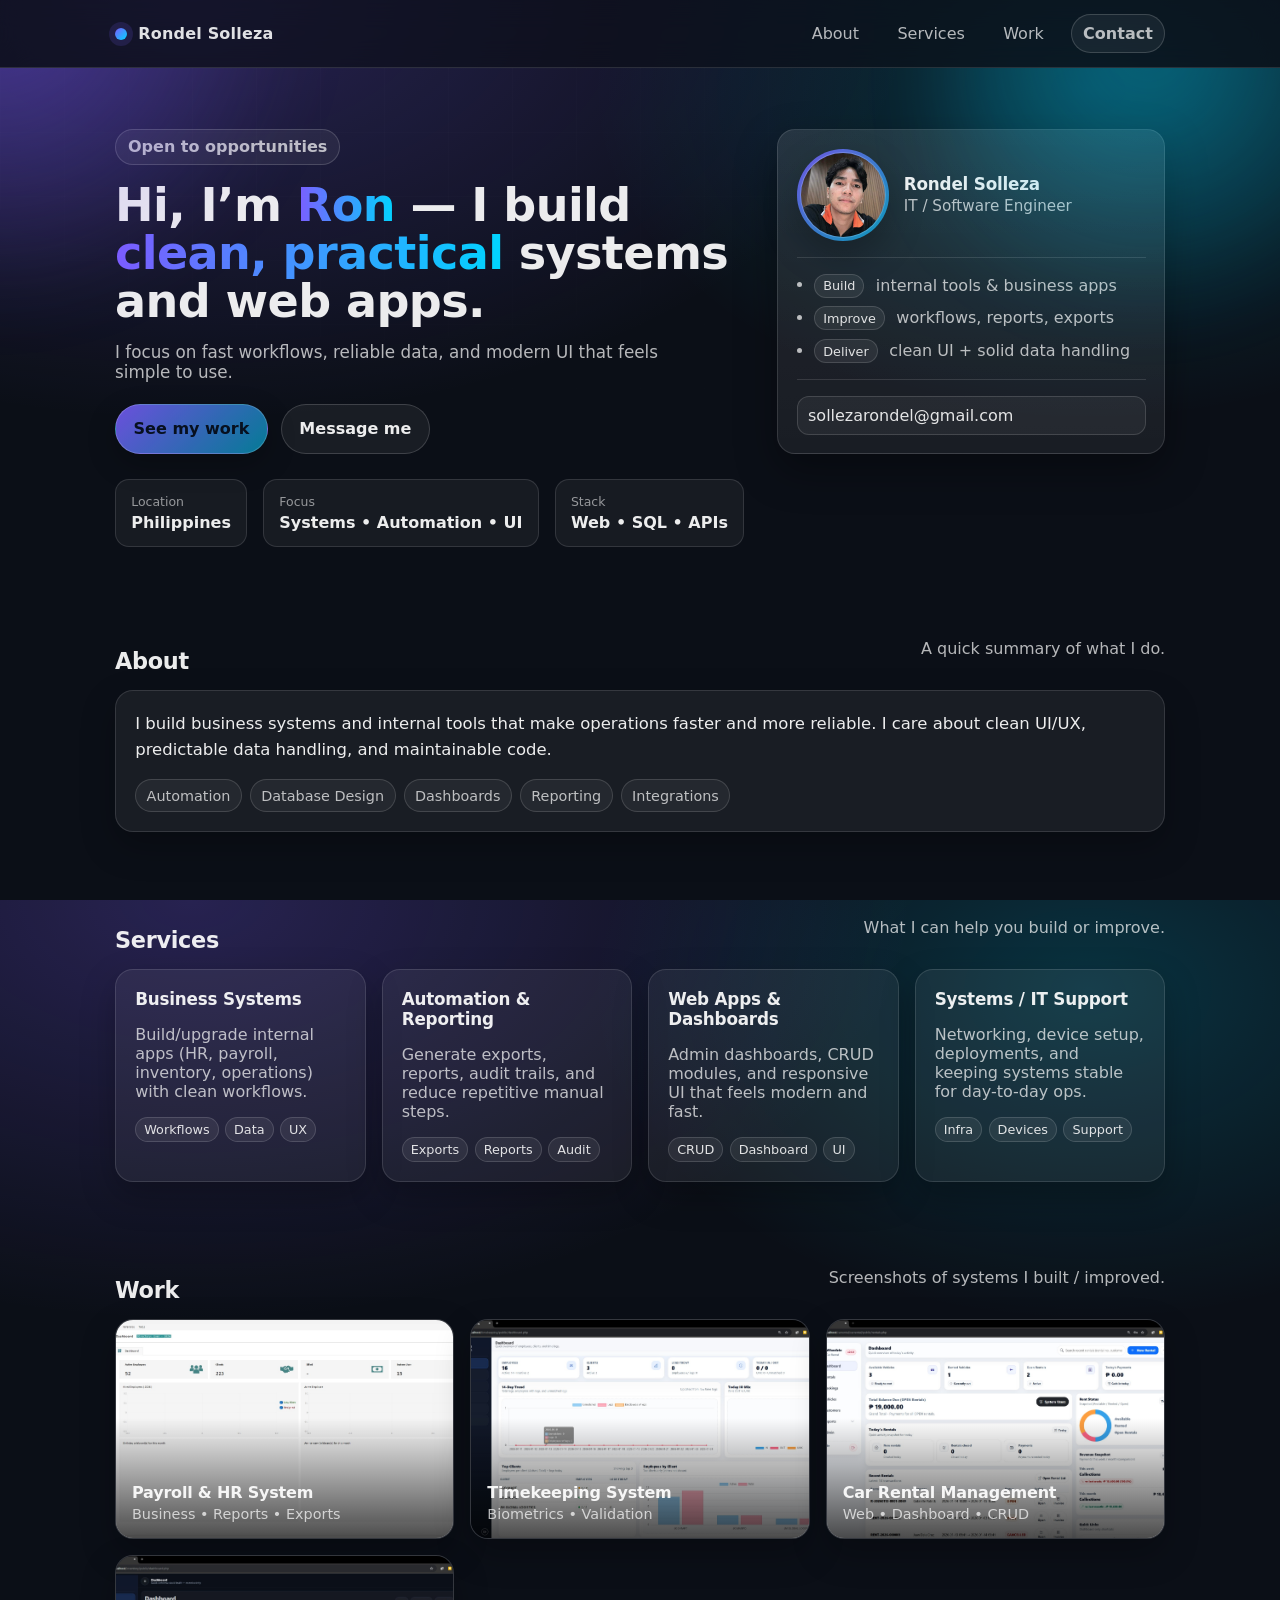
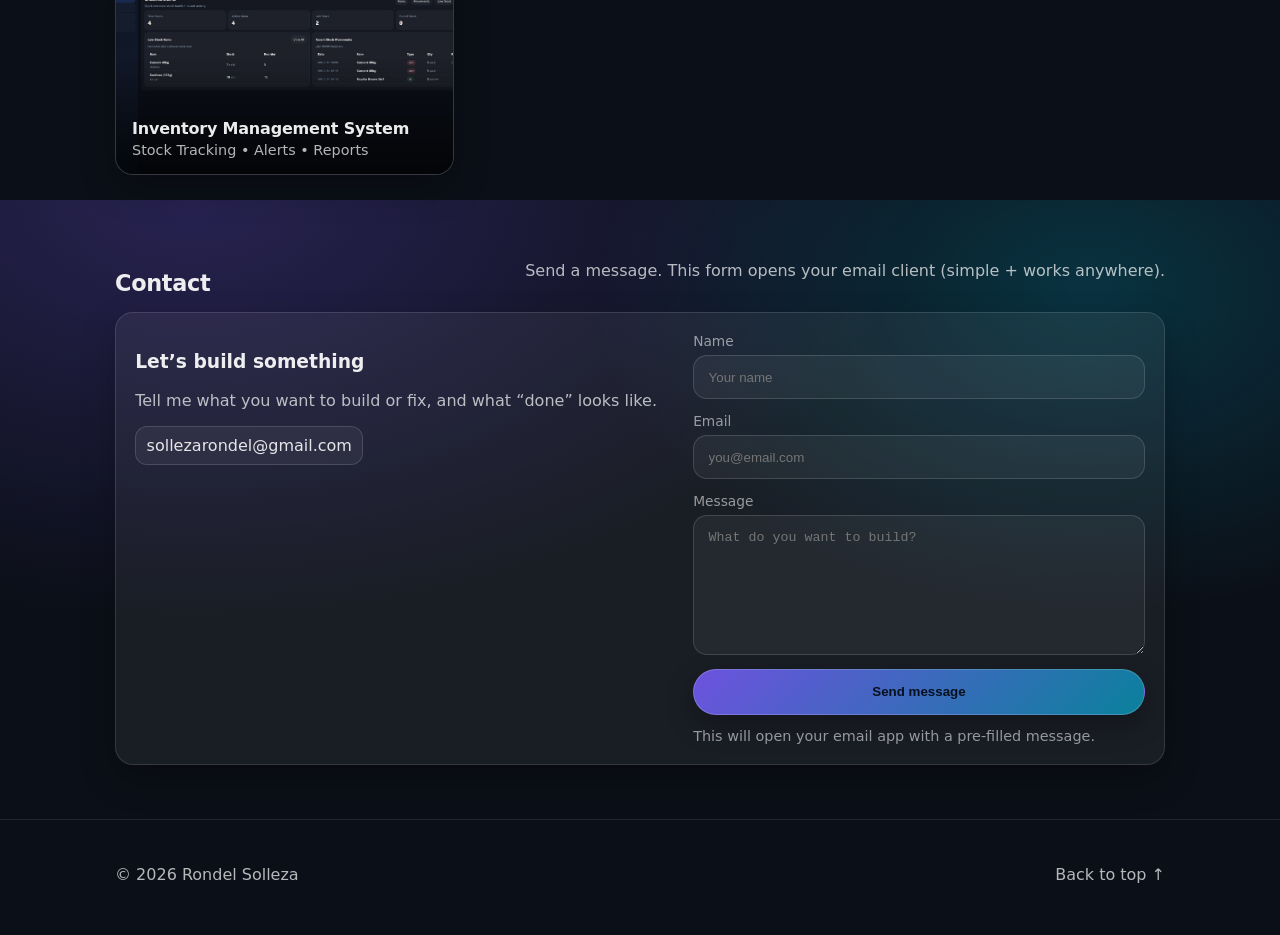
==== index.html @ 9bc14bc7 "added new project" ====
<!DOCTYPE html>
<html lang="en">
<head>
  <meta charset="UTF-8" />
  <meta name="viewport" content="width=device-width, initial-scale=1.0" />
  <title>Rondel Solleza | Portfolio</title>
  <meta name="description" content="Rondel Solleza — IT / Software Engineer building systems, internal tools, and web applications." />

  <link rel="stylesheet" href="assets/css/style.css" />

  <!-- Favicon -->
  <link rel="icon" href="assets/favicon/favicon.ico" type="image/x-icon">
  <link rel="shortcut icon" href="assets/favicon/favicon.ico" type="image/x-icon">

</head>

<body>
  <!-- Top Nav -->
  <header class="site-header" id="top">
    <div class="container nav">
      <a class="brand" href="#top" aria-label="Go to top">
        <span class="brand__dot"></span>
        <span class="brand__text">Rondel Solleza</span>
      </a>

      <button class="nav__toggle" id="navToggle" aria-expanded="false" aria-controls="navMenu">
        <span class="sr-only">Toggle navigation</span>
        <span class="burger"></span>
      </button>

      <nav class="nav__menu" id="navMenu">
        <a href="#about">About</a>
        <a href="#services">Services</a>
        <a href="#work">Work</a>
        <a href="#contact" class="btn btn--sm btn--ghost">Contact</a>
      </nav>
    </div>
  </header>

  <main>
    <!-- HERO / TOP -->
    <section class="hero hero--face">
      <div class="container hero__grid hero__grid--face">
        <div class="hero__content">
          <p class="badge">Open to opportunities</p>

          <h1 class="hero__title">
            Hi, I’m <span class="accent">Ron</span> — I build
            <span class="accent">clean, practical</span> systems and web apps.
          </h1>

          <p class="hero__subtitle">
            I focus on fast workflows, reliable data, and modern UI that feels simple to use.
          </p>

          <div class="hero__cta">
            <a class="btn" href="#work">See my work</a>
            <a class="btn btn--ghost" href="#contact">Message me</a>
          </div>

          <div class="hero__meta">
            <div class="meta">
              <span class="meta__k">Location</span>
              <span class="meta__v">Philippines</span>
            </div>
            <div class="meta">
              <span class="meta__k">Focus</span>
              <span class="meta__v">Systems • Automation • UI</span>
            </div>
            <div class="meta">
              <span class="meta__k">Stack</span>
              <span class="meta__v">Web • SQL • APIs</span>
            </div>
          </div>
        </div>

        <!-- Face / Profile Panel -->
        <aside class="hero__panel">
          <div class="panel panel--profile">
            <div class="profile">
              <!-- Put your image here: assets/img/ron.jpg -->
              <div class="avatar-wrap">
                <img class="avatar" src="assets/img/ron_img.jpg" alt="Portrait of Rondel Solleza" loading="lazy" />
              </div>

              <div class="profile__text">
                <h2 class="profile__name">Rondel Solleza</h2>
                <p class="profile__role muted">IT / Software Engineer</p>
              </div>
            </div>

            <div class="panel__divider"></div>

            <ul class="panel__list">
              <li><span class="chip">Build</span> internal tools & business apps</li>
              <li><span class="chip">Improve</span> workflows, reports, exports</li>
              <li><span class="chip">Deliver</span> clean UI + solid data handling</li>
            </ul>

            <div class="panel__divider"></div>

            <div class="profile__links">
              <a class="link" href="mailto:sollezarondel@gmail.com">sollezarondel@gmail.com</a>
              <!-- Optional -->
              <!-- <a class="link" href="https://www.linkedin.com/in/yourprofile" target="_blank" rel="noopener">LinkedIn</a> -->
            </div>
          </div>
        </aside>
      </div>

      <!-- Decorative -->
      <div class="blob blob--a" aria-hidden="true"></div>
      <div class="blob blob--b" aria-hidden="true"></div>
      <div class="grid-overlay" aria-hidden="true"></div>
    </section>

    <!-- ABOUT -->
    <section class="section" id="about">
      <div class="container">
        <div class="section__head">
          <h2>About</h2>
          <p class="muted">A quick summary of what I do.</p>
        </div>

        <div class="card">
          <p class="lead">
            I build business systems and internal tools that make operations faster and more reliable.
            I care about clean UI/UX, predictable data handling, and maintainable code.
          </p>

          <div class="pill-row">
            <span class="pill">Automation</span>
            <span class="pill">Database Design</span>
            <span class="pill">Dashboards</span>
            <span class="pill">Reporting</span>
            <span class="pill">Integrations</span>
          </div>
        </div>
      </div>
    </section>

    <!-- SERVICES -->
    <section class="section" id="services">
      <div class="container">
        <div class="section__head">
          <h2>Services</h2>
          <p class="muted">What I can help you build or improve.</p>
        </div>

        <div class="cards cards--4">
          <article class="card card--service">
            <h3>Business Systems</h3>
            <p class="muted">
              Build/upgrade internal apps (HR, payroll, inventory, operations) with clean workflows.
            </p>
            <div class="card__chips">
              <span class="chip">Workflows</span><span class="chip">Data</span><span class="chip">UX</span>
            </div>
          </article>

          <article class="card card--service">
            <h3>Automation & Reporting</h3>
            <p class="muted">
              Generate exports, reports, audit trails, and reduce repetitive manual steps.
            </p>
            <div class="card__chips">
              <span class="chip">Exports</span><span class="chip">Reports</span><span class="chip">Audit</span>
            </div>
          </article>

          <article class="card card--service">
            <h3>Web Apps & Dashboards</h3>
            <p class="muted">
              Admin dashboards, CRUD modules, and responsive UI that feels modern and fast.
            </p>
            <div class="card__chips">
              <span class="chip">CRUD</span><span class="chip">Dashboard</span><span class="chip">UI</span>
            </div>
          </article>

          <article class="card card--service">
            <h3>Systems / IT Support</h3>
            <p class="muted">
              Networking, device setup, deployments, and keeping systems stable for day-to-day ops.
            </p>
            <div class="card__chips">
              <span class="chip">Infra</span><span class="chip">Devices</span><span class="chip">Support</span>
            </div>
          </article>
        </div>
      </div>
    </section>

    <!-- WORK (Image-focused) -->
    <section class="section" id="work">
      <div class="container">
        <div class="section__head">
          <h2>Work</h2>
          <p class="muted">Screenshots of systems I built / improved.</p>
        </div>

        <div class="project-grid">
          <!-- Project 1 -->
          <figure class="project-card"
                  data-title="Payroll & HR System"
                  data-tags="Business System • Reporting • Exports"
                  data-image="assets/img/projects/payroll.jpg">
            <img src="assets/img/projects/payroll.jpg" alt="Payroll & HR System screenshot" loading="lazy" />
            <figcaption>
              <div class="project-card__title">Payroll & HR System</div>
              <div class="project-card__tags">Business • Reports • Exports</div>
            </figcaption>
          </figure>

          <!-- Project 2 -->
          <figure class="project-card"
                  data-title="Timekeeping System"
                  data-tags="Biometrics • Validation • Audit Trail"
                  data-image="assets/img/projects/timekeeping.jpg">
            <img src="assets/img/projects/timekeeping.jpg" alt="Timekeeping System screenshot" loading="lazy" />
            <figcaption>
              <div class="project-card__title">Timekeeping System</div>
              <div class="project-card__tags">Biometrics • Validation</div>
            </figcaption>
          </figure>

          <!-- Project 3 -->
          <figure class="project-card"
                  data-title="Car Rental Management"
                  data-tags="Web App • Admin Dashboard • CRUD"
                  data-image="assets/img/projects/carrental.jpg">
            <img src="assets/img/projects/carrental.jpg" alt="Car Rental Management screenshot" loading="lazy" />
            <figcaption>
              <div class="project-card__title">Car Rental Management</div>
              <div class="project-card__tags">Web • Dashboard • CRUD</div>
            </figcaption>
          </figure>

          <!-- Project 4 -->
          <figure class="project-card"
                  data-title="Inventory Management System"
                  data-tags="Stock Tracking • Low-Stock Alerts • Reporting"
                  data-image="assets/img/projects/inventory.jpg">
            <img src="assets/img/projects/inventory.jpg"
                alt="Inventory Management System screenshot"
                loading="lazy" />
            <figcaption>
              <div class="project-card__title">Inventory Management System</div>
              <div class="project-card__tags">Stock Tracking • Alerts • Reports</div>
            </figcaption>
          </figure>
          
          <!-- Add more by copying a block -->
        </div>
      </div>
    </section>

    <!-- CONTACT -->
    <section class="section" id="contact">
      <div class="container">
        <div class="section__head">
          <h2>Contact</h2>
          <p class="muted">Send a message. This form opens your email client (simple + works anywhere).</p>
        </div>

        <div class="card contact contact--form">
          <div class="contact__col">
            <h3>Let’s build something</h3>
            <p class="muted">
              Tell me what you want to build or fix, and what “done” looks like.
            </p>

            <div class="contact__links">
              <a class="link" href="mailto:sollezarondel@gmail.com">sollezarondel@gmail.com</a>
            </div>
          </div>

          <div class="contact__col">
            <form id="contactForm" class="form" autocomplete="on">
              <label class="field">
                <span class="field__label">Name</span>
                <input class="input" name="name" type="text" placeholder="Your name" required />
              </label>

              <label class="field">
                <span class="field__label">Email</span>
                <input class="input" name="email" type="email" placeholder="you@email.com" required />
              </label>

              <label class="field">
                <span class="field__label">Message</span>
                <textarea class="input textarea" name="message" rows="5" placeholder="What do you want to build?" required></textarea>
              </label>

              <button class="btn" type="submit">Send message</button>
              <p class="muted small">This will open your email app with a pre-filled message.</p>
            </form>
          </div>
        </div>
      </div>
    </section>

    <footer class="footer">
      <div class="container footer__row">
        <p class="muted">© <span id="year"></span> Rondel Solleza</p>
        <a class="muted" href="#top" id="backToTop">Back to top ↑</a>
      </div>
    </footer>
  </main>

  <script src="assets/js/app.js" defer></script>
</body>
</html>
---- assets/css/style.css ----
/* ========== Base ========== */
:root{
  --bg: #0b0f17;
  --card: rgba(255,255,255,0.06);
  --card-2: rgba(255,255,255,0.08);
  --text: rgba(255,255,255,0.92);
  --muted: rgba(255,255,255,0.70);
  --muted-2: rgba(255,255,255,0.55);
  --border: rgba(255,255,255,0.12);
  --shadow: 0 16px 40px rgba(0,0,0,0.35);
  --radius: 18px;
  --radius-sm: 14px;
  --accent: #7c5cff;
  --accent-2: #00d4ff;
  --max: 1050px;
}

*{ box-sizing: border-box; }
html, body{ height:100%; }
body{
  margin:0;
  font-family: system-ui, -apple-system, Segoe UI, Roboto, Arial, sans-serif;
  color: var(--text);
  background: radial-gradient(1200px 700px at 15% 0%, rgba(124,92,255,0.25), transparent 60%),
              radial-gradient(900px 600px at 85% 10%, rgba(0,212,255,0.18), transparent 55%),
              var(--bg);
}

a{ color: inherit; text-decoration: none; }
code{ font-family: ui-monospace, SFMono-Regular, Menlo, Consolas, "Liberation Mono", monospace; }

.container{
  width: min(var(--max), calc(100% - 2.4rem));
  margin: 0 auto;
}

.sr-only{
  position:absolute;
  width:1px; height:1px;
  padding:0; margin:-1px;
  overflow:hidden; clip:rect(0,0,0,0);
  white-space:nowrap; border:0;
}

.muted{ color: var(--muted); }
.accent{ background: linear-gradient(90deg, var(--accent), var(--accent-2)); -webkit-background-clip:text; background-clip:text; color: transparent; }

/* ========== Header / Nav ========== */
.site-header{
  position: sticky;
  top: 0;
  z-index: 50;
  backdrop-filter: blur(14px);
  background: rgba(11,15,23,0.65);
  border-bottom: 1px solid var(--border);
}

.nav{
  display:flex;
  align-items:center;
  justify-content:space-between;
  padding: 0.9rem 0;
}

.brand{
  display:flex;
  align-items:center;
  gap: 0.7rem;
  font-weight: 700;
  letter-spacing: 0.2px;
}
.brand__dot{
  width: 12px; height: 12px;
  border-radius: 50%;
  background: linear-gradient(135deg, var(--accent), var(--accent-2));
  box-shadow: 0 0 0 6px rgba(124,92,255,0.15);
}
.brand__text{ opacity: 0.95; }

.nav__menu{
  display:flex;
  align-items:center;
  gap: 1rem;
}
.nav__menu a{
  padding: 0.55rem 0.7rem;
  border-radius: 999px;
  color: var(--muted);
}
.nav__menu a:hover{
  color: var(--text);
  background: rgba(255,255,255,0.06);
}

.nav__toggle{
  display:none;
  background: transparent;
  border: 1px solid var(--border);
  color: var(--text);
  padding: 0.55rem 0.65rem;
  border-radius: 12px;
}
.burger{
  display:block;
  width: 22px;
  height: 2px;
  background: var(--text);
  position: relative;
}
.burger::before, .burger::after{
  content:"";
  position:absolute;
  left:0;
  width:22px;
  height:2px;
  background: var(--text);
}
.burger::before{ top:-7px; }
.burger::after{ top:7px; }

/* ========== Buttons ========== */
.btn{
  display:inline-flex;
  align-items:center;
  justify-content:center;
  gap: .5rem;
  padding: 0.9rem 1.1rem;
  border-radius: 999px;
  border: 1px solid rgba(255,255,255,0.18);
  background: linear-gradient(135deg, rgba(124,92,255,0.85), rgba(0,212,255,0.55));
  color: #07101f;
  font-weight: 700;
  box-shadow: 0 10px 28px rgba(0,0,0,0.25);
}
.btn:hover{ transform: translateY(-1px); }
.btn--ghost{
  background: rgba(255,255,255,0.06);
  color: var(--text);
  border-color: rgba(255,255,255,0.16);
  box-shadow: none;
}
.btn--sm{ padding: 0.6rem 0.85rem; font-weight: 650; }

.badge{
  display:inline-flex;
  align-items:center;
  padding: 0.45rem 0.75rem;
  border-radius: 999px;
  border: 1px solid rgba(255,255,255,0.16);
  background: rgba(255,255,255,0.06);
  color: var(--muted);
  font-weight: 650;
  margin: 0 0 1rem 0;
}

/* ========== Hero ========== */
.hero{
  position: relative;
  padding: 4.2rem 0 2.6rem;
  overflow: hidden;
}

.hero__grid{
  display:grid;
  grid-template-columns: 1.5fr 1fr;
  gap: 1.4rem;
  align-items: start;
}

.hero__title{
  font-size: clamp(2rem, 3.6vw, 3.2rem);
  line-height: 1.05;
  margin: 0 0 1rem 0;
  letter-spacing: -0.6px;
}
.hero__subtitle{
  margin: 0 0 1.4rem 0;
  color: var(--muted);
  font-size: 1.05rem;
  max-width: 56ch;
}
.hero__cta{
  display:flex;
  gap: 0.8rem;
  flex-wrap: wrap;
  margin-bottom: 1.6rem;
}

.hero__meta{
  display:flex;
  gap: 1rem;
  flex-wrap: wrap;
}
.meta{
  padding: 0.85rem 0.95rem;
  border-radius: var(--radius-sm);
  border: 1px solid var(--border);
  background: rgba(255,255,255,0.05);
}
.meta__k{ display:block; font-size: .78rem; color: var(--muted-2); margin-bottom: .25rem; }
.meta__v{ display:block; font-weight: 650; color: var(--text); }

/* Right panel */
.panel{
  background: linear-gradient(180deg, rgba(255,255,255,0.10), rgba(255,255,255,0.06));
  border: 1px solid var(--border);
  border-radius: var(--radius);
  padding: 1.2rem;
  box-shadow: var(--shadow);
}
.panel__list{
  margin: 0;
  padding-left: 1.1rem;
  color: var(--muted);
}
.panel__list li{ margin: .55rem 0; }
.panel__divider{
  height:1px;
  background: rgba(255,255,255,0.12);
  margin: 1rem 0;
}

/* Decorative */
.blob{
  position:absolute;
  filter: blur(40px);
  opacity: 0.55;
  transform: translateZ(0);
  pointer-events:none;
}
.blob--a{
  width: 520px; height: 520px;
  left: -160px; top: -220px;
  background: radial-gradient(circle at 30% 30%, rgba(124,92,255,0.85), transparent 60%);
}
.blob--b{
  width: 520px; height: 520px;
  right: -180px; top: -200px;
  background: radial-gradient(circle at 40% 35%, rgba(0,212,255,0.65), transparent 60%);
}
.grid-overlay{
  position:absolute;
  inset: 0;
  background:
    linear-gradient(to right, rgba(255,255,255,0.05) 1px, transparent 1px),
    linear-gradient(to bottom, rgba(255,255,255,0.05) 1px, transparent 1px);
  background-size: 64px 64px;
  mask-image: radial-gradient(ellipse at 30% 10%, black 10%, transparent 65%);
  opacity: 0.25;
  pointer-events:none;
}

/* ========== Sections / Cards ========== */
.section{ padding: 2.2rem 0; }
.section__head{
  display:flex;
  align-items:flex-end;
  justify-content:space-between;
  gap: 1rem;
  margin-bottom: 1rem;
}
.section__head h2{
  margin:0;
  font-size: 1.4rem;
  letter-spacing: -0.3px;
}

.card{
  background: rgba(255,255,255,0.06);
  border: 1px solid var(--border);
  border-radius: var(--radius);
  padding: 1.2rem;
  box-shadow: 0 14px 34px rgba(0,0,0,0.25);
}

.pill-row{
  display:flex;
  flex-wrap:wrap;
  gap: .5rem;
  margin-top: 1rem;
}

.pill{
  border: 1px solid rgba(255,255,255,0.14);
  background: rgba(255,255,255,0.05);
  color: var(--muted);
  padding: .45rem .65rem;
  border-radius: 999px;
  font-size: .9rem;
}

.cards{
  display:grid;
  grid-template-columns: repeat(3, 1fr);
  gap: 1rem;
}

.chip{
  display:inline-flex;
  align-items:center;
  padding: .22rem .5rem;
  border-radius: 999px;
  background: rgba(255,255,255,0.07);
  border: 1px solid rgba(255,255,255,0.14);
  color: rgba(255,255,255,0.86);
  font-size: .8rem;
  margin-right: .4rem;
}
.card__chips{ margin-top: .75rem; }

/* Contact */
.contact{
  display:grid;
  grid-template-columns: 1.2fr 1fr;
  gap: 1rem;
}
.contact__links{
  display:flex;
  flex-direction:column;
  gap: .5rem;
  align-items:flex-start;
}
.link{
  padding: .55rem .65rem;
  border-radius: 12px;
  border: 1px solid rgba(255,255,255,0.14);
  background: rgba(255,255,255,0.05);
  color: rgba(255,255,255,0.88);
}
.link:hover{ background: rgba(255,255,255,0.08); }

/* Footer */
.footer{
  padding: 1.8rem 0 2.2rem;
  border-top: 1px solid rgba(255,255,255,0.10);
  margin-top: 1.2rem;
}
.footer__row{
  display:flex;
  align-items:center;
  justify-content:space-between;
  gap: 1rem;
}

/* ========== Responsive ========== */
@media (max-width: 900px){
  .hero__grid{ grid-template-columns: 1fr; }
  .cards{ grid-template-columns: 1fr; }
  .contact{ grid-template-columns: 1fr; }
  .section__head{ flex-direction: column; align-items:flex-start; }
}

@media (max-width: 760px){
  .nav__toggle{ display:inline-flex; }
  .nav__menu{
    position: absolute;
    left: 1.2rem;
    right: 1.2rem;
    top: 64px;
    display: none;
    flex-direction: column;
    align-items: stretch;
    gap: .35rem;
    padding: .7rem;
    border-radius: 16px;
    border: 1px solid var(--border);
    background: rgba(11,15,23,0.92);
    box-shadow: var(--shadow);
  }
  .nav__menu a{ padding: .75rem .85rem; }
  .nav__menu.is-open{ display:flex; }
}

/* ========== One-page additions (Face hero, Services, Contact form) ========== */

.hero--face{
  padding: 3.8rem 0 2.6rem;
}

.hero__grid--face{
  grid-template-columns: 1.65fr 1fr;
  align-items: start;
}

.panel--profile{
  padding: 1.15rem;
}

.profile{
  display:flex;
  gap: 0.95rem;
  align-items:center;
}

.avatar-wrap{
  width: 92px;
  height: 92px;
  border-radius: 999px;
  padding: 3px;
  background: linear-gradient(135deg, rgba(124,92,255,0.85), rgba(0,212,255,0.65));
  box-shadow: 0 14px 34px rgba(0,0,0,0.25);
  flex: 0 0 auto;
}

.avatar{
  width: 100%;
  height: 100%;
  display:block;
  border-radius: 999px;
  object-fit: cover;
  background: rgba(255,255,255,0.06);
  border: 1px solid rgba(255,255,255,0.14);
}

.profile__text{ min-width: 0; }
.profile__name{
  margin: 0;
  font-size: 1.05rem;
  letter-spacing: -0.2px;
}
.profile__role{
  margin: .15rem 0 0;
  font-size: .95rem;
}

.profile__links{
  display:flex;
  flex-direction:column;
  gap: .55rem;
}

/* Services layout */
.cards--4{
  grid-template-columns: repeat(4, 1fr);
}

.card--service h3{
  margin: 0 0 .5rem;
  font-size: 1.05rem;
  letter-spacing: -0.2px;
}

.lead{
  margin: 0;
  font-size: 1.03rem;
  line-height: 1.6;
}

/* Contact form */
.contact--form{
  align-items: start;
}

.form{
  display:flex;
  flex-direction:column;
  gap: .85rem;
}

.field{
  display:flex;
  flex-direction:column;
  gap: .4rem;
}

.field__label{
  font-size: .86rem;
  color: var(--muted-2);
}

.input{
  width: 100%;
  border-radius: 14px;
  border: 1px solid rgba(255,255,255,0.14);
  background: rgba(255,255,255,0.05);
  color: var(--text);
  padding: .85rem .9rem;
  outline: none;
}

.input:focus{
  border-color: rgba(124,92,255,0.55);
  box-shadow: 0 0 0 4px rgba(124,92,255,0.15);
}

.textarea{
  resize: vertical;
  min-height: 140px;
}

.small{
  font-size: .9rem;
  margin: 0;
  color: var(--muted-2);
}

/* Responsive tweaks */
@media (max-width: 1050px){
  .cards--4{ grid-template-columns: repeat(2, 1fr); }
}

@media (max-width: 900px){
  .hero__grid--face{ grid-template-columns: 1fr; }
}

@media (max-width: 560px){
  .cards--4{ grid-template-columns: 1fr; }
  .avatar-wrap{ width: 82px; height: 82px; }
}

html {
  scroll-behavior: smooth;
}

/* ========== Project Gallery (Image-first) ========== */
.project-grid{
  display: grid;
  grid-template-columns: repeat(3, 1fr);
  gap: 1rem;
}

.project-card{
  position: relative;
  margin: 0;
  border-radius: var(--radius);
  overflow: hidden;
  border: 1px solid var(--border);
  background: rgba(255,255,255,0.06);
  box-shadow: 0 14px 34px rgba(0,0,0,0.25);
  cursor: pointer;
  transition: transform .15s ease, border-color .15s ease, background .15s ease;
  min-height: 220px;
}

.project-card:hover{
  transform: translateY(-4px);
  border-color: rgba(255,255,255,0.20);
  background: rgba(255,255,255,0.08);
}

.project-card img{
  width: 100%;
  height: 100%;
  display: block;
  object-fit: cover;
  transform: scale(1.01);
}

.project-card::after{
  content:"";
  position:absolute;
  inset:0;
  background: linear-gradient(to top, rgba(0,0,0,0.70), rgba(0,0,0,0.00) 55%);
  pointer-events:none;
}

.project-card figcaption{
  position: absolute;
  left: 0;
  right: 0;
  bottom: 0;
  padding: 1rem;
  z-index: 1;
}

.project-card__title{
  font-weight: 800;
  letter-spacing: -0.2px;
  margin-bottom: .25rem;
}

.project-card__tags{
  color: var(--muted);
  font-size: .9rem;
}

/* ========== Lightbox ========== */
.lightbox{
  position: fixed;
  inset: 0;
  z-index: 200;
  display: none;
  align-items: center;
  justify-content: center;
  padding: 1.2rem;
  background: rgba(0,0,0,0.65);
  backdrop-filter: blur(10px);
}

.lightbox.is-open{ display:flex; }

.lightbox__dialog{
  width: min(1100px, 100%);
  border-radius: var(--radius);
  border: 1px solid rgba(255,255,255,0.18);
  background: rgba(11,15,23,0.85);
  box-shadow: 0 20px 60px rgba(0,0,0,0.55);
  overflow: hidden;
}

.lightbox__media{
  width: 100%;
  max-height: 72vh;
  object-fit: contain;
  display:block;
  background: rgba(0,0,0,0.25);
}

.lightbox__bar{
  display:flex;
  justify-content: space-between;
  gap: 1rem;
  padding: 0.9rem 1rem;
  border-top: 1px solid rgba(255,255,255,0.10);
}

.lightbox__title{ font-weight: 800; }
.lightbox__meta{ color: var(--muted); font-size: .95rem; }

.lightbox__close{
  background: rgba(255,255,255,0.06);
  border: 1px solid rgba(255,255,255,0.14);
  color: var(--text);
  border-radius: 12px;
  padding: .45rem .65rem;
  cursor: pointer;
}

/* Responsive */
@media (max-width: 900px){
  .project-grid{ grid-template-columns: 1fr; }
  .project-card{ min-height: 200px; }
}
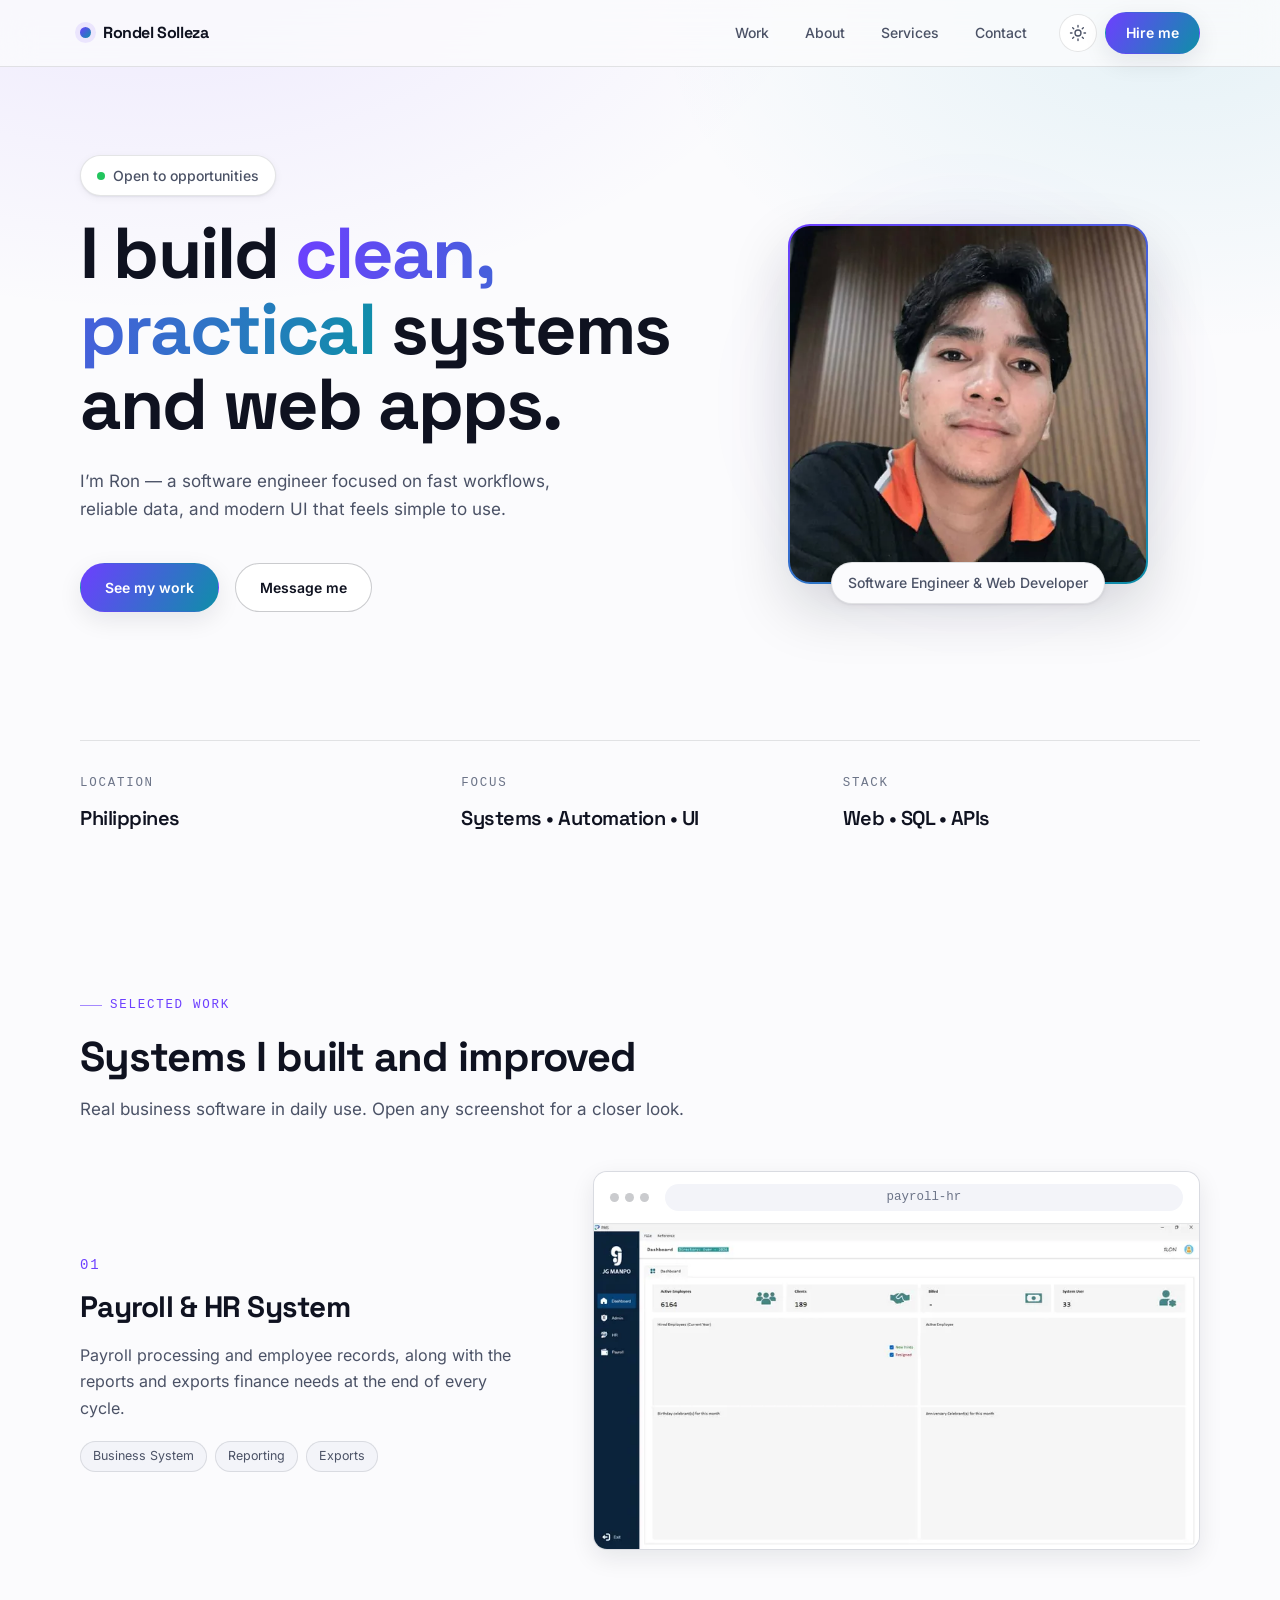
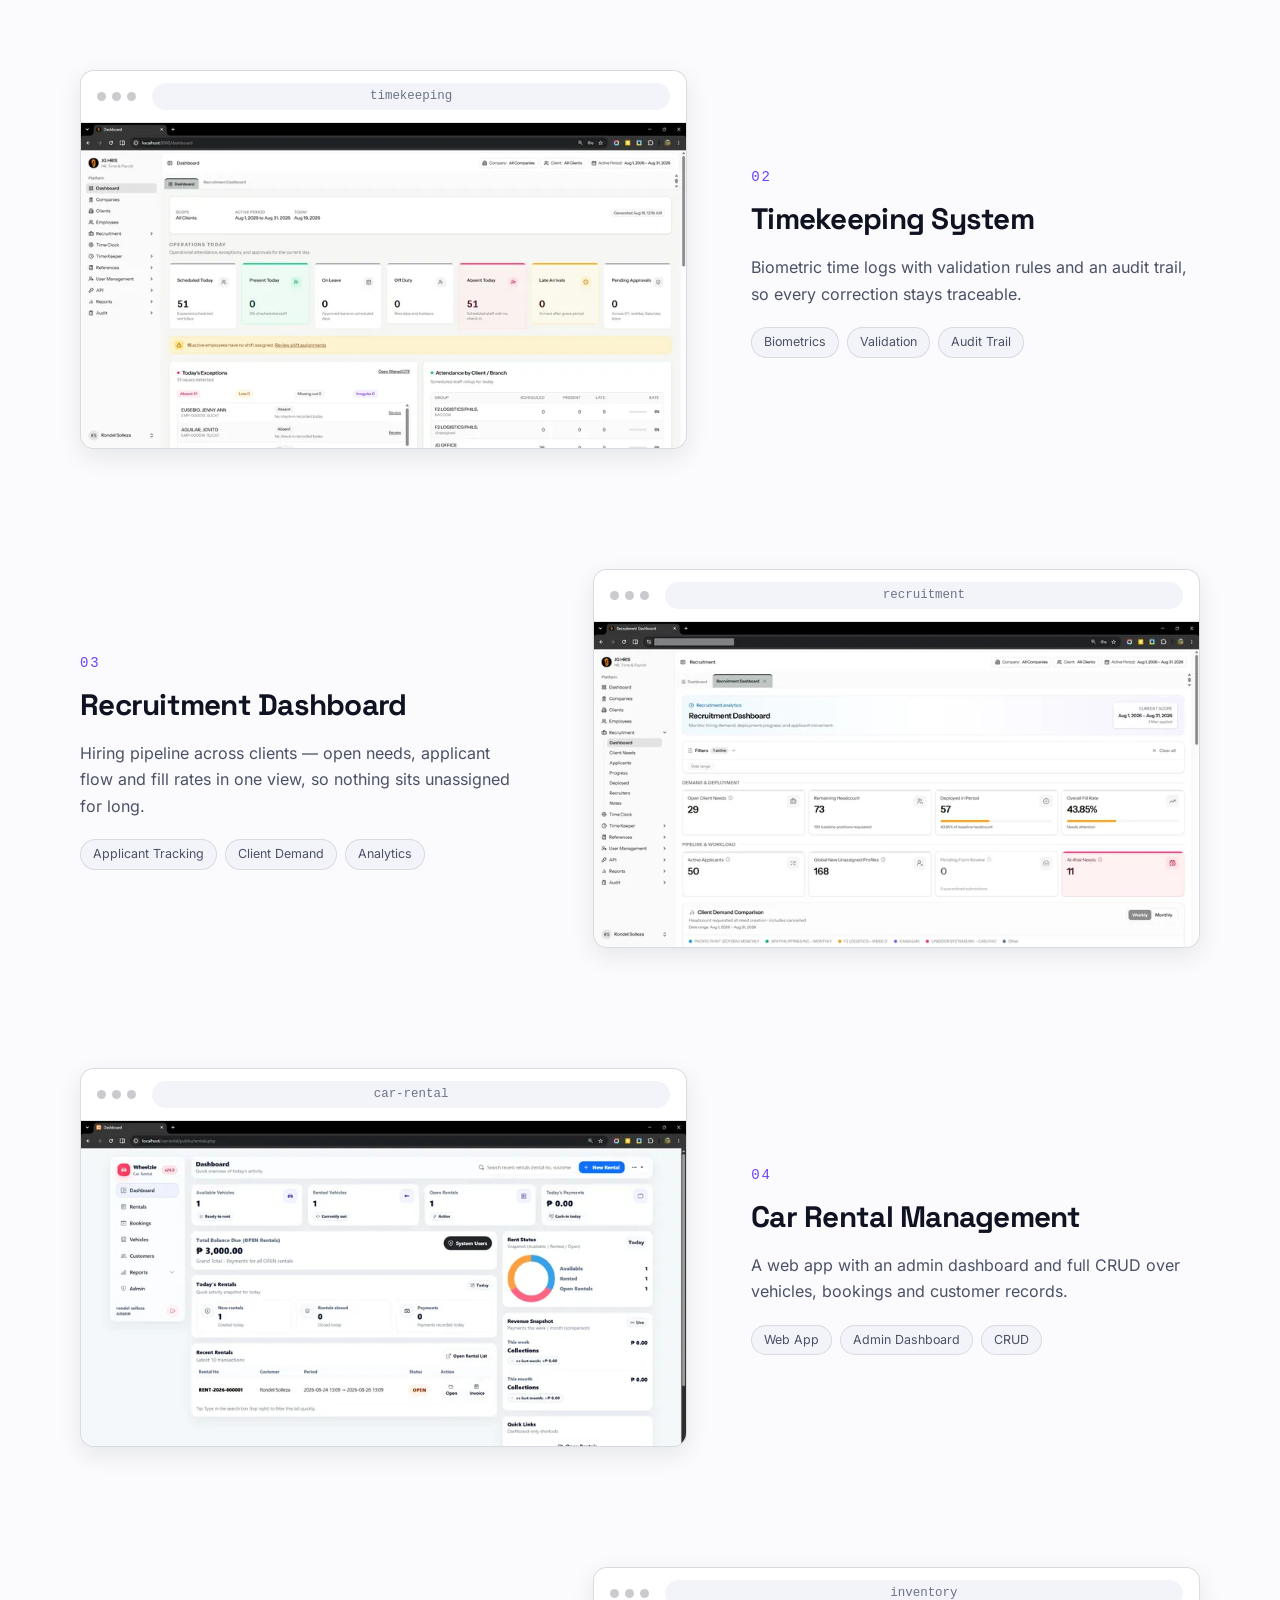
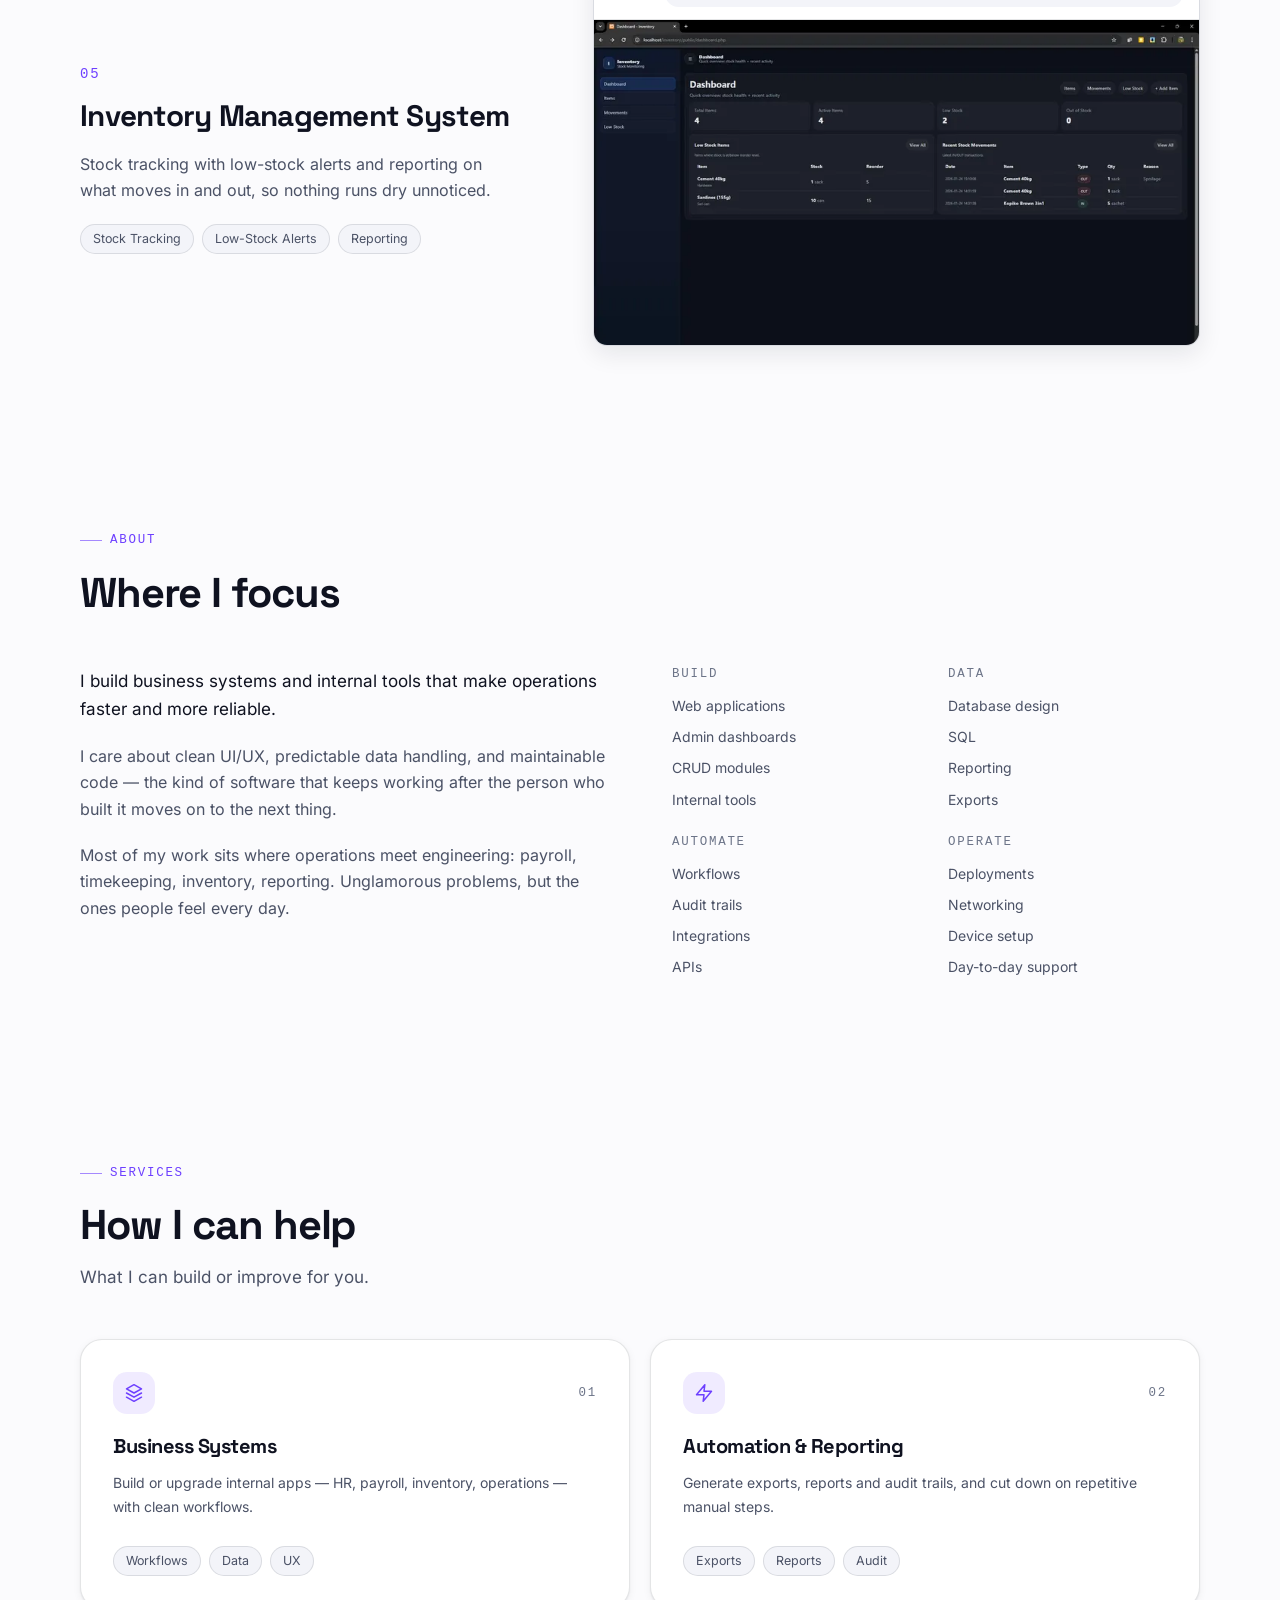
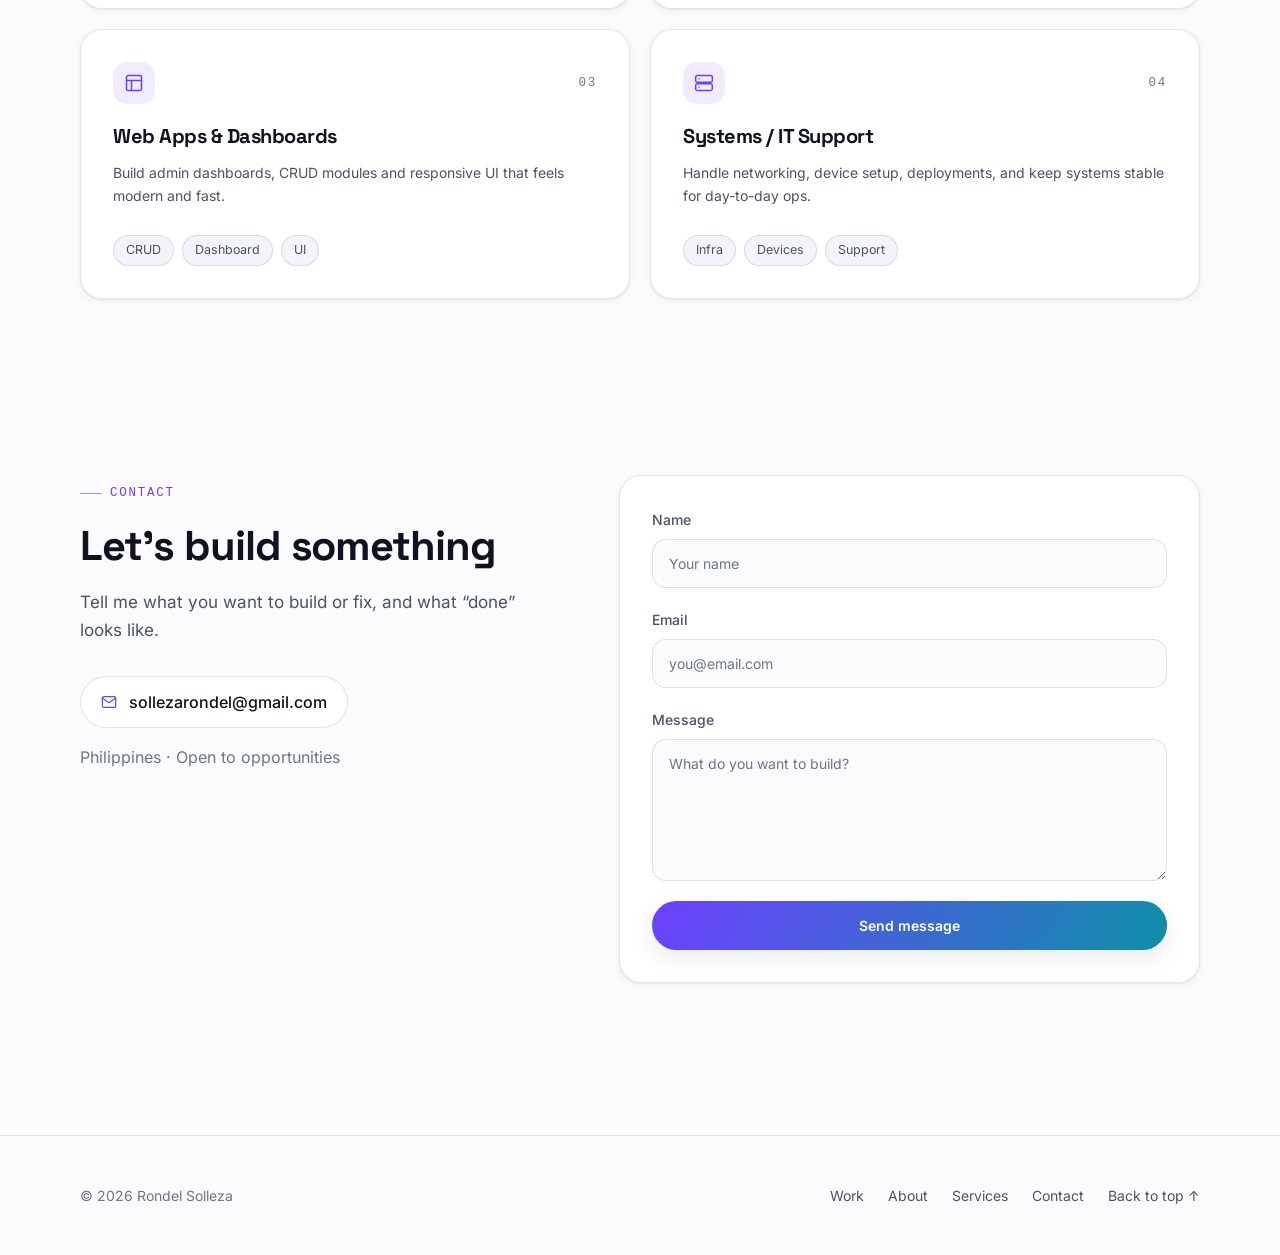
==== commit 0e57573d: "refactor: enhance accessibility and improve structure of index.html - Added theme management script " ====
--- a/index.html
+++ b/index.html
@@ -3,310 +3,605 @@
 <head>
   <meta charset="UTF-8" />
   <meta name="viewport" content="width=device-width, initial-scale=1.0" />
-  <title>Rondel Solleza | Portfolio</title>
-  <meta name="description" content="Rondel Solleza — IT / Software Engineer building systems, internal tools, and web applications." />
-
+  <title>Rondel Solleza | Software Engineer &amp; Web Developer (Philippines)</title>
+  <meta name="description" content="Rondel Solleza is a software engineer in the Philippines specializing in business systems, payroll, timekeeping, web applications, and automation." />
+
+  <!-- Apply the stored theme before first paint so the page never flashes the wrong one -->
+  <script>
+    (function () {
+      var root = document.documentElement;
+      root.classList.add("js");
+      var stored = null;
+      try { stored = localStorage.getItem("theme"); } catch (e) {}
+      var theme = (stored === "light" || stored === "dark")
+        ? stored
+        : (window.matchMedia && window.matchMedia("(prefers-color-scheme: dark)").matches ? "dark" : "light");
+      root.setAttribute("data-theme", theme);
+    })();
+  </script>
+
+  <link rel="preload" href="assets/fonts/space-grotesk-latin-var.woff2" as="font" type="font/woff2" crossorigin />
+  <link rel="preload" href="assets/fonts/inter-latin-var.woff2" as="font" type="font/woff2" crossorigin />
   <link rel="stylesheet" href="assets/css/style.css" />
 
-  <!-- Favicon -->
-  <link rel="icon" href="assets/favicon/favicon.ico" type="image/x-icon">
-  <link rel="shortcut icon" href="assets/favicon/favicon.ico" type="image/x-icon">
-
+  <link rel="icon" href="favicon.ico" type="image/x-icon" />
+
+  <!-- SEO -->
+  <link rel="canonical" href="https://ronconde.com/" />
+  <meta property="og:title" content="Rondel Solleza | Software Engineer &amp; Web Developer (Philippines)" />
+  <meta property="og:description" content="Software engineer in the Philippines specializing in business systems, payroll, timekeeping, web apps, and automation." />
+  <meta property="og:type" content="website" />
+  <meta property="og:url" content="https://ronconde.com/" />
+  <!--<meta property="og:image" content="https://ronconde.com/assets/img/preview.jpg" />-->
+
+  <meta name="twitter:card" content="summary_large_image" />
+  <meta name="twitter:title" content="Rondel Solleza | Software Engineer (Philippines)" />
+  <meta name="twitter:description" content="Business systems • Payroll • Timekeeping • Web apps • Automation" />
+  <!--<meta name="twitter:image" content="https://ronconde.com/assets/img/preview.jpg" />-->
+
+  <script type="application/ld+json">
+    {
+      "@context": "https://schema.org",
+      "@type": "Person",
+      "name": "Rondel Solleza",
+      "alternateName": "Ron",
+      "jobTitle": "Software Engineer",
+      "url": "https://ronconde.com/",
+      "email": "mailto:sollezarondel@gmail.com",
+      "address": {
+        "@type": "PostalAddress",
+        "addressCountry": "PH"
+      }
+    }
+  </script>
 </head>
 
-<body>
-  <!-- Top Nav -->
-  <header class="site-header" id="top">
+<body id="top">
+  <a class="skip-link" href="#main">Skip to content</a>
+
+  <!-- ========== Header ========== -->
+  <header class="site-header">
     <div class="container nav">
-      <a class="brand" href="#top" aria-label="Go to top">
-        <span class="brand__dot"></span>
-        <span class="brand__text">Rondel Solleza</span>
+      <a class="brand" href="#top" aria-label="Rondel Solleza — back to top">
+        <span class="brand__dot" aria-hidden="true"></span>
+        <span>Rondel Solleza</span>
       </a>
 
-      <button class="nav__toggle" id="navToggle" aria-expanded="false" aria-controls="navMenu">
-        <span class="sr-only">Toggle navigation</span>
-        <span class="burger"></span>
-      </button>
-
-      <nav class="nav__menu" id="navMenu">
+      <nav class="nav__menu" id="navMenu" aria-label="Main">
+        <a class="nav__link" href="#work">Work</a>
+        <a class="nav__link" href="#about">About</a>
+        <a class="nav__link" href="#services">Services</a>
+        <a class="nav__link" href="#contact">Contact</a>
+      </nav>
+
+      <div class="nav__actions">
+        <button class="theme-toggle" id="themeToggle" type="button" aria-label="Switch to light theme">
+          <svg class="icon-sun" viewBox="0 0 24 24" fill="none" stroke="currentColor" stroke-width="1.8" stroke-linecap="round" aria-hidden="true">
+            <circle cx="12" cy="12" r="4" />
+            <path d="M12 2v2M12 20v2M4.9 4.9l1.4 1.4M17.7 17.7l1.4 1.4M2 12h2M20 12h2M4.9 19.1l1.4-1.4M17.7 6.3l1.4-1.4" />
+          </svg>
+          <svg class="icon-moon" viewBox="0 0 24 24" fill="none" stroke="currentColor" stroke-width="1.8" stroke-linecap="round" stroke-linejoin="round" aria-hidden="true">
+            <path d="M21 12.79A9 9 0 1 1 11.21 3 7 7 0 0 0 21 12.79z" />
+          </svg>
+        </button>
+
+        <a class="btn btn--sm nav__cta" href="#contact">Hire me</a>
+
+        <button class="nav__toggle" id="navToggle" type="button" aria-expanded="false" aria-controls="navMenu">
+          <span class="sr-only">Toggle navigation</span>
+          <span class="burger" aria-hidden="true"></span>
+        </button>
+      </div>
+    </div>
+    <div class="site-header__progress" id="scrollProgress" aria-hidden="true"></div>
+  </header>
+
+  <main id="main">
+    <!-- ========== Hero ========== -->
+    <section class="hero">
+      <div class="container">
+        <div class="hero__grid">
+          <div class="hero__content">
+            <p class="badge" data-reveal>
+              <span class="badge__dot" aria-hidden="true"></span>
+              Open to opportunities
+            </p>
+
+            <h1 class="hero__title" data-reveal>
+              I build <span class="accent">clean, practical</span> systems and web apps.
+            </h1>
+
+            <p class="hero__subtitle" data-reveal>
+              I&rsquo;m Ron — a software engineer focused on fast workflows, reliable data,
+              and modern UI that feels simple to use.
+            </p>
+
+            <div class="hero__cta" data-reveal>
+              <a class="btn" href="#work">See my work</a>
+              <a class="btn btn--ghost" href="#contact">Message me</a>
+            </div>
+
+          </div>
+
+          <div class="hero__portrait" data-reveal>
+            <div class="portrait__glow" aria-hidden="true"></div>
+            <div class="portrait">
+              <picture>
+                <source type="image/webp" srcset="assets/img/ron-280.webp 280w, assets/img/ron-560.webp 560w" sizes="(max-width: 1000px) 240px, 360px" />
+                <img src="assets/img/ron_img.jpg" alt="Portrait of Rondel Solleza" width="560" height="560" fetchpriority="high" decoding="async" />
+              </picture>
+            </div>
+            <span class="badge portrait__tag">Software Engineer &amp; Web Developer</span>
+          </div>
+        </div>
+
+        <dl class="stats" data-reveal>
+          <div class="stat">
+            <dt class="stat__k">Location</dt>
+            <dd class="stat__v">Philippines</dd>
+          </div>
+          <div class="stat">
+            <dt class="stat__k">Focus</dt>
+            <dd class="stat__v">Systems • Automation • UI</dd>
+          </div>
+          <div class="stat">
+            <dt class="stat__k">Stack</dt>
+            <dd class="stat__v">Web • SQL • APIs</dd>
+          </div>
+        </dl>
+      </div>
+    </section>
+
+    <!-- ========== Work ========== -->
+    <section class="section" id="work">
+      <div class="container">
+        <div class="section__head" data-reveal>
+          <p class="eyebrow">Selected work</p>
+          <h2>Systems I built and improved</h2>
+          <p class="lead">Real business software in daily use. Open any screenshot for a closer look.</p>
+        </div>
+
+        <div class="work-list">
+          <!-- 01 -->
+          <article class="work-item" data-reveal>
+            <div class="work-item__body">
+              <span class="work-item__index">01</span>
+              <h3 class="work-item__title">Payroll &amp; HR System</h3>
+              <p class="work-item__desc">
+                Payroll processing and employee records, along with the reports and exports
+                finance needs at the end of every cycle.
+              </p>
+              <div class="chip-row">
+                <span class="chip">Business System</span>
+                <span class="chip">Reporting</span>
+                <span class="chip">Exports</span>
+              </div>
+            </div>
+
+            <div class="work-item__media">
+              <button class="frame" type="button"
+                      data-lightbox
+                      data-title="Payroll &amp; HR System"
+                      data-tags="Business System • Reporting • Exports"
+                      data-image="assets/img/projects/payroll-1600.webp"
+                      aria-label="Open full screenshot of the Payroll and HR System">
+                <span class="frame__bar" aria-hidden="true">
+                  <span class="frame__dots"><span></span><span></span><span></span></span>
+                  <span class="frame__url">payroll-hr</span>
+                </span>
+                <span class="frame__shot">
+                  <picture>
+                    <source type="image/webp" srcset="assets/img/projects/payroll-800.webp 800w, assets/img/projects/payroll-1600.webp 1600w" sizes="(max-width: 1000px) 92vw, 600px" />
+                    <img src="assets/img/projects/payroll-1200.jpg" alt="Payroll and HR System screenshot" width="1600" height="860" loading="lazy" decoding="async" />
+                  </picture>
+                  <span class="frame__cue">
+                    View full screenshot
+                    <svg viewBox="0 0 24 24" width="14" height="14" fill="none" stroke="currentColor" stroke-width="2" stroke-linecap="round" stroke-linejoin="round" aria-hidden="true">
+                      <path d="M15 3h6v6M9 21H3v-6M21 3l-7 7M3 21l7-7" />
+                    </svg>
+                  </span>
+                </span>
+              </button>
+            </div>
+          </article>
+          <!-- 02 -->
+          <article class="work-item" data-reveal>
+            <div class="work-item__body">
+              <span class="work-item__index">02</span>
+              <h3 class="work-item__title">Timekeeping System</h3>
+              <p class="work-item__desc">
+                Biometric time logs with validation rules and an audit trail, so every
+                correction stays traceable.
+              </p>
+              <div class="chip-row">
+                <span class="chip">Biometrics</span>
+                <span class="chip">Validation</span>
+                <span class="chip">Audit Trail</span>
+              </div>
+            </div>
+
+            <div class="work-item__media">
+              <button class="frame" type="button"
+                      data-lightbox
+                      data-title="Timekeeping System"
+                      data-tags="Biometrics • Validation • Audit Trail"
+                      data-image="assets/img/projects/timekeeping-1600.webp"
+                      aria-label="Open full screenshot of the Timekeeping System">
+                <span class="frame__bar" aria-hidden="true">
+                  <span class="frame__dots"><span></span><span></span><span></span></span>
+                  <span class="frame__url">timekeeping</span>
+                </span>
+                <span class="frame__shot">
+                  <picture>
+                    <source type="image/webp" srcset="assets/img/projects/timekeeping-800.webp 800w, assets/img/projects/timekeeping-1600.webp 1600w" sizes="(max-width: 1000px) 92vw, 600px" />
+                    <img src="assets/img/projects/timekeeping-1200.jpg" alt="Timekeeping System screenshot" width="1600" height="860" loading="lazy" decoding="async" />
+                  </picture>
+                  <span class="frame__cue">
+                    View full screenshot
+                    <svg viewBox="0 0 24 24" width="14" height="14" fill="none" stroke="currentColor" stroke-width="2" stroke-linecap="round" stroke-linejoin="round" aria-hidden="true">
+                      <path d="M15 3h6v6M9 21H3v-6M21 3l-7 7M3 21l7-7" />
+                    </svg>
+                  </span>
+                </span>
+              </button>
+            </div>
+          </article>
+          <!-- 03 -->
+          <article class="work-item" data-reveal>
+            <div class="work-item__body">
+              <span class="work-item__index">03</span>
+              <h3 class="work-item__title">Recruitment Dashboard</h3>
+              <p class="work-item__desc">
+                Hiring pipeline across clients — open needs, applicant flow and fill
+                rates in one view, so nothing sits unassigned for long.
+              </p>
+              <div class="chip-row">
+                <span class="chip">Applicant Tracking</span>
+                <span class="chip">Client Demand</span>
+                <span class="chip">Analytics</span>
+              </div>
+            </div>
+
+            <div class="work-item__media">
+              <button class="frame" type="button"
+                      data-lightbox
+                      data-title="Recruitment Dashboard"
+                      data-tags="Applicant Tracking • Client Demand • Analytics"
+                      data-image="assets/img/projects/recruitment-1600.webp"
+                      aria-label="Open full screenshot of the Recruitment Dashboard">
+                <span class="frame__bar" aria-hidden="true">
+                  <span class="frame__dots"><span></span><span></span><span></span></span>
+                  <span class="frame__url">recruitment</span>
+                </span>
+                <span class="frame__shot">
+                  <picture>
+                    <source type="image/webp" srcset="assets/img/projects/recruitment-800.webp 800w, assets/img/projects/recruitment-1600.webp 1600w" sizes="(max-width: 1000px) 92vw, 600px" />
+                    <img src="assets/img/projects/recruitment-1200.jpg" alt="Recruitment Dashboard screenshot" width="1600" height="860" loading="lazy" decoding="async" />
+                  </picture>
+                  <span class="frame__cue">
+                    View full screenshot
+                    <svg viewBox="0 0 24 24" width="14" height="14" fill="none" stroke="currentColor" stroke-width="2" stroke-linecap="round" stroke-linejoin="round" aria-hidden="true">
+                      <path d="M15 3h6v6M9 21H3v-6M21 3l-7 7M3 21l7-7" />
+                    </svg>
+                  </span>
+                </span>
+              </button>
+            </div>
+          </article>
+          <!-- 04 -->
+          <article class="work-item" data-reveal>
+            <div class="work-item__body">
+              <span class="work-item__index">04</span>
+              <h3 class="work-item__title">Car Rental Management</h3>
+              <p class="work-item__desc">
+                A web app with an admin dashboard and full CRUD over vehicles, bookings
+                and customer records.
+              </p>
+              <div class="chip-row">
+                <span class="chip">Web App</span>
+                <span class="chip">Admin Dashboard</span>
+                <span class="chip">CRUD</span>
+              </div>
+            </div>
+
+            <div class="work-item__media">
+              <button class="frame" type="button"
+                      data-lightbox
+                      data-title="Car Rental Management"
+                      data-tags="Web App • Admin Dashboard • CRUD"
+                      data-image="assets/img/projects/carrental-1600.webp"
+                      aria-label="Open full screenshot of Car Rental Management">
+                <span class="frame__bar" aria-hidden="true">
+                  <span class="frame__dots"><span></span><span></span><span></span></span>
+                  <span class="frame__url">car-rental</span>
+                </span>
+                <span class="frame__shot">
+                  <picture>
+                    <source type="image/webp" srcset="assets/img/projects/carrental-800.webp 800w, assets/img/projects/carrental-1600.webp 1600w" sizes="(max-width: 1000px) 92vw, 600px" />
+                    <img src="assets/img/projects/carrental-1200.jpg" alt="Car Rental Management screenshot" width="1600" height="860" loading="lazy" decoding="async" />
+                  </picture>
+                  <span class="frame__cue">
+                    View full screenshot
+                    <svg viewBox="0 0 24 24" width="14" height="14" fill="none" stroke="currentColor" stroke-width="2" stroke-linecap="round" stroke-linejoin="round" aria-hidden="true">
+                      <path d="M15 3h6v6M9 21H3v-6M21 3l-7 7M3 21l7-7" />
+                    </svg>
+                  </span>
+                </span>
+              </button>
+            </div>
+          </article>
+          <!-- 05 -->
+          <article class="work-item" data-reveal>
+            <div class="work-item__body">
+              <span class="work-item__index">05</span>
+              <h3 class="work-item__title">Inventory Management System</h3>
+              <p class="work-item__desc">
+                Stock tracking with low-stock alerts and reporting on what moves in and
+                out, so nothing runs dry unnoticed.
+              </p>
+              <div class="chip-row">
+                <span class="chip">Stock Tracking</span>
+                <span class="chip">Low-Stock Alerts</span>
+                <span class="chip">Reporting</span>
+              </div>
+            </div>
+
+            <div class="work-item__media">
+              <button class="frame" type="button"
+                      data-lightbox
+                      data-title="Inventory Management System"
+                      data-tags="Stock Tracking • Low-Stock Alerts • Reporting"
+                      data-image="assets/img/projects/inventory-1600.webp"
+                      aria-label="Open full screenshot of the Inventory Management System">
+                <span class="frame__bar" aria-hidden="true">
+                  <span class="frame__dots"><span></span><span></span><span></span></span>
+                  <span class="frame__url">inventory</span>
+                </span>
+                <span class="frame__shot">
+                  <picture>
+                    <source type="image/webp" srcset="assets/img/projects/inventory-800.webp 800w, assets/img/projects/inventory-1600.webp 1600w" sizes="(max-width: 1000px) 92vw, 600px" />
+                    <img src="assets/img/projects/inventory-1200.jpg" alt="Inventory Management System screenshot" width="1600" height="860" loading="lazy" decoding="async" />
+                  </picture>
+                  <span class="frame__cue">
+                    View full screenshot
+                    <svg viewBox="0 0 24 24" width="14" height="14" fill="none" stroke="currentColor" stroke-width="2" stroke-linecap="round" stroke-linejoin="round" aria-hidden="true">
+                      <path d="M15 3h6v6M9 21H3v-6M21 3l-7 7M3 21l7-7" />
+                    </svg>
+                  </span>
+                </span>
+              </button>
+            </div>
+          </article>
+        </div>
+      </div>
+    </section>
+
+    <!-- ========== About ========== -->
+    <section class="section" id="about">
+      <div class="container">
+        <div class="section__head" data-reveal>
+          <p class="eyebrow">About</p>
+          <h2>Where I focus</h2>
+        </div>
+
+        <div class="about">
+          <div class="about__body" data-reveal>
+            <p>
+              I build business systems and internal tools that make operations faster and
+              more reliable.
+            </p>
+            <p>
+              I care about clean UI/UX, predictable data handling, and maintainable code —
+              the kind of software that keeps working after the person who built it moves
+              on to the next thing.
+            </p>
+            <p>
+              Most of my work sits where operations meet engineering: payroll, timekeeping,
+              inventory, reporting. Unglamorous problems, but the ones people feel every day.
+            </p>
+          </div>
+
+          <div class="toolbox" data-reveal>
+            <div class="toolbox__group">
+              <h3>Build</h3>
+              <ul>
+                <li>Web applications</li>
+                <li>Admin dashboards</li>
+                <li>CRUD modules</li>
+                <li>Internal tools</li>
+              </ul>
+            </div>
+            <div class="toolbox__group">
+              <h3>Data</h3>
+              <ul>
+                <li>Database design</li>
+                <li>SQL</li>
+                <li>Reporting</li>
+                <li>Exports</li>
+              </ul>
+            </div>
+            <div class="toolbox__group">
+              <h3>Automate</h3>
+              <ul>
+                <li>Workflows</li>
+                <li>Audit trails</li>
+                <li>Integrations</li>
+                <li>APIs</li>
+              </ul>
+            </div>
+            <div class="toolbox__group">
+              <h3>Operate</h3>
+              <ul>
+                <li>Deployments</li>
+                <li>Networking</li>
+                <li>Device setup</li>
+                <li>Day-to-day support</li>
+              </ul>
+            </div>
+          </div>
+        </div>
+      </div>
+    </section>
+
+    <!-- ========== Services ========== -->
+    <section class="section" id="services">
+      <div class="container">
+        <div class="section__head" data-reveal>
+          <p class="eyebrow">Services</p>
+          <h2>How I can help</h2>
+          <p class="lead">What I can build or improve for you.</p>
+        </div>
+
+        <div class="services">
+          <article class="card service" data-reveal>
+            <div class="service__top">
+              <span class="service__icon" aria-hidden="true">
+                <svg viewBox="0 0 24 24" fill="none" stroke="currentColor" stroke-width="1.8" stroke-linecap="round" stroke-linejoin="round">
+                  <path d="m12 2 9 5-9 5-9-5 9-5Z" />
+                  <path d="m3 12 9 5 9-5" />
+                  <path d="m3 17 9 5 9-5" />
+                </svg>
+              </span>
+              <span class="service__index">01</span>
+            </div>
+            <h3>Business Systems</h3>
+            <p>Build or upgrade internal apps — HR, payroll, inventory, operations — with clean workflows.</p>
+            <div class="chip-row">
+              <span class="chip">Workflows</span>
+              <span class="chip">Data</span>
+              <span class="chip">UX</span>
+            </div>
+          </article>
+
+          <article class="card service" data-reveal>
+            <div class="service__top">
+              <span class="service__icon" aria-hidden="true">
+                <svg viewBox="0 0 24 24" fill="none" stroke="currentColor" stroke-width="1.8" stroke-linecap="round" stroke-linejoin="round">
+                  <path d="M13 2 3 14h9l-1 8 10-12h-9l1-8Z" />
+                </svg>
+              </span>
+              <span class="service__index">02</span>
+            </div>
+            <h3>Automation &amp; Reporting</h3>
+            <p>Generate exports, reports and audit trails, and cut down on repetitive manual steps.</p>
+            <div class="chip-row">
+              <span class="chip">Exports</span>
+              <span class="chip">Reports</span>
+              <span class="chip">Audit</span>
+            </div>
+          </article>
+
+          <article class="card service" data-reveal>
+            <div class="service__top">
+              <span class="service__icon" aria-hidden="true">
+                <svg viewBox="0 0 24 24" fill="none" stroke="currentColor" stroke-width="1.8" stroke-linecap="round" stroke-linejoin="round">
+                  <rect x="3" y="3" width="18" height="18" rx="2" />
+                  <path d="M3 9h18M9 21V9" />
+                </svg>
+              </span>
+              <span class="service__index">03</span>
+            </div>
+            <h3>Web Apps &amp; Dashboards</h3>
+            <p>Build admin dashboards, CRUD modules and responsive UI that feels modern and fast.</p>
+            <div class="chip-row">
+              <span class="chip">CRUD</span>
+              <span class="chip">Dashboard</span>
+              <span class="chip">UI</span>
+            </div>
+          </article>
+
+          <article class="card service" data-reveal>
+            <div class="service__top">
+              <span class="service__icon" aria-hidden="true">
+                <svg viewBox="0 0 24 24" fill="none" stroke="currentColor" stroke-width="1.8" stroke-linecap="round" stroke-linejoin="round">
+                  <rect x="2" y="3" width="20" height="8" rx="2" />
+                  <rect x="2" y="13" width="20" height="8" rx="2" />
+                  <path d="M6 7h.01M6 17h.01" />
+                </svg>
+              </span>
+              <span class="service__index">04</span>
+            </div>
+            <h3>Systems / IT Support</h3>
+            <p>Handle networking, device setup, deployments, and keep systems stable for day-to-day ops.</p>
+            <div class="chip-row">
+              <span class="chip">Infra</span>
+              <span class="chip">Devices</span>
+              <span class="chip">Support</span>
+            </div>
+          </article>
+        </div>
+      </div>
+    </section>
+
+    <!-- ========== Contact ========== -->
+    <section class="section" id="contact">
+      <div class="container contact">
+        <div class="contact__aside" data-reveal>
+          <p class="eyebrow">Contact</p>
+          <h2>Let&rsquo;s build something</h2>
+          <p class="lead">
+            Tell me what you want to build or fix, and what &ldquo;done&rdquo; looks like.
+          </p>
+
+          <div class="contact__detail">
+            <a class="contact__mail" href="mailto:sollezarondel@gmail.com">
+              <svg viewBox="0 0 24 24" fill="none" stroke="currentColor" stroke-width="1.8" stroke-linecap="round" stroke-linejoin="round" aria-hidden="true">
+                <rect x="2" y="4" width="20" height="16" rx="2" />
+                <path d="m22 6-10 7L2 6" />
+              </svg>
+              sollezarondel@gmail.com
+            </a>
+            <p class="subtle">Philippines &middot; Open to opportunities</p>
+          </div>
+        </div>
+
+        <div class="card" data-reveal>
+          <form id="contactForm" class="form" autocomplete="on" novalidate>
+            <div class="field">
+              <label class="field__label" for="cf-name">Name</label>
+              <input class="input" id="cf-name" name="name" type="text" placeholder="Your name" required aria-describedby="cf-name-error" />
+              <span class="field__error" id="cf-name-error"></span>
+            </div>
+
+            <div class="field">
+              <label class="field__label" for="cf-email">Email</label>
+              <input class="input" id="cf-email" name="email" type="email" placeholder="you@email.com" required aria-describedby="cf-email-error" />
+              <span class="field__error" id="cf-email-error"></span>
+            </div>
+
+            <div class="field">
+              <label class="field__label" for="cf-message">Message</label>
+              <textarea class="input textarea" id="cf-message" name="message" rows="5" placeholder="What do you want to build?" required aria-describedby="cf-message-error"></textarea>
+              <span class="field__error" id="cf-message-error"></span>
+            </div>
+
+            <!-- Spam honeypot — hidden from people, tempting to bots -->
+            <div class="form__hp" aria-hidden="true">
+              <label for="cf-botcheck">Leave this field empty</label>
+              <input id="cf-botcheck" name="botcheck" type="text" tabindex="-1" autocomplete="off" />
+            </div>
+
+            <button class="btn btn--block" id="contactSubmit" type="submit">Send message</button>
+            <p class="form__status" id="formStatus" role="status" aria-live="polite"></p>
+          </form>
+        </div>
+      </div>
+    </section>
+  </main>
+
+  <!-- ========== Footer ========== -->
+  <footer class="footer">
+    <div class="container footer__row">
+      <p>&copy; <span id="year"></span> Rondel Solleza</p>
+      <nav class="footer__links" aria-label="Footer">
+        <a href="#work">Work</a>
         <a href="#about">About</a>
         <a href="#services">Services</a>
-        <a href="#work">Work</a>
-        <a href="#contact" class="btn btn--sm btn--ghost">Contact</a>
+        <a href="#contact">Contact</a>
+        <a href="#top" id="backToTop">Back to top &uarr;</a>
       </nav>
     </div>
-  </header>
-
-  <main>
-    <!-- HERO / TOP -->
-    <section class="hero hero--face">
-      <div class="container hero__grid hero__grid--face">
-        <div class="hero__content">
-          <p class="badge">Open to opportunities</p>
-
-          <h1 class="hero__title">
-            Hi, I’m <span class="accent">Ron</span> — I build
-            <span class="accent">clean, practical</span> systems and web apps.
-          </h1>
-
-          <p class="hero__subtitle">
-            I focus on fast workflows, reliable data, and modern UI that feels simple to use.
-          </p>
-
-          <div class="hero__cta">
-            <a class="btn" href="#work">See my work</a>
-            <a class="btn btn--ghost" href="#contact">Message me</a>
-          </div>
-
-          <div class="hero__meta">
-            <div class="meta">
-              <span class="meta__k">Location</span>
-              <span class="meta__v">Philippines</span>
-            </div>
-            <div class="meta">
-              <span class="meta__k">Focus</span>
-              <span class="meta__v">Systems • Automation • UI</span>
-            </div>
-            <div class="meta">
-              <span class="meta__k">Stack</span>
-              <span class="meta__v">Web • SQL • APIs</span>
-            </div>
-          </div>
-        </div>
-
-        <!-- Face / Profile Panel -->
-        <aside class="hero__panel">
-          <div class="panel panel--profile">
-            <div class="profile">
-              <!-- Put your image here: assets/img/ron.jpg -->
-              <div class="avatar-wrap">
-                <img class="avatar" src="assets/img/ron_img.jpg" alt="Portrait of Rondel Solleza" loading="lazy" />
-              </div>
-
-              <div class="profile__text">
-                <h2 class="profile__name">Rondel Solleza</h2>
-                <p class="profile__role muted">IT / Software Engineer</p>
-              </div>
-            </div>
-
-            <div class="panel__divider"></div>
-
-            <ul class="panel__list">
-              <li><span class="chip">Build</span> internal tools & business apps</li>
-              <li><span class="chip">Improve</span> workflows, reports, exports</li>
-              <li><span class="chip">Deliver</span> clean UI + solid data handling</li>
-            </ul>
-
-            <div class="panel__divider"></div>
-
-            <div class="profile__links">
-              <a class="link" href="mailto:sollezarondel@gmail.com">sollezarondel@gmail.com</a>
-              <!-- Optional -->
-              <!-- <a class="link" href="https://www.linkedin.com/in/yourprofile" target="_blank" rel="noopener">LinkedIn</a> -->
-            </div>
-          </div>
-        </aside>
-      </div>
-
-      <!-- Decorative -->
-      <div class="blob blob--a" aria-hidden="true"></div>
-      <div class="blob blob--b" aria-hidden="true"></div>
-      <div class="grid-overlay" aria-hidden="true"></div>
-    </section>
-
-    <!-- ABOUT -->
-    <section class="section" id="about">
-      <div class="container">
-        <div class="section__head">
-          <h2>About</h2>
-          <p class="muted">A quick summary of what I do.</p>
-        </div>
-
-        <div class="card">
-          <p class="lead">
-            I build business systems and internal tools that make operations faster and more reliable.
-            I care about clean UI/UX, predictable data handling, and maintainable code.
-          </p>
-
-          <div class="pill-row">
-            <span class="pill">Automation</span>
-            <span class="pill">Database Design</span>
-            <span class="pill">Dashboards</span>
-            <span class="pill">Reporting</span>
-            <span class="pill">Integrations</span>
-          </div>
-        </div>
-      </div>
-    </section>
-
-    <!-- SERVICES -->
-    <section class="section" id="services">
-      <div class="container">
-        <div class="section__head">
-          <h2>Services</h2>
-          <p class="muted">What I can help you build or improve.</p>
-        </div>
-
-        <div class="cards cards--4">
-          <article class="card card--service">
-            <h3>Business Systems</h3>
-            <p class="muted">
-              Build/upgrade internal apps (HR, payroll, inventory, operations) with clean workflows.
-            </p>
-            <div class="card__chips">
-              <span class="chip">Workflows</span><span class="chip">Data</span><span class="chip">UX</span>
-            </div>
-          </article>
-
-          <article class="card card--service">
-            <h3>Automation & Reporting</h3>
-            <p class="muted">
-              Generate exports, reports, audit trails, and reduce repetitive manual steps.
-            </p>
-            <div class="card__chips">
-              <span class="chip">Exports</span><span class="chip">Reports</span><span class="chip">Audit</span>
-            </div>
-          </article>
-
-          <article class="card card--service">
-            <h3>Web Apps & Dashboards</h3>
-            <p class="muted">
-              Admin dashboards, CRUD modules, and responsive UI that feels modern and fast.
-            </p>
-            <div class="card__chips">
-              <span class="chip">CRUD</span><span class="chip">Dashboard</span><span class="chip">UI</span>
-            </div>
-          </article>
-
-          <article class="card card--service">
-            <h3>Systems / IT Support</h3>
-            <p class="muted">
-              Networking, device setup, deployments, and keeping systems stable for day-to-day ops.
-            </p>
-            <div class="card__chips">
-              <span class="chip">Infra</span><span class="chip">Devices</span><span class="chip">Support</span>
-            </div>
-          </article>
-        </div>
-      </div>
-    </section>
-
-    <!-- WORK (Image-focused) -->
-    <section class="section" id="work">
-      <div class="container">
-        <div class="section__head">
-          <h2>Work</h2>
-          <p class="muted">Screenshots of systems I built / improved.</p>
-        </div>
-
-        <div class="project-grid">
-          <!-- Project 1 -->
-          <figure class="project-card"
-                  data-title="Payroll & HR System"
-                  data-tags="Business System • Reporting • Exports"
-                  data-image="assets/img/projects/payroll.jpg">
-            <img src="assets/img/projects/payroll.jpg" alt="Payroll & HR System screenshot" loading="lazy" />
-            <figcaption>
-              <div class="project-card__title">Payroll & HR System</div>
-              <div class="project-card__tags">Business • Reports • Exports</div>
-            </figcaption>
-          </figure>
-
-          <!-- Project 2 -->
-          <figure class="project-card"
-                  data-title="Timekeeping System"
-                  data-tags="Biometrics • Validation • Audit Trail"
-                  data-image="assets/img/projects/timekeeping.jpg">
-            <img src="assets/img/projects/timekeeping.jpg" alt="Timekeeping System screenshot" loading="lazy" />
-            <figcaption>
-              <div class="project-card__title">Timekeeping System</div>
-              <div class="project-card__tags">Biometrics • Validation</div>
-            </figcaption>
-          </figure>
-
-          <!-- Project 3 -->
-          <figure class="project-card"
-                  data-title="Car Rental Management"
-                  data-tags="Web App • Admin Dashboard • CRUD"
-                  data-image="assets/img/projects/carrental.jpg">
-            <img src="assets/img/projects/carrental.jpg" alt="Car Rental Management screenshot" loading="lazy" />
-            <figcaption>
-              <div class="project-card__title">Car Rental Management</div>
-              <div class="project-card__tags">Web • Dashboard • CRUD</div>
-            </figcaption>
-          </figure>
-
-          <!-- Project 4 -->
-          <figure class="project-card"
-                  data-title="Inventory Management System"
-                  data-tags="Stock Tracking • Low-Stock Alerts • Reporting"
-                  data-image="assets/img/projects/inventory.jpg">
-            <img src="assets/img/projects/inventory.jpg"
-                alt="Inventory Management System screenshot"
-                loading="lazy" />
-            <figcaption>
-              <div class="project-card__title">Inventory Management System</div>
-              <div class="project-card__tags">Stock Tracking • Alerts • Reports</div>
-            </figcaption>
-          </figure>
-          
-          <!-- Add more by copying a block -->
-        </div>
-      </div>
-    </section>
-
-    <!-- CONTACT -->
-    <section class="section" id="contact">
-      <div class="container">
-        <div class="section__head">
-          <h2>Contact</h2>
-          <p class="muted">Send a message. This form opens your email client (simple + works anywhere).</p>
-        </div>
-
-        <div class="card contact contact--form">
-          <div class="contact__col">
-            <h3>Let’s build something</h3>
-            <p class="muted">
-              Tell me what you want to build or fix, and what “done” looks like.
-            </p>
-
-            <div class="contact__links">
-              <a class="link" href="mailto:sollezarondel@gmail.com">sollezarondel@gmail.com</a>
-            </div>
-          </div>
-
-          <div class="contact__col">
-            <form id="contactForm" class="form" autocomplete="on">
-              <label class="field">
-                <span class="field__label">Name</span>
-                <input class="input" name="name" type="text" placeholder="Your name" required />
-              </label>
-
-              <label class="field">
-                <span class="field__label">Email</span>
-                <input class="input" name="email" type="email" placeholder="you@email.com" required />
-              </label>
-
-              <label class="field">
-                <span class="field__label">Message</span>
-                <textarea class="input textarea" name="message" rows="5" placeholder="What do you want to build?" required></textarea>
-              </label>
-
-              <button class="btn" type="submit">Send message</button>
-              <p class="muted small">This will open your email app with a pre-filled message.</p>
-            </form>
-          </div>
-        </div>
-      </div>
-    </section>
-
-    <footer class="footer">
-      <div class="container footer__row">
-        <p class="muted">© <span id="year"></span> Rondel Solleza</p>
-        <a class="muted" href="#top" id="backToTop">Back to top ↑</a>
-      </div>
-    </footer>
-  </main>
+  </footer>
 
   <script src="assets/js/app.js" defer></script>
 </body>
--- a/assets/css/style.css
+++ b/assets/css/style.css
@@ -1,580 +1,1061 @@
-/* ========== Base ========== */
+/* ==========================================================================
+   ronconde.com — stylesheet
+   --------------------------------------------------------------------------
+   01. Fonts
+   02. Tokens
+   03. Themes
+   04. Reset & base
+   05. Layout primitives
+   06. Utilities
+   07. Buttons, chips, badges
+   08. Header / nav / theme toggle
+   09. Hero
+   10. Work
+   11. About
+   12. Services
+   13. Contact
+   14. Footer
+   15. Lightbox
+   16. Motion
+   17. Responsive
+   ========================================================================== */
+
+/* ========== 01. Fonts ========== */
+@font-face{
+  font-family: "Space Grotesk";
+  src: url("../fonts/space-grotesk-latin-var.woff2") format("woff2");
+  font-weight: 400 700;
+  font-style: normal;
+  font-display: swap;
+}
+@font-face{
+  font-family: "Inter";
+  src: url("../fonts/inter-latin-var.woff2") format("woff2");
+  font-weight: 400 700;
+  font-style: normal;
+  font-display: swap;
+}
+
+/* ========== 02. Tokens ========== */
 :root{
-  --bg: #0b0f17;
-  --card: rgba(255,255,255,0.06);
-  --card-2: rgba(255,255,255,0.08);
-  --text: rgba(255,255,255,0.92);
-  --muted: rgba(255,255,255,0.70);
-  --muted-2: rgba(255,255,255,0.55);
-  --border: rgba(255,255,255,0.12);
-  --shadow: 0 16px 40px rgba(0,0,0,0.35);
-  --radius: 18px;
-  --radius-sm: 14px;
-  --accent: #7c5cff;
-  --accent-2: #00d4ff;
-  --max: 1050px;
-}
-
-*{ box-sizing: border-box; }
-html, body{ height:100%; }
+  /* type */
+  --font-display: "Space Grotesk", system-ui, -apple-system, "Segoe UI", Roboto, Arial, sans-serif;
+  --font-body: "Inter", system-ui, -apple-system, "Segoe UI", Roboto, Arial, sans-serif;
+  --font-mono: ui-monospace, SFMono-Regular, Menlo, Consolas, "Liberation Mono", monospace;
+
+  --fs-xs: 0.78rem;
+  --fs-sm: 0.875rem;
+  --fs-base: 1rem;
+  --fs-md: 1.0625rem;
+  --fs-lg: 1.25rem;
+  --fs-xl: clamp(1.4rem, 1.1rem + 1.1vw, 1.85rem);
+  --fs-2xl: clamp(1.75rem, 1.3rem + 2vw, 2.6rem);
+  --fs-3xl: clamp(2.1rem, 1.4rem + 3.2vw, 3.4rem);
+  --fs-4xl: clamp(2.5rem, 1.4rem + 5vw, 4.5rem);
+
+  --lh-tight: 1.05;
+  --lh-snug: 1.25;
+  --lh-base: 1.65;
+  --tracking-tight: -0.025em;
+  --tracking-wide: 0.14em;
+
+  /* space — 4px base */
+  --s-1: 4px;
+  --s-2: 8px;
+  --s-3: 12px;
+  --s-4: 16px;
+  --s-5: 20px;
+  --s-6: 24px;
+  --s-7: 32px;
+  --s-8: 40px;
+  --s-9: 48px;
+  --s-10: 64px;
+  --s-11: 88px;
+  --s-12: 120px;
+
+  /* shape */
+  --radius-sm: 10px;
+  --radius-md: 14px;
+  --radius-lg: 22px;
+  --radius-full: 999px;
+
+  /* motion */
+  --dur-fast: 120ms;
+  --dur-base: 220ms;
+  --dur-slow: 520ms;
+  --ease: cubic-bezier(0.22, 0.61, 0.36, 1);
+
+  /* layout */
+  --container: 1120px;
+  --container-narrow: 720px;
+  --header-h: 66px;
+}
+
+/* ========== 03. Themes ========== */
+/* Light is the base palette; dark overrides below. */
+:root{
+  --bg: #fbfbfd;
+  --bg-tint-1: rgba(109, 63, 255, 0.10);
+  --bg-tint-2: rgba(8, 145, 178, 0.09);
+  --surface: #ffffff;
+  --surface-2: #f3f4f9;
+  --surface-hover: #eceef6;
+  --border: rgba(15, 18, 32, 0.11);
+  --border-strong: rgba(15, 18, 32, 0.22);
+
+  --text: #0f1220;
+  --text-muted: #4b5266;
+  --text-subtle: #6c7488;
+
+  --accent: #6d3fff;
+  --accent-2: #0e8fa8;
+  --accent-soft: rgba(109, 63, 255, 0.10);
+  --on-accent: #ffffff;
+  --ring: #6d3fff;
+
+  --header-bg: rgba(251, 251, 253, 0.78);
+  --overlay: rgba(15, 18, 32, 0.55);
+
+  --shadow-1: 0 1px 2px rgba(15, 18, 32, 0.06), 0 2px 8px rgba(15, 18, 32, 0.05);
+  --shadow-2: 0 8px 24px rgba(15, 18, 32, 0.09);
+  --shadow-3: 0 24px 60px rgba(15, 18, 32, 0.16);
+
+  color-scheme: light;
+}
+
+@media (prefers-color-scheme: dark){
+  :root:not([data-theme="light"]){
+    --bg: #08090e;
+    --bg-tint-1: rgba(139, 107, 255, 0.22);
+    --bg-tint-2: rgba(34, 211, 238, 0.14);
+    --surface: rgba(255, 255, 255, 0.045);
+    --surface-2: rgba(255, 255, 255, 0.075);
+    --surface-hover: rgba(255, 255, 255, 0.10);
+    --border: rgba(255, 255, 255, 0.11);
+    --border-strong: rgba(255, 255, 255, 0.24);
+
+    --text: #f3f5fa;
+    --text-muted: #a9b1c3;
+    --text-subtle: #7b8397;
+
+    --accent: #8b6bff;
+    --accent-2: #22d3ee;
+    --accent-soft: rgba(139, 107, 255, 0.16);
+    --on-accent: #0a0b12;
+    --ring: #9b80ff;
+
+    --header-bg: rgba(8, 9, 14, 0.72);
+    --overlay: rgba(3, 4, 8, 0.72);
+
+    --shadow-1: 0 1px 2px rgba(0, 0, 0, 0.4);
+    --shadow-2: 0 10px 30px rgba(0, 0, 0, 0.45);
+    --shadow-3: 0 28px 70px rgba(0, 0, 0, 0.6);
+
+    color-scheme: dark;
+  }
+}
+
+:root[data-theme="dark"]{
+  --bg: #08090e;
+  --bg-tint-1: rgba(139, 107, 255, 0.22);
+  --bg-tint-2: rgba(34, 211, 238, 0.14);
+  --surface: rgba(255, 255, 255, 0.045);
+  --surface-2: rgba(255, 255, 255, 0.075);
+  --surface-hover: rgba(255, 255, 255, 0.10);
+  --border: rgba(255, 255, 255, 0.11);
+  --border-strong: rgba(255, 255, 255, 0.24);
+
+  --text: #f3f5fa;
+  --text-muted: #a9b1c3;
+  --text-subtle: #7b8397;
+
+  --accent: #8b6bff;
+  --accent-2: #22d3ee;
+  --accent-soft: rgba(139, 107, 255, 0.16);
+  --on-accent: #0a0b12;
+  --ring: #9b80ff;
+
+  --header-bg: rgba(8, 9, 14, 0.72);
+  --overlay: rgba(3, 4, 8, 0.72);
+
+  --shadow-1: 0 1px 2px rgba(0, 0, 0, 0.4);
+  --shadow-2: 0 10px 30px rgba(0, 0, 0, 0.45);
+  --shadow-3: 0 28px 70px rgba(0, 0, 0, 0.6);
+
+  color-scheme: dark;
+}
+
+/* ========== 04. Reset & base ========== */
+*, *::before, *::after{ box-sizing: border-box; }
+
+html{
+  scroll-behavior: smooth;
+  -webkit-text-size-adjust: 100%;
+}
+
 body{
-  margin:0;
-  font-family: system-ui, -apple-system, Segoe UI, Roboto, Arial, sans-serif;
+  margin: 0;
+  min-height: 100%;
+  font-family: var(--font-body);
+  font-size: var(--fs-base);
+  line-height: var(--lh-base);
   color: var(--text);
-  background: radial-gradient(1200px 700px at 15% 0%, rgba(124,92,255,0.25), transparent 60%),
-              radial-gradient(900px 600px at 85% 10%, rgba(0,212,255,0.18), transparent 55%),
-              var(--bg);
-}
-
+  background-color: var(--bg);
+  background-image:
+    radial-gradient(1100px 620px at 12% -8%, var(--bg-tint-1), transparent 62%),
+    radial-gradient(900px 560px at 92% 2%, var(--bg-tint-2), transparent 58%);
+  background-repeat: no-repeat;
+  background-attachment: fixed;
+  -webkit-font-smoothing: antialiased;
+  transition: background-color var(--dur-base) var(--ease), color var(--dur-base) var(--ease);
+}
+
+h1, h2, h3, h4{
+  font-family: var(--font-display);
+  font-weight: 700;
+  letter-spacing: var(--tracking-tight);
+  line-height: var(--lh-snug);
+  margin: 0;
+}
+
+p{ margin: 0; }
+dl, dd{ margin: 0; }
+img{ max-width: 100%; display: block; height: auto; }
 a{ color: inherit; text-decoration: none; }
-code{ font-family: ui-monospace, SFMono-Regular, Menlo, Consolas, "Liberation Mono", monospace; }
-
+
+button, input, textarea{
+  font: inherit;
+  color: inherit;
+}
+
+:focus-visible{
+  outline: 2px solid var(--ring);
+  outline-offset: 3px;
+  border-radius: var(--radius-sm);
+}
+:focus:not(:focus-visible){ outline: none; }
+
+::selection{
+  background: var(--accent);
+  color: var(--on-accent);
+}
+
+[id]{ scroll-margin-top: calc(var(--header-h) + var(--s-6)); }
+
+/* ========== 05. Layout primitives ========== */
 .container{
-  width: min(var(--max), calc(100% - 2.4rem));
-  margin: 0 auto;
-}
-
+  width: min(var(--container), calc(100% - var(--s-8)));
+  margin-inline: auto;
+}
+
+.section{
+  padding-block: var(--s-11);
+  position: relative;
+}
+
+.section__head{
+  max-width: var(--container-narrow);
+  margin-bottom: var(--s-9);
+}
+
+.section__head h2{
+  font-size: var(--fs-2xl);
+  margin-bottom: var(--s-3);
+}
+
+.eyebrow{
+  display: inline-flex;
+  align-items: center;
+  gap: var(--s-2);
+  font-family: var(--font-mono);
+  font-size: var(--fs-xs);
+  letter-spacing: var(--tracking-wide);
+  text-transform: uppercase;
+  color: var(--accent);
+  margin-bottom: var(--s-4);
+}
+.eyebrow::before{
+  content: "";
+  width: 22px;
+  height: 1px;
+  background: currentColor;
+  opacity: 0.6;
+}
+
+.card{
+  background: var(--surface);
+  border: 1px solid var(--border);
+  border-radius: var(--radius-lg);
+  padding: var(--s-7);
+  box-shadow: var(--shadow-1);
+}
+
+/* ========== 06. Utilities ========== */
 .sr-only{
-  position:absolute;
-  width:1px; height:1px;
-  padding:0; margin:-1px;
-  overflow:hidden; clip:rect(0,0,0,0);
-  white-space:nowrap; border:0;
-}
-
-.muted{ color: var(--muted); }
-.accent{ background: linear-gradient(90deg, var(--accent), var(--accent-2)); -webkit-background-clip:text; background-clip:text; color: transparent; }
-
-/* ========== Header / Nav ========== */
+  position: absolute;
+  width: 1px; height: 1px;
+  padding: 0; margin: -1px;
+  overflow: hidden; clip: rect(0,0,0,0);
+  white-space: nowrap; border: 0;
+}
+
+.muted{ color: var(--text-muted); }
+.subtle{ color: var(--text-subtle); }
+.lead{
+  font-size: var(--fs-md);
+  color: var(--text-muted);
+}
+.mono{
+  font-family: var(--font-mono);
+  font-size: var(--fs-xs);
+  letter-spacing: var(--tracking-wide);
+  text-transform: uppercase;
+}
+
+.accent{
+  background: linear-gradient(100deg, var(--accent), var(--accent-2));
+  -webkit-background-clip: text;
+  background-clip: text;
+  color: transparent;
+}
+
+.skip-link{
+  position: absolute;
+  left: var(--s-4);
+  top: var(--s-4);
+  z-index: 300;
+  padding: var(--s-3) var(--s-5);
+  border-radius: var(--radius-full);
+  background: var(--accent);
+  color: var(--on-accent);
+  font-weight: 600;
+  transform: translateY(-160%);
+  transition: transform var(--dur-base) var(--ease);
+}
+.skip-link:focus-visible{ transform: translateY(0); }
+
+/* ========== 07. Buttons, chips, badges ========== */
+.btn{
+  display: inline-flex;
+  align-items: center;
+  justify-content: center;
+  gap: var(--s-2);
+  padding: var(--s-3) var(--s-6);
+  border-radius: var(--radius-full);
+  border: 1px solid transparent;
+  background: linear-gradient(120deg, var(--accent), var(--accent-2));
+  color: var(--on-accent);
+  font-weight: 600;
+  font-size: var(--fs-sm);
+  cursor: pointer;
+  box-shadow: var(--shadow-2);
+  transition: transform var(--dur-fast) var(--ease),
+              box-shadow var(--dur-base) var(--ease),
+              filter var(--dur-base) var(--ease);
+}
+.btn:hover{
+  transform: translateY(-2px);
+  filter: brightness(1.06);
+  box-shadow: var(--shadow-3);
+}
+.btn:active{ transform: translateY(0); }
+
+.btn--ghost{
+  background: var(--surface);
+  color: var(--text);
+  border-color: var(--border-strong);
+  box-shadow: none;
+}
+.btn--ghost:hover{
+  background: var(--surface-hover);
+  filter: none;
+  box-shadow: var(--shadow-1);
+}
+
+.btn--sm{ padding: var(--s-2) var(--s-5); }
+.btn--block{ width: 100%; }
+.btn[disabled]{
+  opacity: 0.6;
+  cursor: not-allowed;
+  transform: none;
+  box-shadow: none;
+}
+
+.chip{
+  display: inline-flex;
+  align-items: center;
+  padding: var(--s-1) var(--s-3);
+  border-radius: var(--radius-full);
+  background: var(--surface-2);
+  border: 1px solid var(--border);
+  color: var(--text-muted);
+  font-size: var(--fs-xs);
+  white-space: nowrap;
+}
+
+.chip-row{
+  display: flex;
+  flex-wrap: wrap;
+  gap: var(--s-2);
+}
+
+.badge{
+  display: inline-flex;
+  align-items: center;
+  gap: var(--s-2);
+  padding: var(--s-2) var(--s-4);
+  border-radius: var(--radius-full);
+  border: 1px solid var(--border);
+  background: var(--surface);
+  color: var(--text-muted);
+  font-size: var(--fs-sm);
+  font-weight: 500;
+  box-shadow: var(--shadow-1);
+}
+
+.badge__dot{
+  width: 8px;
+  height: 8px;
+  border-radius: 50%;
+  background: #22c55e;
+  box-shadow: 0 0 0 0 rgba(34, 197, 94, 0.6);
+  animation: pulse 2.4s var(--ease) infinite;
+}
+
+@keyframes pulse{
+  0%   { box-shadow: 0 0 0 0 rgba(34, 197, 94, 0.55); }
+  70%  { box-shadow: 0 0 0 8px rgba(34, 197, 94, 0); }
+  100% { box-shadow: 0 0 0 0 rgba(34, 197, 94, 0); }
+}
+
+.icon-link{
+  display: inline-flex;
+  align-items: center;
+  justify-content: center;
+  width: 40px;
+  height: 40px;
+  border-radius: 50%;
+  border: 1px solid var(--border);
+  background: var(--surface);
+  color: var(--text-muted);
+  transition: color var(--dur-base) var(--ease),
+              border-color var(--dur-base) var(--ease),
+              background var(--dur-base) var(--ease),
+              transform var(--dur-fast) var(--ease);
+}
+.icon-link:hover{
+  color: var(--text);
+  border-color: var(--border-strong);
+  background: var(--surface-hover);
+  transform: translateY(-2px);
+}
+.icon-link svg{ width: 18px; height: 18px; }
+
+/* ========== 08. Header / nav / theme toggle ========== */
 .site-header{
   position: sticky;
   top: 0;
-  z-index: 50;
-  backdrop-filter: blur(14px);
-  background: rgba(11,15,23,0.65);
+  z-index: 100;
+  background: var(--header-bg);
+  backdrop-filter: blur(16px);
+  -webkit-backdrop-filter: blur(16px);
   border-bottom: 1px solid var(--border);
 }
 
+.site-header__progress{
+  position: absolute;
+  left: 0;
+  bottom: -1px;
+  height: 2px;
+  width: 100%;
+  transform: scaleX(var(--scroll-progress, 0));
+  transform-origin: 0 50%;
+  background: linear-gradient(90deg, var(--accent), var(--accent-2));
+}
+
 .nav{
-  display:flex;
-  align-items:center;
-  justify-content:space-between;
-  padding: 0.9rem 0;
+  display: flex;
+  align-items: center;
+  justify-content: space-between;
+  gap: var(--s-4);
+  height: var(--header-h);
 }
 
 .brand{
-  display:flex;
-  align-items:center;
-  gap: 0.7rem;
+  display: inline-flex;
+  align-items: center;
+  gap: var(--s-3);
+  font-family: var(--font-display);
   font-weight: 700;
-  letter-spacing: 0.2px;
+  letter-spacing: var(--tracking-tight);
 }
 .brand__dot{
-  width: 12px; height: 12px;
+  width: 11px;
+  height: 11px;
   border-radius: 50%;
   background: linear-gradient(135deg, var(--accent), var(--accent-2));
-  box-shadow: 0 0 0 6px rgba(124,92,255,0.15);
-}
-.brand__text{ opacity: 0.95; }
+  box-shadow: 0 0 0 5px var(--accent-soft);
+  flex: 0 0 auto;
+}
 
 .nav__menu{
-  display:flex;
-  align-items:center;
-  gap: 1rem;
-}
-.nav__menu a{
-  padding: 0.55rem 0.7rem;
-  border-radius: 999px;
-  color: var(--muted);
-}
-.nav__menu a:hover{
+  display: flex;
+  align-items: center;
+  gap: var(--s-1);
+  margin-left: auto;
+}
+
+.nav__link{
+  position: relative;
+  padding: var(--s-2) var(--s-4);
+  border-radius: var(--radius-full);
+  color: var(--text-muted);
+  font-size: var(--fs-sm);
+  font-weight: 500;
+  transition: color var(--dur-base) var(--ease), background var(--dur-base) var(--ease);
+}
+.nav__link:hover{
   color: var(--text);
-  background: rgba(255,255,255,0.06);
-}
+  background: var(--surface-2);
+}
+.nav__link::after{
+  content: "";
+  position: absolute;
+  left: 50%;
+  bottom: 2px;
+  width: 16px;
+  height: 2px;
+  border-radius: var(--radius-full);
+  background: linear-gradient(90deg, var(--accent), var(--accent-2));
+  transform: translate(-50%, 6px) scaleX(0);
+  opacity: 0;
+  transition: transform var(--dur-base) var(--ease), opacity var(--dur-base) var(--ease);
+}
+.nav__link[aria-current="true"]{ color: var(--text); }
+.nav__link[aria-current="true"]::after{
+  transform: translate(-50%, 0) scaleX(1);
+  opacity: 1;
+}
+
+.nav__actions{
+  display: flex;
+  align-items: center;
+  gap: var(--s-2);
+}
+
+.theme-toggle{
+  display: inline-flex;
+  align-items: center;
+  justify-content: center;
+  width: 38px;
+  height: 38px;
+  border-radius: 50%;
+  border: 1px solid var(--border);
+  background: var(--surface);
+  color: var(--text-muted);
+  cursor: pointer;
+  transition: color var(--dur-base) var(--ease),
+              background var(--dur-base) var(--ease),
+              border-color var(--dur-base) var(--ease);
+}
+.theme-toggle:hover{
+  color: var(--text);
+  background: var(--surface-hover);
+  border-color: var(--border-strong);
+}
+.theme-toggle svg{ width: 18px; height: 18px; }
+.theme-toggle .icon-moon{ display: none; }
+:root[data-theme="dark"] .theme-toggle .icon-sun{ display: none; }
+:root[data-theme="dark"] .theme-toggle .icon-moon{ display: block; }
 
 .nav__toggle{
-  display:none;
-  background: transparent;
+  display: none;
+  align-items: center;
+  justify-content: center;
+  width: 38px;
+  height: 38px;
+  border-radius: var(--radius-sm);
   border: 1px solid var(--border);
-  color: var(--text);
-  padding: 0.55rem 0.65rem;
-  border-radius: 12px;
+  background: var(--surface);
+  cursor: pointer;
 }
 .burger{
-  display:block;
-  width: 22px;
+  position: relative;
+  display: block;
+  width: 18px;
   height: 2px;
+  border-radius: 2px;
   background: var(--text);
-  position: relative;
-}
-.burger::before, .burger::after{
-  content:"";
-  position:absolute;
-  left:0;
-  width:22px;
-  height:2px;
+  transition: background var(--dur-fast) var(--ease);
+}
+.burger::before,
+.burger::after{
+  content: "";
+  position: absolute;
+  left: 0;
+  width: 18px;
+  height: 2px;
+  border-radius: 2px;
   background: var(--text);
-}
-.burger::before{ top:-7px; }
-.burger::after{ top:7px; }
-
-/* ========== Buttons ========== */
-.btn{
-  display:inline-flex;
-  align-items:center;
-  justify-content:center;
-  gap: .5rem;
-  padding: 0.9rem 1.1rem;
-  border-radius: 999px;
-  border: 1px solid rgba(255,255,255,0.18);
-  background: linear-gradient(135deg, rgba(124,92,255,0.85), rgba(0,212,255,0.55));
-  color: #07101f;
-  font-weight: 700;
-  box-shadow: 0 10px 28px rgba(0,0,0,0.25);
-}
-.btn:hover{ transform: translateY(-1px); }
-.btn--ghost{
-  background: rgba(255,255,255,0.06);
-  color: var(--text);
-  border-color: rgba(255,255,255,0.16);
-  box-shadow: none;
-}
-.btn--sm{ padding: 0.6rem 0.85rem; font-weight: 650; }
-
-.badge{
-  display:inline-flex;
-  align-items:center;
-  padding: 0.45rem 0.75rem;
-  border-radius: 999px;
-  border: 1px solid rgba(255,255,255,0.16);
-  background: rgba(255,255,255,0.06);
-  color: var(--muted);
-  font-weight: 650;
-  margin: 0 0 1rem 0;
-}
-
-/* ========== Hero ========== */
+  transition: transform var(--dur-base) var(--ease);
+}
+.burger::before{ top: -6px; }
+.burger::after{ top: 6px; }
+
+.nav__toggle[aria-expanded="true"] .burger{ background: transparent; }
+.nav__toggle[aria-expanded="true"] .burger::before{ transform: translateY(6px) rotate(45deg); }
+.nav__toggle[aria-expanded="true"] .burger::after{ transform: translateY(-6px) rotate(-45deg); }
+
+/* ========== 09. Hero ========== */
 .hero{
   position: relative;
-  padding: 4.2rem 0 2.6rem;
+  padding-block: var(--s-11) var(--s-10);
   overflow: hidden;
 }
 
 .hero__grid{
-  display:grid;
-  grid-template-columns: 1.5fr 1fr;
-  gap: 1.4rem;
+  display: grid;
+  grid-template-columns: 1.12fr 0.88fr;
+  gap: var(--s-10);
+  align-items: center;
+}
+
+.hero__title{
+  font-size: var(--fs-4xl);
+  line-height: var(--lh-tight);
+  margin-block: var(--s-5) var(--s-6);
+  max-width: 15ch;
+}
+
+.hero__subtitle{
+  font-size: var(--fs-md);
+  color: var(--text-muted);
+  max-width: 48ch;
+  margin-bottom: var(--s-8);
+}
+
+.hero__cta{
+  display: flex;
+  flex-wrap: wrap;
+  align-items: center;
+  gap: var(--s-4);
+  margin-bottom: var(--s-8);
+}
+
+.hero__socials{
+  display: flex;
+  gap: var(--s-3);
+}
+
+/* Portrait */
+.hero__portrait{
+  position: relative;
+  justify-self: center;
+  width: min(360px, 100%);
+}
+.portrait{
+  position: relative;
+  border-radius: var(--radius-lg);
+  padding: 2px;
+  background: linear-gradient(150deg, var(--accent), var(--accent-2));
+  box-shadow: var(--shadow-3);
+}
+.portrait img{
+  width: 100%;
+  aspect-ratio: 1 / 1;
+  object-fit: cover;
+  border-radius: calc(var(--radius-lg) - 2px);
+  background: var(--surface-2);
+}
+.portrait__glow{
+  position: absolute;
+  inset: -18%;
+  z-index: -1;
+  border-radius: 50%;
+  background: radial-gradient(circle at 50% 50%, var(--accent-soft), transparent 68%);
+  filter: blur(28px);
+  pointer-events: none;
+}
+.portrait__tag{
+  position: absolute;
+  left: 50%;
+  bottom: calc(var(--s-5) * -1);
+  transform: translateX(-50%);
+  white-space: nowrap;
+  background: var(--bg);
+}
+
+/* Stat strip */
+.stats{
+  display: grid;
+  grid-template-columns: repeat(3, 1fr);
+  gap: var(--s-6);
+  margin-top: var(--s-11);
+  padding-top: var(--s-7);
+  border-top: 1px solid var(--border);
+}
+.stat__k{
+  display: block;
+  font-family: var(--font-mono);
+  font-size: var(--fs-xs);
+  letter-spacing: var(--tracking-wide);
+  text-transform: uppercase;
+  color: var(--text-subtle);
+  margin-bottom: var(--s-2);
+}
+.stat__v{
+  display: block;
+  font-family: var(--font-display);
+  font-size: var(--fs-lg);
+  font-weight: 600;
+  letter-spacing: var(--tracking-tight);
+}
+
+/* ========== 10. Work ========== */
+.work-list{
+  display: flex;
+  flex-direction: column;
+  gap: var(--s-12);
+}
+
+.work-item{
+  display: grid;
+  grid-template-columns: 0.85fr 1.15fr;
+  gap: var(--s-10);
+  align-items: center;
+}
+/* Alternate sides — the track sizes swap with the items so the screenshot
+   always gets the wider column. */
+.work-item:nth-child(even){ grid-template-columns: 1.15fr 0.85fr; }
+.work-item:nth-child(even) .work-item__media{ order: -1; }
+
+.work-item__index{
+  font-family: var(--font-mono);
+  font-size: var(--fs-sm);
+  color: var(--accent);
+  letter-spacing: var(--tracking-wide);
+}
+
+.work-item__title{
+  font-size: var(--fs-xl);
+  margin-block: var(--s-3) var(--s-4);
+}
+
+.work-item__desc{
+  color: var(--text-muted);
+  max-width: 44ch;
+  margin-bottom: var(--s-5);
+}
+
+/* Browser frame */
+.frame{
+  display: block;
+  width: 100%;
+  padding: 0;
+  text-align: left;
+  border: 1px solid var(--border);
+  border-radius: var(--radius-md);
+  background: var(--surface-2);
+  box-shadow: var(--shadow-2);
+  overflow: hidden;
+  cursor: pointer;
+  transition: transform var(--dur-base) var(--ease),
+              box-shadow var(--dur-base) var(--ease),
+              border-color var(--dur-base) var(--ease);
+}
+.frame:hover,
+.frame:focus-visible{
+  transform: translateY(-6px);
+  box-shadow: var(--shadow-3);
+  border-color: var(--border-strong);
+}
+
+.frame__bar{
+  display: flex;
+  align-items: center;
+  gap: var(--s-4);
+  padding: var(--s-3) var(--s-4);
+  border-bottom: 1px solid var(--border);
+  background: var(--surface);
+}
+.frame__dots{
+  display: flex;
+  gap: 6px;
+  flex: 0 0 auto;
+}
+.frame__dots span{
+  width: 9px;
+  height: 9px;
+  border-radius: 50%;
+  background: var(--border-strong);
+}
+.frame__url{
+  flex: 1;
+  min-width: 0;
+  padding: 3px var(--s-3);
+  border-radius: var(--radius-full);
+  background: var(--surface-2);
+  color: var(--text-subtle);
+  font-family: var(--font-mono);
+  font-size: var(--fs-xs);
+  text-align: center;
+  overflow: hidden;
+  text-overflow: ellipsis;
+  white-space: nowrap;
+}
+
+.frame__shot{
+  position: relative;
+  overflow: hidden;
+}
+.frame__shot img{
+  width: 100%;
+  aspect-ratio: 1600 / 860;
+  object-fit: cover;
+  object-position: top center;
+  transition: transform var(--dur-slow) var(--ease);
+}
+.frame:hover .frame__shot img{ transform: scale(1.03); }
+
+.frame__cue{
+  position: absolute;
+  inset: auto 0 0 0;
+  display: flex;
+  align-items: center;
+  justify-content: center;
+  gap: var(--s-2);
+  padding: var(--s-8) var(--s-4) var(--s-4);
+  color: #fff;
+  font-size: var(--fs-sm);
+  font-weight: 600;
+  background: linear-gradient(to top, rgba(3, 4, 8, 0.85), transparent);
+  opacity: 0;
+  transition: opacity var(--dur-base) var(--ease);
+}
+.frame:hover .frame__cue,
+.frame:focus-visible .frame__cue{ opacity: 1; }
+
+/* ========== 11. About ========== */
+.about{
+  display: grid;
+  grid-template-columns: 1fr 1fr;
+  gap: var(--s-10);
   align-items: start;
 }
-
-.hero__title{
-  font-size: clamp(2rem, 3.6vw, 3.2rem);
-  line-height: 1.05;
-  margin: 0 0 1rem 0;
-  letter-spacing: -0.6px;
-}
-.hero__subtitle{
-  margin: 0 0 1.4rem 0;
-  color: var(--muted);
-  font-size: 1.05rem;
-  max-width: 56ch;
-}
-.hero__cta{
-  display:flex;
-  gap: 0.8rem;
-  flex-wrap: wrap;
-  margin-bottom: 1.6rem;
-}
-
-.hero__meta{
-  display:flex;
-  gap: 1rem;
-  flex-wrap: wrap;
-}
-.meta{
-  padding: 0.85rem 0.95rem;
-  border-radius: var(--radius-sm);
+.about__body p + p{ margin-top: var(--s-5); }
+.about__body p{ color: var(--text-muted); }
+.about__body p:first-child{
+  font-size: var(--fs-md);
+  color: var(--text);
+}
+
+.toolbox{
+  display: grid;
+  grid-template-columns: repeat(2, 1fr);
+  gap: var(--s-6);
+}
+.toolbox__group h3{
+  font-family: var(--font-mono);
+  font-size: var(--fs-xs);
+  font-weight: 500;
+  letter-spacing: var(--tracking-wide);
+  text-transform: uppercase;
+  color: var(--text-subtle);
+  margin-bottom: var(--s-3);
+}
+.toolbox__group ul{
+  list-style: none;
+  margin: 0;
+  padding: 0;
+  display: flex;
+  flex-direction: column;
+  gap: var(--s-2);
+  color: var(--text-muted);
+  font-size: var(--fs-sm);
+}
+
+/* ========== 12. Services ========== */
+.services{
+  display: grid;
+  grid-template-columns: repeat(2, 1fr);
+  gap: var(--s-5);
+}
+
+.service{
+  position: relative;
+  display: flex;
+  flex-direction: column;
+  gap: var(--s-3);
+  transition: transform var(--dur-base) var(--ease),
+              border-color var(--dur-base) var(--ease),
+              box-shadow var(--dur-base) var(--ease);
+}
+.service:hover{
+  transform: translateY(-4px);
+  border-color: var(--border-strong);
+  box-shadow: var(--shadow-2);
+}
+
+.service__top{
+  display: flex;
+  align-items: center;
+  justify-content: space-between;
+  gap: var(--s-4);
+  margin-bottom: var(--s-2);
+}
+.service__icon{
+  display: inline-flex;
+  align-items: center;
+  justify-content: center;
+  width: 42px;
+  height: 42px;
+  border-radius: var(--radius-md);
+  background: var(--accent-soft);
+  color: var(--accent);
+}
+.service__icon svg{ width: 20px; height: 20px; }
+.service__index{
+  font-family: var(--font-mono);
+  font-size: var(--fs-xs);
+  color: var(--text-subtle);
+  letter-spacing: var(--tracking-wide);
+}
+.service h3{ font-size: var(--fs-lg); }
+.service p{ color: var(--text-muted); font-size: var(--fs-sm); }
+.service .chip-row{ margin-top: auto; padding-top: var(--s-4); }
+
+/* ========== 13. Contact ========== */
+.contact{
+  display: grid;
+  grid-template-columns: 0.9fr 1.1fr;
+  gap: var(--s-10);
+  align-items: start;
+}
+
+.contact__aside h2{
+  font-size: var(--fs-2xl);
+  margin-bottom: var(--s-4);
+}
+.contact__detail{
+  display: flex;
+  flex-direction: column;
+  gap: var(--s-4);
+  margin-top: var(--s-7);
+}
+.contact__mail{
+  display: inline-flex;
+  align-items: center;
+  gap: var(--s-3);
+  align-self: flex-start;
+  padding: var(--s-3) var(--s-5);
+  border-radius: var(--radius-full);
   border: 1px solid var(--border);
-  background: rgba(255,255,255,0.05);
-}
-.meta__k{ display:block; font-size: .78rem; color: var(--muted-2); margin-bottom: .25rem; }
-.meta__v{ display:block; font-weight: 650; color: var(--text); }
-
-/* Right panel */
-.panel{
-  background: linear-gradient(180deg, rgba(255,255,255,0.10), rgba(255,255,255,0.06));
-  border: 1px solid var(--border);
-  border-radius: var(--radius);
-  padding: 1.2rem;
-  box-shadow: var(--shadow);
-}
-.panel__list{
-  margin: 0;
-  padding-left: 1.1rem;
-  color: var(--muted);
-}
-.panel__list li{ margin: .55rem 0; }
-.panel__divider{
-  height:1px;
-  background: rgba(255,255,255,0.12);
-  margin: 1rem 0;
-}
-
-/* Decorative */
-.blob{
-  position:absolute;
-  filter: blur(40px);
-  opacity: 0.55;
-  transform: translateZ(0);
-  pointer-events:none;
-}
-.blob--a{
-  width: 520px; height: 520px;
-  left: -160px; top: -220px;
-  background: radial-gradient(circle at 30% 30%, rgba(124,92,255,0.85), transparent 60%);
-}
-.blob--b{
-  width: 520px; height: 520px;
-  right: -180px; top: -200px;
-  background: radial-gradient(circle at 40% 35%, rgba(0,212,255,0.65), transparent 60%);
-}
-.grid-overlay{
-  position:absolute;
-  inset: 0;
-  background:
-    linear-gradient(to right, rgba(255,255,255,0.05) 1px, transparent 1px),
-    linear-gradient(to bottom, rgba(255,255,255,0.05) 1px, transparent 1px);
-  background-size: 64px 64px;
-  mask-image: radial-gradient(ellipse at 30% 10%, black 10%, transparent 65%);
-  opacity: 0.25;
-  pointer-events:none;
-}
-
-/* ========== Sections / Cards ========== */
-.section{ padding: 2.2rem 0; }
-.section__head{
-  display:flex;
-  align-items:flex-end;
-  justify-content:space-between;
-  gap: 1rem;
-  margin-bottom: 1rem;
-}
-.section__head h2{
-  margin:0;
-  font-size: 1.4rem;
-  letter-spacing: -0.3px;
-}
-
-.card{
-  background: rgba(255,255,255,0.06);
-  border: 1px solid var(--border);
-  border-radius: var(--radius);
-  padding: 1.2rem;
-  box-shadow: 0 14px 34px rgba(0,0,0,0.25);
-}
-
-.pill-row{
-  display:flex;
-  flex-wrap:wrap;
-  gap: .5rem;
-  margin-top: 1rem;
-}
-
-.pill{
-  border: 1px solid rgba(255,255,255,0.14);
-  background: rgba(255,255,255,0.05);
-  color: var(--muted);
-  padding: .45rem .65rem;
-  border-radius: 999px;
-  font-size: .9rem;
-}
-
-.cards{
-  display:grid;
-  grid-template-columns: repeat(3, 1fr);
-  gap: 1rem;
-}
-
-.chip{
-  display:inline-flex;
-  align-items:center;
-  padding: .22rem .5rem;
-  border-radius: 999px;
-  background: rgba(255,255,255,0.07);
-  border: 1px solid rgba(255,255,255,0.14);
-  color: rgba(255,255,255,0.86);
-  font-size: .8rem;
-  margin-right: .4rem;
-}
-.card__chips{ margin-top: .75rem; }
-
-/* Contact */
-.contact{
-  display:grid;
-  grid-template-columns: 1.2fr 1fr;
-  gap: 1rem;
-}
-.contact__links{
-  display:flex;
-  flex-direction:column;
-  gap: .5rem;
-  align-items:flex-start;
-}
-.link{
-  padding: .55rem .65rem;
-  border-radius: 12px;
-  border: 1px solid rgba(255,255,255,0.14);
-  background: rgba(255,255,255,0.05);
-  color: rgba(255,255,255,0.88);
-}
-.link:hover{ background: rgba(255,255,255,0.08); }
-
-/* Footer */
-.footer{
-  padding: 1.8rem 0 2.2rem;
-  border-top: 1px solid rgba(255,255,255,0.10);
-  margin-top: 1.2rem;
-}
-.footer__row{
-  display:flex;
-  align-items:center;
-  justify-content:space-between;
-  gap: 1rem;
-}
-
-/* ========== Responsive ========== */
-@media (max-width: 900px){
-  .hero__grid{ grid-template-columns: 1fr; }
-  .cards{ grid-template-columns: 1fr; }
-  .contact{ grid-template-columns: 1fr; }
-  .section__head{ flex-direction: column; align-items:flex-start; }
-}
-
-@media (max-width: 760px){
-  .nav__toggle{ display:inline-flex; }
-  .nav__menu{
-    position: absolute;
-    left: 1.2rem;
-    right: 1.2rem;
-    top: 64px;
-    display: none;
-    flex-direction: column;
-    align-items: stretch;
-    gap: .35rem;
-    padding: .7rem;
-    border-radius: 16px;
-    border: 1px solid var(--border);
-    background: rgba(11,15,23,0.92);
-    box-shadow: var(--shadow);
-  }
-  .nav__menu a{ padding: .75rem .85rem; }
-  .nav__menu.is-open{ display:flex; }
-}
-
-/* ========== One-page additions (Face hero, Services, Contact form) ========== */
-
-.hero--face{
-  padding: 3.8rem 0 2.6rem;
-}
-
-.hero__grid--face{
-  grid-template-columns: 1.65fr 1fr;
-  align-items: start;
-}
-
-.panel--profile{
-  padding: 1.15rem;
-}
-
-.profile{
-  display:flex;
-  gap: 0.95rem;
-  align-items:center;
-}
-
-.avatar-wrap{
-  width: 92px;
-  height: 92px;
-  border-radius: 999px;
-  padding: 3px;
-  background: linear-gradient(135deg, rgba(124,92,255,0.85), rgba(0,212,255,0.65));
-  box-shadow: 0 14px 34px rgba(0,0,0,0.25);
-  flex: 0 0 auto;
-}
-
-.avatar{
-  width: 100%;
-  height: 100%;
-  display:block;
-  border-radius: 999px;
-  object-fit: cover;
-  background: rgba(255,255,255,0.06);
-  border: 1px solid rgba(255,255,255,0.14);
-}
-
-.profile__text{ min-width: 0; }
-.profile__name{
-  margin: 0;
-  font-size: 1.05rem;
-  letter-spacing: -0.2px;
-}
-.profile__role{
-  margin: .15rem 0 0;
-  font-size: .95rem;
-}
-
-.profile__links{
-  display:flex;
-  flex-direction:column;
-  gap: .55rem;
-}
-
-/* Services layout */
-.cards--4{
-  grid-template-columns: repeat(4, 1fr);
-}
-
-.card--service h3{
-  margin: 0 0 .5rem;
-  font-size: 1.05rem;
-  letter-spacing: -0.2px;
-}
-
-.lead{
-  margin: 0;
-  font-size: 1.03rem;
-  line-height: 1.6;
-}
-
-/* Contact form */
-.contact--form{
-  align-items: start;
-}
+  background: var(--surface);
+  font-weight: 500;
+  transition: background var(--dur-base) var(--ease), border-color var(--dur-base) var(--ease);
+}
+.contact__mail:hover{
+  background: var(--surface-hover);
+  border-color: var(--border-strong);
+}
+.contact__mail svg{ width: 16px; height: 16px; color: var(--accent); }
 
 .form{
-  display:flex;
-  flex-direction:column;
-  gap: .85rem;
-}
-
+  display: flex;
+  flex-direction: column;
+  gap: var(--s-5);
+}
 .field{
-  display:flex;
-  flex-direction:column;
-  gap: .4rem;
-}
-
+  display: flex;
+  flex-direction: column;
+  gap: var(--s-2);
+}
 .field__label{
-  font-size: .86rem;
-  color: var(--muted-2);
-}
-
+  font-size: var(--fs-sm);
+  font-weight: 500;
+  color: var(--text-muted);
+}
 .input{
   width: 100%;
-  border-radius: 14px;
-  border: 1px solid rgba(255,255,255,0.14);
-  background: rgba(255,255,255,0.05);
+  padding: var(--s-3) var(--s-4);
+  border-radius: var(--radius-md);
+  border: 1px solid var(--border);
+  background: var(--bg);
   color: var(--text);
-  padding: .85rem .9rem;
+  font-size: var(--fs-sm);
   outline: none;
-}
-
+  transition: border-color var(--dur-base) var(--ease), box-shadow var(--dur-base) var(--ease);
+}
+.input::placeholder{ color: var(--text-subtle); }
 .input:focus{
-  border-color: rgba(124,92,255,0.55);
-  box-shadow: 0 0 0 4px rgba(124,92,255,0.15);
-}
-
+  border-color: var(--accent);
+  box-shadow: 0 0 0 3px var(--accent-soft);
+}
+.input[aria-invalid="true"]{ border-color: #ef4444; }
 .textarea{
   resize: vertical;
   min-height: 140px;
-}
-
-.small{
-  font-size: .9rem;
-  margin: 0;
-  color: var(--muted-2);
-}
-
-/* Responsive tweaks */
-@media (max-width: 1050px){
-  .cards--4{ grid-template-columns: repeat(2, 1fr); }
-}
-
-@media (max-width: 900px){
-  .hero__grid--face{ grid-template-columns: 1fr; }
-}
-
-@media (max-width: 560px){
-  .cards--4{ grid-template-columns: 1fr; }
-  .avatar-wrap{ width: 82px; height: 82px; }
-}
-
-html {
-  scroll-behavior: smooth;
-}
-
-/* ========== Project Gallery (Image-first) ========== */
-.project-grid{
-  display: grid;
-  grid-template-columns: repeat(3, 1fr);
-  gap: 1rem;
-}
-
-.project-card{
-  position: relative;
-  margin: 0;
-  border-radius: var(--radius);
+  font-family: inherit;
+}
+
+.field__error{
+  font-size: var(--fs-xs);
+  color: #ef4444;
+}
+.field__error:empty{ display: none; }
+
+.form__hp{
+  position: absolute;
+  left: -9999px;
+  width: 1px;
+  height: 1px;
   overflow: hidden;
+}
+
+.form__status{
+  font-size: var(--fs-sm);
+  padding: var(--s-3) var(--s-4);
+  border-radius: var(--radius-md);
   border: 1px solid var(--border);
-  background: rgba(255,255,255,0.06);
-  box-shadow: 0 14px 34px rgba(0,0,0,0.25);
-  cursor: pointer;
-  transition: transform .15s ease, border-color .15s ease, background .15s ease;
-  min-height: 220px;
-}
-
-.project-card:hover{
-  transform: translateY(-4px);
-  border-color: rgba(255,255,255,0.20);
-  background: rgba(255,255,255,0.08);
-}
-
-.project-card img{
-  width: 100%;
-  height: 100%;
-  display: block;
-  object-fit: cover;
-  transform: scale(1.01);
-}
-
-.project-card::after{
-  content:"";
-  position:absolute;
-  inset:0;
-  background: linear-gradient(to top, rgba(0,0,0,0.70), rgba(0,0,0,0.00) 55%);
-  pointer-events:none;
-}
-
-.project-card figcaption{
-  position: absolute;
-  left: 0;
-  right: 0;
-  bottom: 0;
-  padding: 1rem;
-  z-index: 1;
-}
-
-.project-card__title{
-  font-weight: 800;
-  letter-spacing: -0.2px;
-  margin-bottom: .25rem;
-}
-
-.project-card__tags{
-  color: var(--muted);
-  font-size: .9rem;
-}
-
-/* ========== Lightbox ========== */
+  background: var(--surface-2);
+  color: var(--text-muted);
+}
+.form__status:empty{ display: none; }
+.form__status[data-state="ok"]{
+  border-color: rgba(34, 197, 94, 0.45);
+  color: #16a34a;
+}
+:root[data-theme="dark"] .form__status[data-state="ok"]{ color: #4ade80; }
+.form__status[data-state="error"]{
+  border-color: rgba(239, 68, 68, 0.45);
+  color: #dc2626;
+}
+:root[data-theme="dark"] .form__status[data-state="error"]{ color: #f87171; }
+
+/* ========== 14. Footer ========== */
+.footer{
+  border-top: 1px solid var(--border);
+  padding-block: var(--s-9);
+  margin-top: var(--s-10);
+}
+.footer__row{
+  display: flex;
+  align-items: center;
+  justify-content: space-between;
+  flex-wrap: wrap;
+  gap: var(--s-5);
+}
+.footer__links{
+  display: flex;
+  align-items: center;
+  gap: var(--s-6);
+  font-size: var(--fs-sm);
+  color: var(--text-muted);
+}
+.footer__links a:hover{ color: var(--text); }
+.footer p{ font-size: var(--fs-sm); color: var(--text-subtle); }
+
+/* ========== 15. Lightbox ========== */
 .lightbox{
   position: fixed;
   inset: 0;
@@ -582,52 +1063,155 @@
   display: none;
   align-items: center;
   justify-content: center;
-  padding: 1.2rem;
-  background: rgba(0,0,0,0.65);
-  backdrop-filter: blur(10px);
-}
-
-.lightbox.is-open{ display:flex; }
+  padding: var(--s-6);
+  background: var(--overlay);
+  backdrop-filter: blur(8px);
+  -webkit-backdrop-filter: blur(8px);
+}
+.lightbox.is-open{ display: flex; }
 
 .lightbox__dialog{
   width: min(1100px, 100%);
-  border-radius: var(--radius);
-  border: 1px solid rgba(255,255,255,0.18);
-  background: rgba(11,15,23,0.85);
-  box-shadow: 0 20px 60px rgba(0,0,0,0.55);
+  border-radius: var(--radius-lg);
+  border: 1px solid var(--border-strong);
+  background: var(--bg);
+  box-shadow: var(--shadow-3);
   overflow: hidden;
 }
-
 .lightbox__media{
   width: 100%;
-  max-height: 72vh;
+  max-height: 74vh;
   object-fit: contain;
-  display:block;
-  background: rgba(0,0,0,0.25);
-}
-
+  background: var(--surface-2);
+}
 .lightbox__bar{
-  display:flex;
+  display: flex;
+  align-items: center;
   justify-content: space-between;
-  gap: 1rem;
-  padding: 0.9rem 1rem;
-  border-top: 1px solid rgba(255,255,255,0.10);
-}
-
-.lightbox__title{ font-weight: 800; }
-.lightbox__meta{ color: var(--muted); font-size: .95rem; }
-
+  gap: var(--s-5);
+  padding: var(--s-4) var(--s-6);
+  border-top: 1px solid var(--border);
+}
+.lightbox__title{
+  font-family: var(--font-display);
+  font-weight: 700;
+}
+.lightbox__meta{
+  color: var(--text-muted);
+  font-size: var(--fs-sm);
+}
 .lightbox__close{
-  background: rgba(255,255,255,0.06);
-  border: 1px solid rgba(255,255,255,0.14);
+  flex: 0 0 auto;
+  padding: var(--s-2) var(--s-5);
+  border-radius: var(--radius-full);
+  border: 1px solid var(--border);
+  background: var(--surface);
   color: var(--text);
-  border-radius: 12px;
-  padding: .45rem .65rem;
+  font-size: var(--fs-sm);
   cursor: pointer;
-}
-
-/* Responsive */
-@media (max-width: 900px){
-  .project-grid{ grid-template-columns: 1fr; }
-  .project-card{ min-height: 200px; }
-}
+  transition: background var(--dur-base) var(--ease);
+}
+.lightbox__close:hover{ background: var(--surface-hover); }
+
+/* ========== 16. Motion ========== */
+.js [data-reveal]{
+  opacity: 0;
+  transform: translateY(18px);
+  transition: opacity var(--dur-slow) var(--ease),
+              transform var(--dur-slow) var(--ease);
+  transition-delay: var(--reveal-delay, 0ms);
+}
+.js [data-reveal].is-revealed{
+  opacity: 1;
+  transform: none;
+}
+
+@media (prefers-reduced-motion: reduce){
+  html{ scroll-behavior: auto; }
+  *, *::before, *::after{
+    animation-duration: 0.01ms !important;
+    animation-iteration-count: 1 !important;
+    transition-duration: 0.01ms !important;
+    scroll-behavior: auto !important;
+  }
+  .js [data-reveal]{ opacity: 1; transform: none; }
+}
+
+/* ========== 17. Responsive ========== */
+@media (max-width: 1000px){
+  .hero__grid{
+    grid-template-columns: 1fr;
+    gap: var(--s-10);
+  }
+  .hero__portrait{
+    order: -1;
+    width: min(240px, 60%);
+    justify-self: center;
+  }
+  .hero__title{ max-width: 18ch; }
+
+  .work-item,
+  .work-item:nth-child(even){
+    grid-template-columns: 1fr;
+    gap: var(--s-7);
+  }
+  .work-item:nth-child(even) .work-item__media{ order: 0; }
+  .work-item__desc{ max-width: none; }
+
+  .about,
+  .contact{
+    grid-template-columns: 1fr;
+    gap: var(--s-8);
+  }
+}
+
+@media (max-width: 760px){
+  :root{ --header-h: 60px; }
+
+  .section{ padding-block: var(--s-10); }
+  .work-list{ gap: var(--s-10); }
+
+  .nav__toggle{ display: inline-flex; }
+  .nav__menu{
+    position: absolute;
+    left: var(--s-4);
+    right: var(--s-4);
+    top: calc(var(--header-h) + var(--s-2));
+    display: none;
+    flex-direction: column;
+    align-items: stretch;
+    gap: var(--s-1);
+    padding: var(--s-3);
+    border-radius: var(--radius-lg);
+    border: 1px solid var(--border);
+    background: var(--bg);
+    box-shadow: var(--shadow-3);
+  }
+  .nav__menu.is-open{ display: flex; }
+  .nav__link{ padding: var(--s-3) var(--s-4); }
+  .nav__link::after{ display: none; }
+  .nav__link[aria-current="true"]{ background: var(--surface-2); }
+  .nav__cta{ display: none; }
+
+  .stats{
+    grid-template-columns: 1fr;
+    gap: var(--s-5);
+    margin-top: var(--s-9);
+  }
+  .services{ grid-template-columns: 1fr; }
+  .toolbox{ gap: var(--s-6) var(--s-4); }
+
+  .card{ padding: var(--s-6); }
+  .lightbox{ padding: var(--s-4); }
+  .lightbox__bar{
+    flex-direction: column;
+    align-items: flex-start;
+    gap: var(--s-3);
+  }
+}
+
+@media (max-width: 480px){
+  .container{ width: calc(100% - var(--s-6)); }
+  .hero__cta{ gap: var(--s-3); }
+  .hero__cta .btn{ flex: 1 1 auto; }
+}
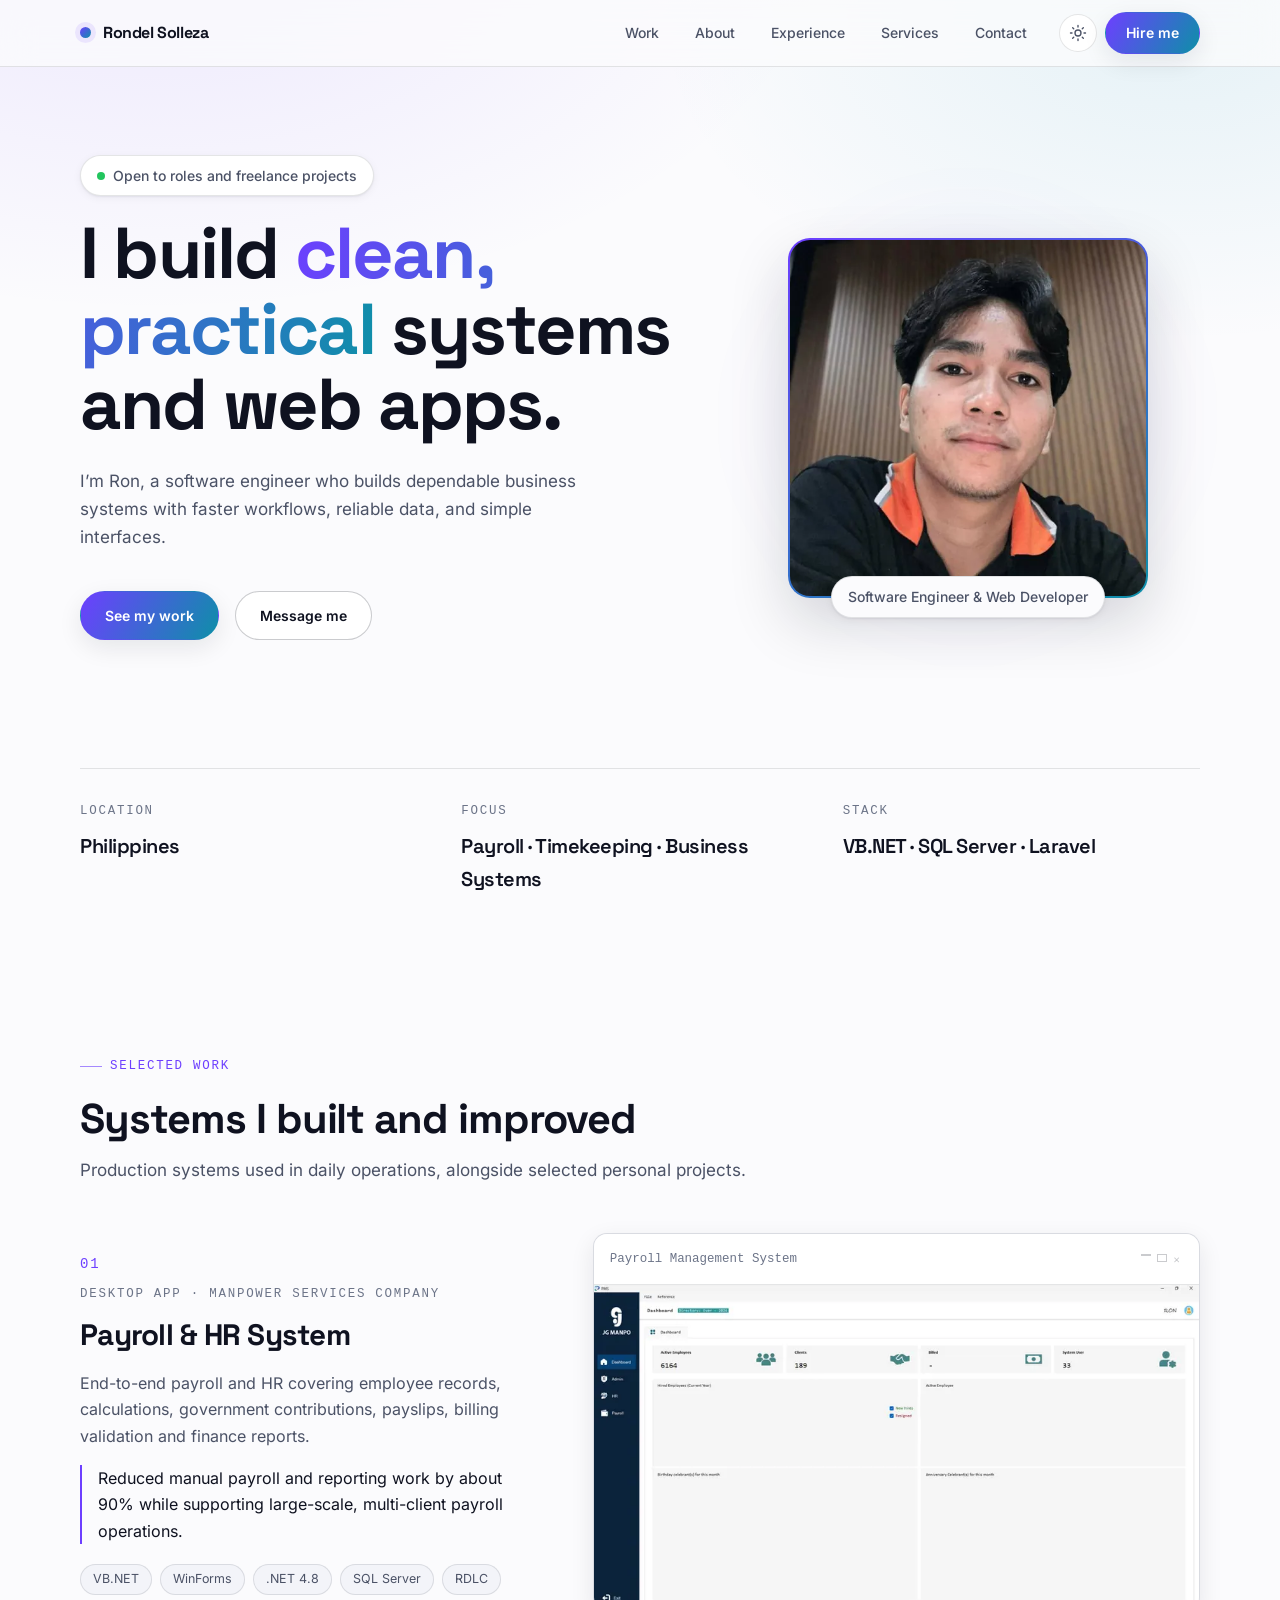
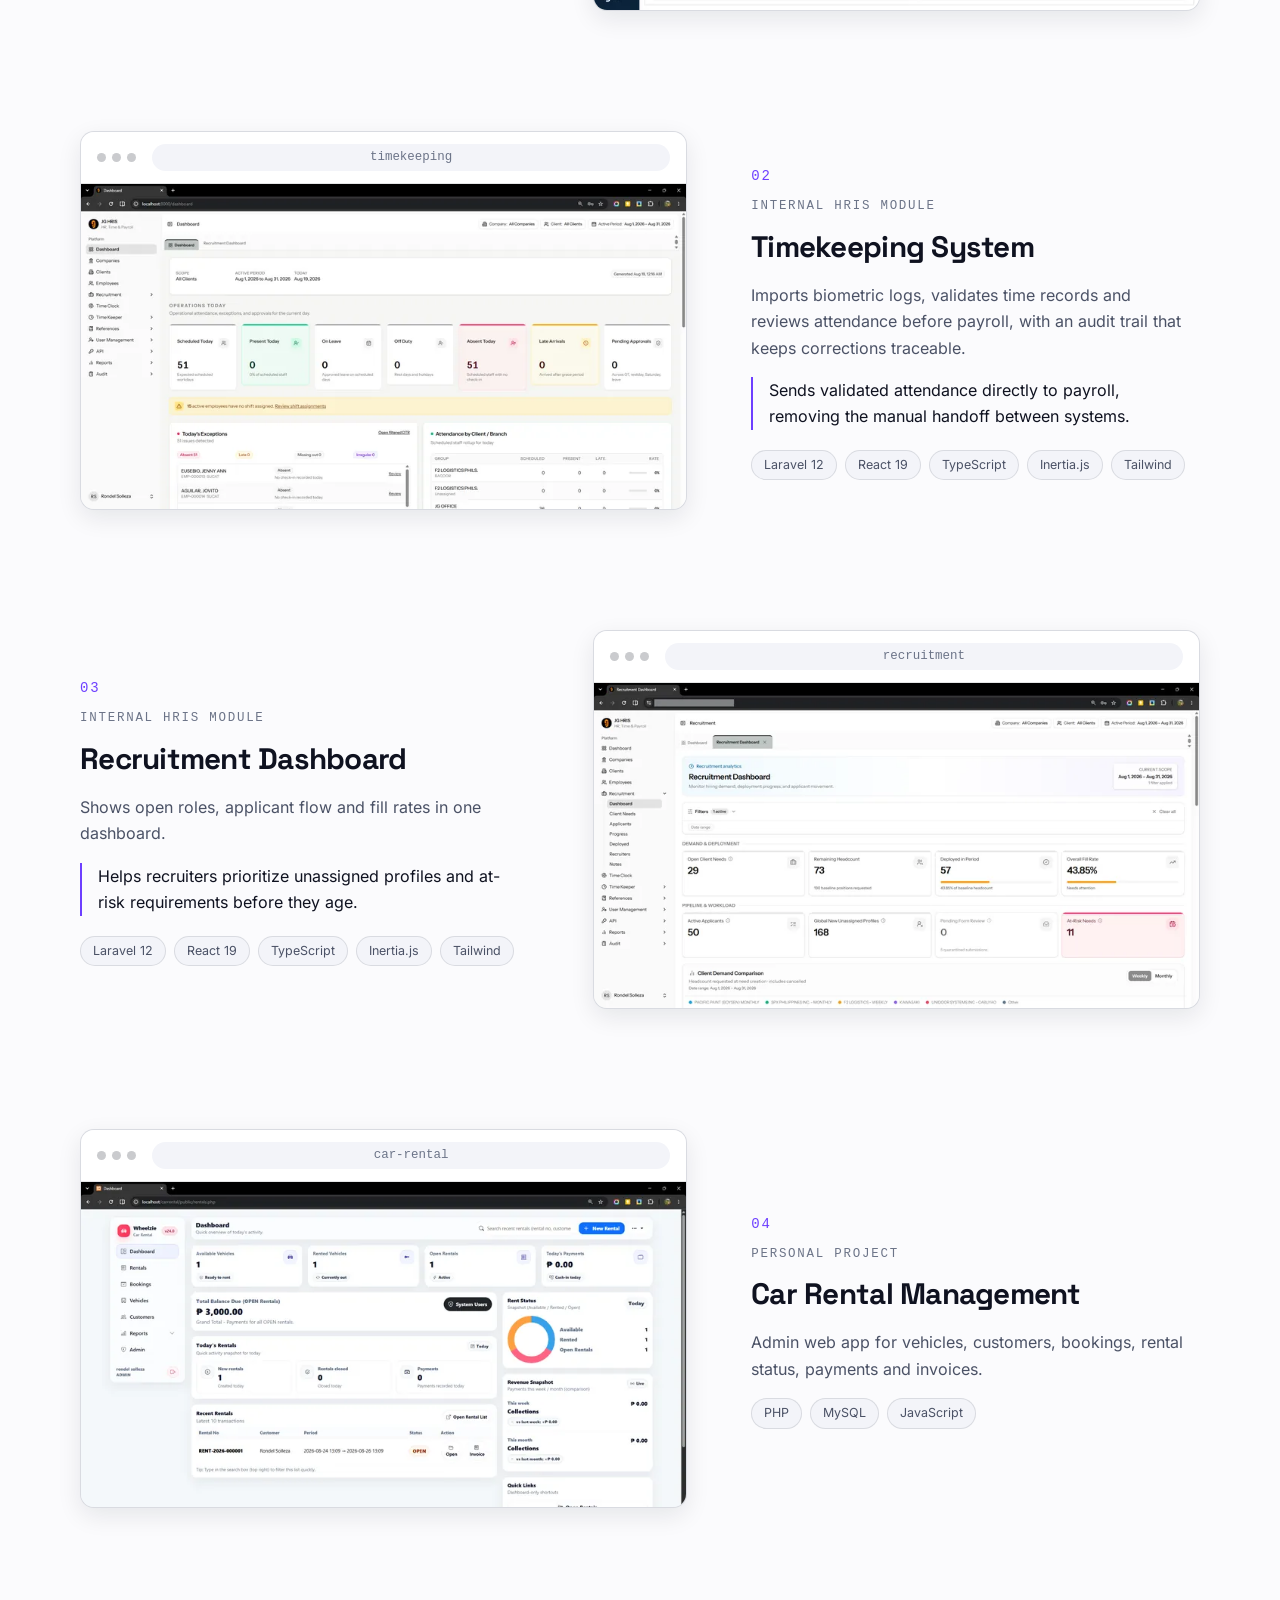
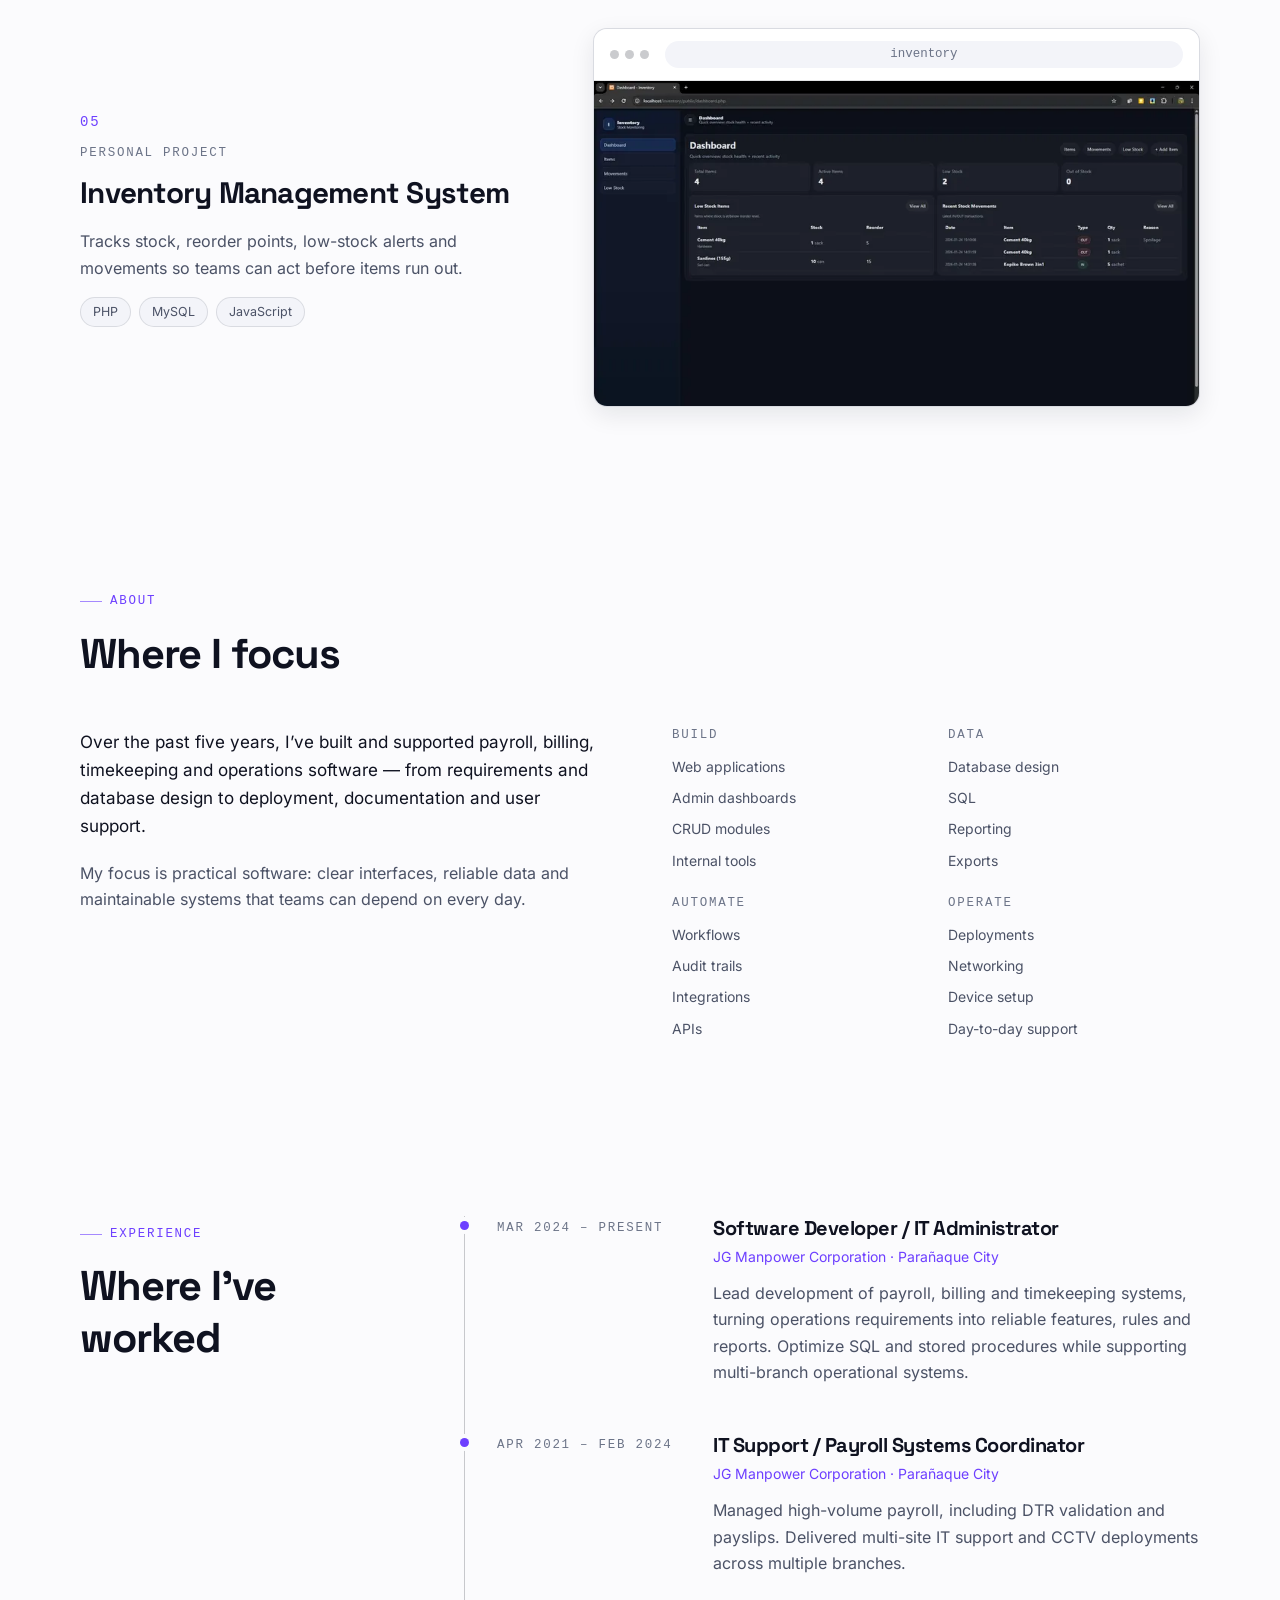
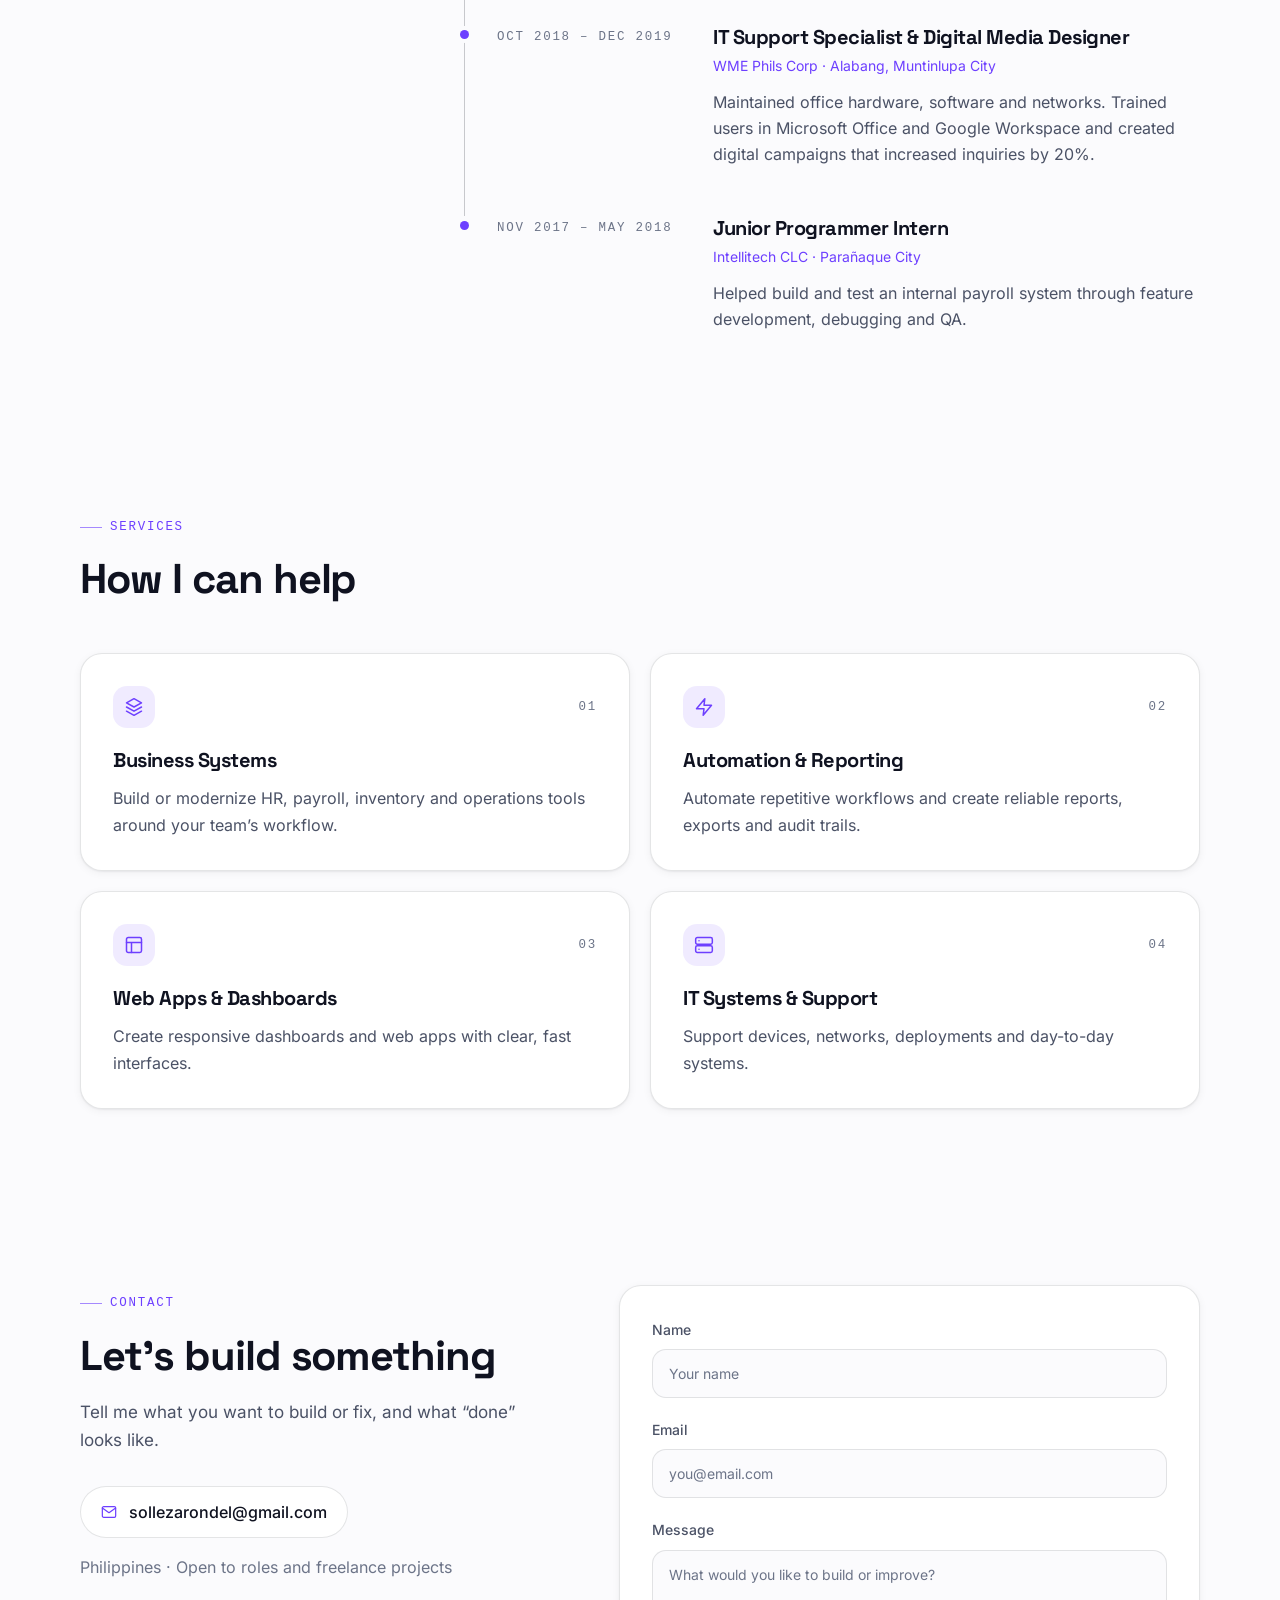
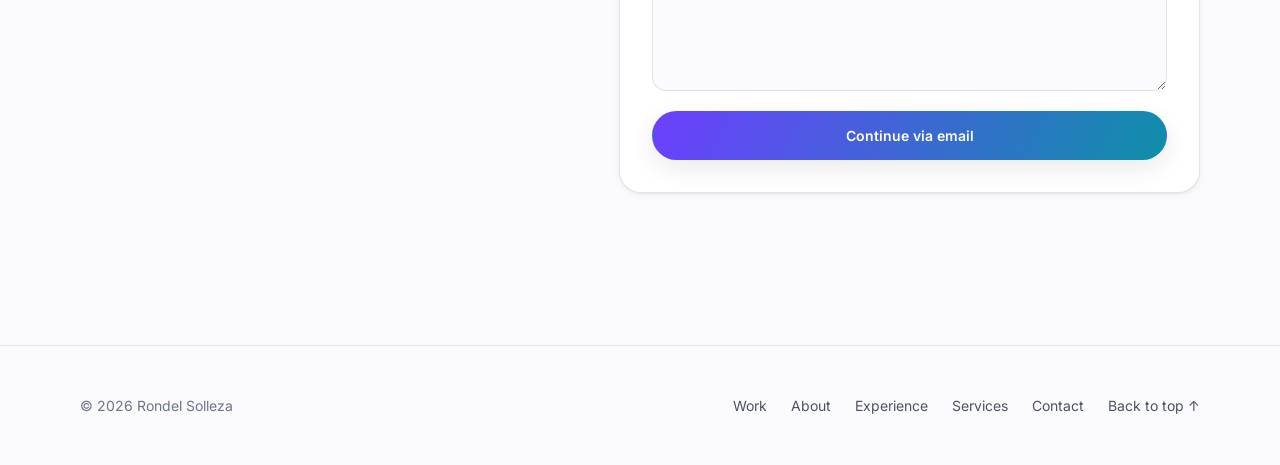
==== commit 02987e16: "feat: enhance portfolio content and mobile experience - Add professional experience timeline and ref" ====
--- a/index.html
+++ b/index.html
@@ -11,6 +11,9 @@
     (function () {
       var root = document.documentElement;
       root.classList.add("js");
+      window.setTimeout(function () {
+        if (!root.classList.contains("app-ready")) root.classList.remove("js");
+      }, 3000);
       var stored = null;
       try { stored = localStorage.getItem("theme"); } catch (e) {}
       var theme = (stored === "light" || stored === "dark")
@@ -70,8 +73,11 @@
       <nav class="nav__menu" id="navMenu" aria-label="Main">
         <a class="nav__link" href="#work">Work</a>
         <a class="nav__link" href="#about">About</a>
+        <a class="nav__link" href="#experience">Experience</a>
         <a class="nav__link" href="#services">Services</a>
         <a class="nav__link" href="#contact">Contact</a>
+        <!-- Mobile-only twin of .nav__cta, which has no room beside the burger. -->
+        <a class="btn btn--sm nav__menu-cta" href="#contact">Hire me</a>
       </nav>
 
       <div class="nav__actions">
@@ -104,7 +110,7 @@
           <div class="hero__content">
             <p class="badge" data-reveal>
               <span class="badge__dot" aria-hidden="true"></span>
-              Open to opportunities
+              Open to roles and freelance projects
             </p>
 
             <h1 class="hero__title" data-reveal>
@@ -112,8 +118,8 @@
             </h1>
 
             <p class="hero__subtitle" data-reveal>
-              I&rsquo;m Ron — a software engineer focused on fast workflows, reliable data,
-              and modern UI that feels simple to use.
+              I&rsquo;m Ron, a software engineer who builds dependable business systems with
+              faster workflows, reliable data, and simple interfaces.
             </p>
 
             <div class="hero__cta" data-reveal>
@@ -142,11 +148,11 @@
           </div>
           <div class="stat">
             <dt class="stat__k">Focus</dt>
-            <dd class="stat__v">Systems • Automation • UI</dd>
+            <dd class="stat__v">Payroll · Timekeeping · Business Systems</dd>
           </div>
           <div class="stat">
             <dt class="stat__k">Stack</dt>
-            <dd class="stat__v">Web • SQL • APIs</dd>
+            <dd class="stat__v">VB.NET · SQL Server · Laravel</dd>
           </div>
         </dl>
       </div>
@@ -158,7 +164,7 @@
         <div class="section__head" data-reveal>
           <p class="eyebrow">Selected work</p>
           <h2>Systems I built and improved</h2>
-          <p class="lead">Real business software in daily use. Open any screenshot for a closer look.</p>
+          <p class="lead">Production systems used in daily operations, alongside selected personal projects.</p>
         </div>
 
         <div class="work-list">
@@ -166,28 +172,35 @@
           <article class="work-item" data-reveal>
             <div class="work-item__body">
               <span class="work-item__index">01</span>
+              <span class="work-item__system">Desktop app · Manpower services company</span>
               <h3 class="work-item__title">Payroll &amp; HR System</h3>
               <p class="work-item__desc">
-                Payroll processing and employee records, along with the reports and exports
-                finance needs at the end of every cycle.
+                End-to-end payroll and HR covering employee records, calculations, government
+                contributions, payslips, billing validation and finance reports.
+              </p>
+              <p class="work-item__result">
+                Reduced manual payroll and reporting work by about 90% while supporting
+                large-scale, multi-client payroll operations.
               </p>
               <div class="chip-row">
-                <span class="chip">Business System</span>
-                <span class="chip">Reporting</span>
-                <span class="chip">Exports</span>
+                <span class="chip">VB.NET</span>
+                <span class="chip">WinForms</span>
+                <span class="chip">.NET 4.8</span>
+                <span class="chip">SQL Server</span>
+                <span class="chip">RDLC</span>
               </div>
             </div>
 
             <div class="work-item__media">
-              <button class="frame" type="button"
+              <button class="frame frame--app" type="button"
                       data-lightbox
                       data-title="Payroll &amp; HR System"
-                      data-tags="Business System • Reporting • Exports"
+                      data-tags="VB.NET • WinForms • SQL Server • RDLC"
                       data-image="assets/img/projects/payroll-1600.webp"
                       aria-label="Open full screenshot of the Payroll and HR System">
                 <span class="frame__bar" aria-hidden="true">
                   <span class="frame__dots"><span></span><span></span><span></span></span>
-                  <span class="frame__url">payroll-hr</span>
+                  <span class="frame__url">Payroll Management System</span>
                 </span>
                 <span class="frame__shot">
                   <picture>
@@ -208,15 +221,22 @@
           <article class="work-item" data-reveal>
             <div class="work-item__body">
               <span class="work-item__index">02</span>
+              <span class="work-item__system">Internal HRIS module</span>
               <h3 class="work-item__title">Timekeeping System</h3>
               <p class="work-item__desc">
-                Biometric time logs with validation rules and an audit trail, so every
-                correction stays traceable.
+                Imports biometric logs, validates time records and reviews attendance before
+                payroll, with an audit trail that keeps corrections traceable.
+              </p>
+              <p class="work-item__result">
+                Sends validated attendance directly to payroll, removing the manual handoff
+                between systems.
               </p>
               <div class="chip-row">
-                <span class="chip">Biometrics</span>
-                <span class="chip">Validation</span>
-                <span class="chip">Audit Trail</span>
+                <span class="chip">Laravel 12</span>
+                <span class="chip">React 19</span>
+                <span class="chip">TypeScript</span>
+                <span class="chip">Inertia.js</span>
+                <span class="chip">Tailwind</span>
               </div>
             </div>
 
@@ -224,7 +244,7 @@
               <button class="frame" type="button"
                       data-lightbox
                       data-title="Timekeeping System"
-                      data-tags="Biometrics • Validation • Audit Trail"
+                      data-tags="Laravel 12 • React 19 • TypeScript • Inertia.js"
                       data-image="assets/img/projects/timekeeping-1600.webp"
                       aria-label="Open full screenshot of the Timekeeping System">
                 <span class="frame__bar" aria-hidden="true">
@@ -250,15 +270,21 @@
           <article class="work-item" data-reveal>
             <div class="work-item__body">
               <span class="work-item__index">03</span>
+              <span class="work-item__system">Internal HRIS module</span>
               <h3 class="work-item__title">Recruitment Dashboard</h3>
               <p class="work-item__desc">
-                Hiring pipeline across clients — open needs, applicant flow and fill
-                rates in one view, so nothing sits unassigned for long.
+                Shows open roles, applicant flow and fill rates in one dashboard.
+              </p>
+              <p class="work-item__result">
+                Helps recruiters prioritize unassigned profiles and at-risk requirements
+                before they age.
               </p>
               <div class="chip-row">
-                <span class="chip">Applicant Tracking</span>
-                <span class="chip">Client Demand</span>
-                <span class="chip">Analytics</span>
+                <span class="chip">Laravel 12</span>
+                <span class="chip">React 19</span>
+                <span class="chip">TypeScript</span>
+                <span class="chip">Inertia.js</span>
+                <span class="chip">Tailwind</span>
               </div>
             </div>
 
@@ -266,7 +292,7 @@
               <button class="frame" type="button"
                       data-lightbox
                       data-title="Recruitment Dashboard"
-                      data-tags="Applicant Tracking • Client Demand • Analytics"
+                      data-tags="Laravel 12 • React 19 • TypeScript • Inertia.js"
                       data-image="assets/img/projects/recruitment-1600.webp"
                       aria-label="Open full screenshot of the Recruitment Dashboard">
                 <span class="frame__bar" aria-hidden="true">
@@ -292,15 +318,16 @@
           <article class="work-item" data-reveal>
             <div class="work-item__body">
               <span class="work-item__index">04</span>
+              <span class="work-item__system">Personal project</span>
               <h3 class="work-item__title">Car Rental Management</h3>
               <p class="work-item__desc">
-                A web app with an admin dashboard and full CRUD over vehicles, bookings
-                and customer records.
+                Admin web app for vehicles, customers, bookings, rental status, payments
+                and invoices.
               </p>
               <div class="chip-row">
-                <span class="chip">Web App</span>
-                <span class="chip">Admin Dashboard</span>
-                <span class="chip">CRUD</span>
+                <span class="chip">PHP</span>
+                <span class="chip">MySQL</span>
+                <span class="chip">JavaScript</span>
               </div>
             </div>
 
@@ -308,7 +335,7 @@
               <button class="frame" type="button"
                       data-lightbox
                       data-title="Car Rental Management"
-                      data-tags="Web App • Admin Dashboard • CRUD"
+                      data-tags="PHP • MySQL • JavaScript"
                       data-image="assets/img/projects/carrental-1600.webp"
                       aria-label="Open full screenshot of Car Rental Management">
                 <span class="frame__bar" aria-hidden="true">
@@ -334,15 +361,16 @@
           <article class="work-item" data-reveal>
             <div class="work-item__body">
               <span class="work-item__index">05</span>
+              <span class="work-item__system">Personal project</span>
               <h3 class="work-item__title">Inventory Management System</h3>
               <p class="work-item__desc">
-                Stock tracking with low-stock alerts and reporting on what moves in and
-                out, so nothing runs dry unnoticed.
+                Tracks stock, reorder points, low-stock alerts and movements
+                so teams can act before items run out.
               </p>
               <div class="chip-row">
-                <span class="chip">Stock Tracking</span>
-                <span class="chip">Low-Stock Alerts</span>
-                <span class="chip">Reporting</span>
+                <span class="chip">PHP</span>
+                <span class="chip">MySQL</span>
+                <span class="chip">JavaScript</span>
               </div>
             </div>
 
@@ -350,7 +378,7 @@
               <button class="frame" type="button"
                       data-lightbox
                       data-title="Inventory Management System"
-                      data-tags="Stock Tracking • Low-Stock Alerts • Reporting"
+                      data-tags="PHP • MySQL • JavaScript"
                       data-image="assets/img/projects/inventory-1600.webp"
                       aria-label="Open full screenshot of the Inventory Management System">
                 <span class="frame__bar" aria-hidden="true">
@@ -387,17 +415,13 @@
         <div class="about">
           <div class="about__body" data-reveal>
             <p>
-              I build business systems and internal tools that make operations faster and
-              more reliable.
+              Over the past five years, I&rsquo;ve built and supported payroll, billing,
+              timekeeping and operations software — from requirements and database design
+              to deployment, documentation and user support.
             </p>
             <p>
-              I care about clean UI/UX, predictable data handling, and maintainable code —
-              the kind of software that keeps working after the person who built it moves
-              on to the next thing.
-            </p>
-            <p>
-              Most of my work sits where operations meet engineering: payroll, timekeeping,
-              inventory, reporting. Unglamorous problems, but the ones people feel every day.
+              My focus is practical software: clear interfaces, reliable data and maintainable
+              systems that teams can depend on every day.
             </p>
           </div>
 
@@ -443,13 +467,67 @@
       </div>
     </section>
 
+    <!-- ========== Experience ========== -->
+    <section class="section" id="experience">
+      <div class="container experience">
+        <div class="section__head" data-reveal>
+          <p class="eyebrow">Experience</p>
+          <h2>Where I&rsquo;ve worked</h2>
+        </div>
+
+        <ol class="timeline" data-reveal>
+          <li class="timeline__item">
+            <span class="timeline__date">Mar 2024 &ndash; Present</span>
+            <h3 class="timeline__role">Software Developer / IT Administrator</h3>
+            <span class="timeline__org">JG Manpower Corporation &middot; Para&ntilde;aque City</span>
+            <p class="timeline__scope">
+              Lead development of payroll, billing and timekeeping systems, turning operations
+              requirements into reliable features, rules and reports.
+              Optimize SQL and stored procedures while supporting multi-branch operational systems.
+            </p>
+          </li>
+
+          <li class="timeline__item">
+            <span class="timeline__date">Apr 2021 &ndash; Feb 2024</span>
+            <h3 class="timeline__role">IT Support / Payroll Systems Coordinator</h3>
+            <span class="timeline__org">JG Manpower Corporation &middot; Para&ntilde;aque City</span>
+            <p class="timeline__scope">
+              Managed high-volume payroll, including DTR validation and payslips. Delivered
+              multi-site IT support and CCTV deployments across multiple branches.
+            </p>
+          </li>
+
+          <li class="timeline__item">
+            <span class="timeline__date">Oct 2018 &ndash; Dec 2019</span>
+            <h3 class="timeline__role">IT Support Specialist &amp; Digital Media Designer</h3>
+            <span class="timeline__org">WME Phils Corp &middot; Alabang, Muntinlupa City</span>
+            <p class="timeline__scope">
+              Maintained office hardware, software and networks. Trained users in Microsoft
+              Office and Google Workspace and created digital
+              campaigns that increased inquiries by 20%.
+            </p>
+          </li>
+
+          <li class="timeline__item">
+            <span class="timeline__date">Nov 2017 &ndash; May 2018</span>
+            <h3 class="timeline__role">Junior Programmer Intern</h3>
+            <span class="timeline__org">Intellitech CLC &middot; Para&ntilde;aque City</span>
+            <p class="timeline__scope">
+              Helped build and test an internal payroll system through feature development,
+              debugging and QA.
+            </p>
+          </li>
+
+        </ol>
+      </div>
+    </section>
+
     <!-- ========== Services ========== -->
     <section class="section" id="services">
       <div class="container">
         <div class="section__head" data-reveal>
           <p class="eyebrow">Services</p>
           <h2>How I can help</h2>
-          <p class="lead">What I can build or improve for you.</p>
         </div>
 
         <div class="services">
@@ -465,12 +543,7 @@
               <span class="service__index">01</span>
             </div>
             <h3>Business Systems</h3>
-            <p>Build or upgrade internal apps — HR, payroll, inventory, operations — with clean workflows.</p>
-            <div class="chip-row">
-              <span class="chip">Workflows</span>
-              <span class="chip">Data</span>
-              <span class="chip">UX</span>
-            </div>
+            <p>Build or modernize HR, payroll, inventory and operations tools around your team&rsquo;s workflow.</p>
           </article>
 
           <article class="card service" data-reveal>
@@ -483,12 +556,7 @@
               <span class="service__index">02</span>
             </div>
             <h3>Automation &amp; Reporting</h3>
-            <p>Generate exports, reports and audit trails, and cut down on repetitive manual steps.</p>
-            <div class="chip-row">
-              <span class="chip">Exports</span>
-              <span class="chip">Reports</span>
-              <span class="chip">Audit</span>
-            </div>
+            <p>Automate repetitive workflows and create reliable reports, exports and audit trails.</p>
           </article>
 
           <article class="card service" data-reveal>
@@ -502,12 +570,7 @@
               <span class="service__index">03</span>
             </div>
             <h3>Web Apps &amp; Dashboards</h3>
-            <p>Build admin dashboards, CRUD modules and responsive UI that feels modern and fast.</p>
-            <div class="chip-row">
-              <span class="chip">CRUD</span>
-              <span class="chip">Dashboard</span>
-              <span class="chip">UI</span>
-            </div>
+            <p>Create responsive dashboards and web apps with clear, fast interfaces.</p>
           </article>
 
           <article class="card service" data-reveal>
@@ -521,13 +584,8 @@
               </span>
               <span class="service__index">04</span>
             </div>
-            <h3>Systems / IT Support</h3>
-            <p>Handle networking, device setup, deployments, and keep systems stable for day-to-day ops.</p>
-            <div class="chip-row">
-              <span class="chip">Infra</span>
-              <span class="chip">Devices</span>
-              <span class="chip">Support</span>
-            </div>
+            <h3>IT Systems &amp; Support</h3>
+            <p>Support devices, networks, deployments and day-to-day systems.</p>
           </article>
         </div>
       </div>
@@ -551,7 +609,7 @@
               </svg>
               sollezarondel@gmail.com
             </a>
-            <p class="subtle">Philippines &middot; Open to opportunities</p>
+            <p class="subtle">Philippines &middot; Open to roles and freelance projects</p>
           </div>
         </div>
 
@@ -571,7 +629,7 @@
 
             <div class="field">
               <label class="field__label" for="cf-message">Message</label>
-              <textarea class="input textarea" id="cf-message" name="message" rows="5" placeholder="What do you want to build?" required aria-describedby="cf-message-error"></textarea>
+              <textarea class="input textarea" id="cf-message" name="message" rows="5" placeholder="What would you like to build or improve?" required aria-describedby="cf-message-error"></textarea>
               <span class="field__error" id="cf-message-error"></span>
             </div>
 
@@ -581,7 +639,7 @@
               <input id="cf-botcheck" name="botcheck" type="text" tabindex="-1" autocomplete="off" />
             </div>
 
-            <button class="btn btn--block" id="contactSubmit" type="submit">Send message</button>
+            <button class="btn btn--block" id="contactSubmit" type="submit">Continue via email</button>
             <p class="form__status" id="formStatus" role="status" aria-live="polite"></p>
           </form>
         </div>
@@ -596,6 +654,7 @@
       <nav class="footer__links" aria-label="Footer">
         <a href="#work">Work</a>
         <a href="#about">About</a>
+        <a href="#experience">Experience</a>
         <a href="#services">Services</a>
         <a href="#contact">Contact</a>
         <a href="#top" id="backToTop">Back to top &uarr;</a>
@@ -603,6 +662,6 @@
     </div>
   </footer>
 
-  <script src="assets/js/app.js" defer></script>
+  <script src="assets/js/app.js" defer onerror="document.documentElement.classList.remove('js')"></script>
 </body>
 </html>
--- a/assets/css/style.css
+++ b/assets/css/style.css
@@ -210,6 +210,9 @@
   transition: background-color var(--dur-base) var(--ease), color var(--dur-base) var(--ease);
 }
 
+/* Held by scrollLock in app.js while the nav or lightbox is open. */
+body.is-locked{ overflow: hidden; }
+
 h1, h2, h3, h4{
   font-family: var(--font-display);
   font-weight: 700;
@@ -537,6 +540,9 @@
   opacity: 1;
 }
 
+/* Lives in the menu markup but only appears once the header CTA drops out. */
+.nav__menu-cta{ display: none; }
+
 .nav__actions{
   display: flex;
   align-items: center;
@@ -741,10 +747,31 @@
   margin-block: var(--s-3) var(--s-4);
 }
 
+/* Which system an entry belongs to — matches the toolbox group headings. */
+.work-item__system{
+  display: block;
+  font-family: var(--font-mono);
+  font-size: var(--fs-xs);
+  letter-spacing: var(--tracking-wide);
+  text-transform: uppercase;
+  color: var(--text-subtle);
+  margin-top: var(--s-2);
+}
+
 .work-item__desc{
   color: var(--text-muted);
   max-width: 44ch;
+  margin-bottom: var(--s-4);
+}
+
+/* Scale and outcome — the line a hiring manager actually scans for. */
+.work-item__result{
+  max-width: 44ch;
   margin-bottom: var(--s-5);
+  padding-left: var(--s-4);
+  border-left: 2px solid var(--accent);
+  color: var(--text);
+  font-size: var(--fs-base);
 }
 
 /* Browser frame */
@@ -789,6 +816,39 @@
   border-radius: 50%;
   background: var(--border-strong);
 }
+/* Desktop-app variant: a window title bar, not browser chrome. The controls
+   sit right of the title and read as minimise/maximise/close. */
+.frame--app .frame__dots{ order: 2; }
+.frame--app .frame__dots span{
+  width: 10px;
+  height: 2px;
+  border-radius: 0;
+}
+.frame--app .frame__dots span:nth-child(2){
+  height: 8px;
+  border: 1px solid var(--border-strong);
+  background: transparent;
+}
+.frame--app .frame__dots span:nth-child(3){
+  height: 10px;
+  background: transparent;
+  position: relative;
+}
+.frame--app .frame__dots span:nth-child(3)::before{
+  content: "\00d7";
+  position: absolute;
+  inset: 0;
+  line-height: 1;
+  font-size: 11px;
+  color: var(--border-strong);
+}
+.frame--app .frame__url{
+  order: 1;
+  background: transparent;
+  padding-left: 0;
+  text-align: left;
+}
+
 .frame__url{
   flex: 1;
   min-width: 0;
@@ -874,6 +934,90 @@
   font-size: var(--fs-sm);
 }
 
+/* ========== 11b. Experience ========== */
+/* Heading left, timeline right — same shape as the contact section, so this
+   fills the container instead of trailing off two-thirds across. */
+.experience{
+  display: grid;
+  grid-template-columns: 320px minmax(0, 1fr);
+  gap: var(--s-10);
+  align-items: start;
+}
+.experience .section__head{
+  margin-bottom: 0;
+  position: sticky;
+  top: calc(var(--header-h) + var(--s-6));
+}
+
+.timeline{
+  list-style: none;
+  margin: 0;
+  padding: 0;
+  display: flex;
+  flex-direction: column;
+}
+
+/* Date sits in its own column so the roles line up as a scannable spine
+   rather than one flat run of left-aligned text. */
+.timeline__item{
+  position: relative;
+  display: grid;
+  grid-template-columns: 184px minmax(0, 1fr);
+  column-gap: var(--s-7);
+  padding: 0 0 var(--s-9) var(--s-7);
+  border-left: 1px solid var(--border-strong);
+}
+.timeline__item:last-child{
+  padding-bottom: 0;
+  border-left-color: transparent;
+}
+
+.timeline__item::before{
+  content: "";
+  position: absolute;
+  left: -5px;
+  top: 5px;
+  width: 9px;
+  height: 9px;
+  border-radius: 50%;
+  background: var(--accent);
+  box-shadow: 0 0 0 4px var(--bg);
+}
+
+.timeline__date{
+  grid-column: 1;
+  grid-row: 1 / span 3;
+  font-family: var(--font-mono);
+  font-size: var(--fs-xs);
+  letter-spacing: var(--tracking-wide);
+  text-transform: uppercase;
+  color: var(--text-subtle);
+  padding-top: 2px;
+}
+
+.timeline__role{
+  grid-column: 2;
+  grid-row: 1;
+  font-size: var(--fs-lg);
+  margin-bottom: var(--s-1);
+}
+
+.timeline__org{
+  grid-column: 2;
+  grid-row: 2;
+  color: var(--accent);
+  font-size: var(--fs-sm);
+  margin-bottom: var(--s-3);
+}
+
+.timeline__scope{
+  grid-column: 2;
+  grid-row: 3;
+  color: var(--text-muted);
+  font-size: var(--fs-base);
+  max-width: 56ch;
+}
+
 /* ========== 12. Services ========== */
 .services{
   display: grid;
@@ -921,7 +1065,7 @@
   letter-spacing: var(--tracking-wide);
 }
 .service h3{ font-size: var(--fs-lg); }
-.service p{ color: var(--text-muted); font-size: var(--fs-sm); }
+.service p{ color: var(--text-muted); font-size: var(--fs-base); }
 .service .chip-row{ margin-top: auto; padding-top: var(--s-4); }
 
 /* ========== 13. Contact ========== */
@@ -1021,14 +1165,29 @@
   color: var(--text-muted);
 }
 .form__status:empty{ display: none; }
+/* The base `a { color: inherit; text-decoration: none }` reset would render this
+   as plain body text — and it is the link the whole contact flow ends on. */
+.form__status a{
+  color: var(--accent);
+  font-weight: 600;
+  text-decoration: underline;
+  text-decoration-thickness: 1px;
+  text-underline-offset: 3px;
+}
+/* The ok/error variants already carry a semantic colour; don't fight it. */
+.form__status[data-state="ok"] a,
+.form__status[data-state="error"] a{ color: inherit; }
+/* Darker than the usual 500-weights: these sit on --surface-2, where #16a34a
+   only reached 3.0:1 and #dc2626 4.4:1. The status link inherits these, so a
+   thin colour here would take the link down with it. */
 .form__status[data-state="ok"]{
   border-color: rgba(34, 197, 94, 0.45);
-  color: #16a34a;
+  color: #166534;
 }
 :root[data-theme="dark"] .form__status[data-state="ok"]{ color: #4ade80; }
 .form__status[data-state="error"]{
   border-color: rgba(239, 68, 68, 0.45);
-  color: #dc2626;
+  color: #b91c1c;
 }
 :root[data-theme="dark"] .form__status[data-state="error"]{ color: #f87171; }
 
@@ -1048,7 +1207,8 @@
 .footer__links{
   display: flex;
   align-items: center;
-  gap: var(--s-6);
+  flex-wrap: wrap;
+  gap: var(--s-3) var(--s-6);
   font-size: var(--fs-sm);
   color: var(--text-muted);
 }
@@ -1078,11 +1238,18 @@
   box-shadow: var(--shadow-3);
   overflow: hidden;
 }
+/* Wraps the image so narrow screens can pan it instead of shrinking it to fit.
+   On desktop it is an inert box and the image sizes itself as before. */
+.lightbox__viewport{
+  background: var(--surface-2);
+}
 .lightbox__media{
+  display: block;
   width: 100%;
+  height: auto;
   max-height: 74vh;
   object-fit: contain;
-  background: var(--surface-2);
+  margin-inline: auto;
 }
 .lightbox__bar{
   display: flex;
@@ -1092,6 +1259,7 @@
   padding: var(--s-4) var(--s-6);
   border-top: 1px solid var(--border);
 }
+.lightbox__label{ min-width: 0; }
 .lightbox__title{
   font-family: var(--font-display);
   font-weight: 700;
@@ -1100,6 +1268,8 @@
   color: var(--text-muted);
   font-size: var(--fs-sm);
 }
+/* Only meaningful where the image pans — see the (hover: none) block below. */
+.lightbox__hint{ display: none; }
 .lightbox__close{
   flex: 0 0 auto;
   padding: var(--s-2) var(--s-5);
@@ -1137,16 +1307,26 @@
   .js [data-reveal]{ opacity: 1; transform: none; }
 }
 
+@media print{
+  .js [data-reveal]{
+    opacity: 1 !important;
+    transform: none !important;
+    transition: none !important;
+  }
+}
+
 /* ========== 17. Responsive ========== */
 @media (max-width: 1000px){
   .hero__grid{
     grid-template-columns: 1fr;
     gap: var(--s-10);
   }
+  /* Source order wins here: headline and CTAs come first, portrait after.
+     The tag badge overhangs the portrait, so leave room for it. */
   .hero__portrait{
-    order: -1;
     width: min(240px, 60%);
     justify-self: center;
+    margin-bottom: var(--s-6);
   }
   .hero__title{ max-width: 18ch; }
 
@@ -1159,15 +1339,21 @@
   .work-item__desc{ max-width: none; }
 
   .about,
-  .contact{
+  .contact,
+  .experience{
     grid-template-columns: 1fr;
     gap: var(--s-8);
   }
+  .experience .section__head{
+    position: static;
+    margin-bottom: var(--s-2);
+  }
 }
 
 @media (max-width: 760px){
   :root{ --header-h: 60px; }
 
+  .hero{ padding-block: var(--s-9) var(--s-9); }
   .section{ padding-block: var(--s-10); }
   .work-list{ gap: var(--s-10); }
 
@@ -1191,7 +1377,28 @@
   .nav__link{ padding: var(--s-3) var(--s-4); }
   .nav__link::after{ display: none; }
   .nav__link[aria-current="true"]{ background: var(--surface-2); }
+  /* The CTA moves into the panel rather than vanishing on the device most
+     visitors arrive on. Only ever one of the two is rendered. */
   .nav__cta{ display: none; }
+  .nav__menu-cta{
+    display: inline-flex;
+    margin-top: var(--s-2);
+  }
+
+  /* No room for a date column — stack it above the role. */
+  .timeline__item{
+    grid-template-columns: minmax(0, 1fr);
+    padding-left: var(--s-6);
+    padding-bottom: var(--s-8);
+  }
+  .timeline__date{
+    grid-column: 1;
+    grid-row: 1;
+    margin-bottom: var(--s-2);
+  }
+  .timeline__role{ grid-column: 1; grid-row: 2; }
+  .timeline__org{ grid-column: 1; grid-row: 3; }
+  .timeline__scope{ grid-column: 1; grid-row: 4; }
 
   .stats{
     grid-template-columns: 1fr;
@@ -1202,11 +1409,81 @@
   .toolbox{ gap: var(--s-6) var(--s-4); }
 
   .card{ padding: var(--s-6); }
-  .lightbox{ padding: var(--s-4); }
+}
+
+/* Keyed to the same 1000px breakpoint as .work-item, deliberately: below it the
+   work grid is one column, so the inline thumbnail is already container-width
+   and a centred dialog capped at that same width cannot magnify anything — at a
+   1.86 aspect ratio the width binds long before max-height ever applies. Go
+   full-bleed and let the image overflow horizontally so it renders near its
+   native width and pans. */
+@media (max-width: 1000px){
+  .lightbox{
+    padding: 0;
+    align-items: stretch;
+    justify-content: stretch;
+  }
+  .lightbox__dialog{
+    width: 100%;
+    height: 100vh;
+    height: 100dvh; /* browser chrome must not clip the bar */
+    display: flex;
+    flex-direction: column;
+    border: 0;
+    border-radius: 0;
+  }
+  .lightbox__viewport{
+    flex: 1 1 auto;
+    min-height: 0;
+    display: flex;
+    align-items: center;
+    overflow: auto;
+    /* Panning to an edge must not scroll the locked page underneath. */
+    overscroll-behavior: contain;
+    -webkit-overflow-scrolling: touch;
+  }
+  /* Explicit, to beat the `img { max-width: 100%; height: auto }` base reset. */
+  .lightbox__media{
+    width: auto;
+    max-width: none;
+    height: 100%;
+    max-height: none;
+    margin-inline: 0;
+  }
   .lightbox__bar{
-    flex-direction: column;
-    align-items: flex-start;
-    gap: var(--s-3);
+    flex: 0 0 auto;
+    gap: var(--s-4);
+    padding: var(--s-3) var(--s-4);
+  }
+  .lightbox__title,
+  .lightbox__meta{
+    overflow: hidden;
+    text-overflow: ellipsis;
+    white-space: nowrap;
+  }
+}
+
+/* Touch devices never fire :hover, so anything hover-gated is invisible there. */
+@media (hover: none){
+  /* Without this the only cue that a screenshot opens is never shown, and the
+     lightbox goes undiscovered. A corner pill reads as a control without
+     covering the screenshot the way the full-width gradient would. */
+  .frame__cue{
+    opacity: 1;
+    inset: auto var(--s-3) var(--s-3) auto;
+    gap: var(--s-1);
+    padding: var(--s-2) var(--s-3);
+    border-radius: var(--radius-full);
+    background: rgba(3, 4, 8, 0.72);
+    backdrop-filter: blur(6px);
+    -webkit-backdrop-filter: blur(6px);
+    font-size: var(--fs-xs);
+  }
+
+  .lightbox__hint{
+    display: block;
+    color: var(--text-subtle);
+    font-size: var(--fs-xs);
   }
 }
 
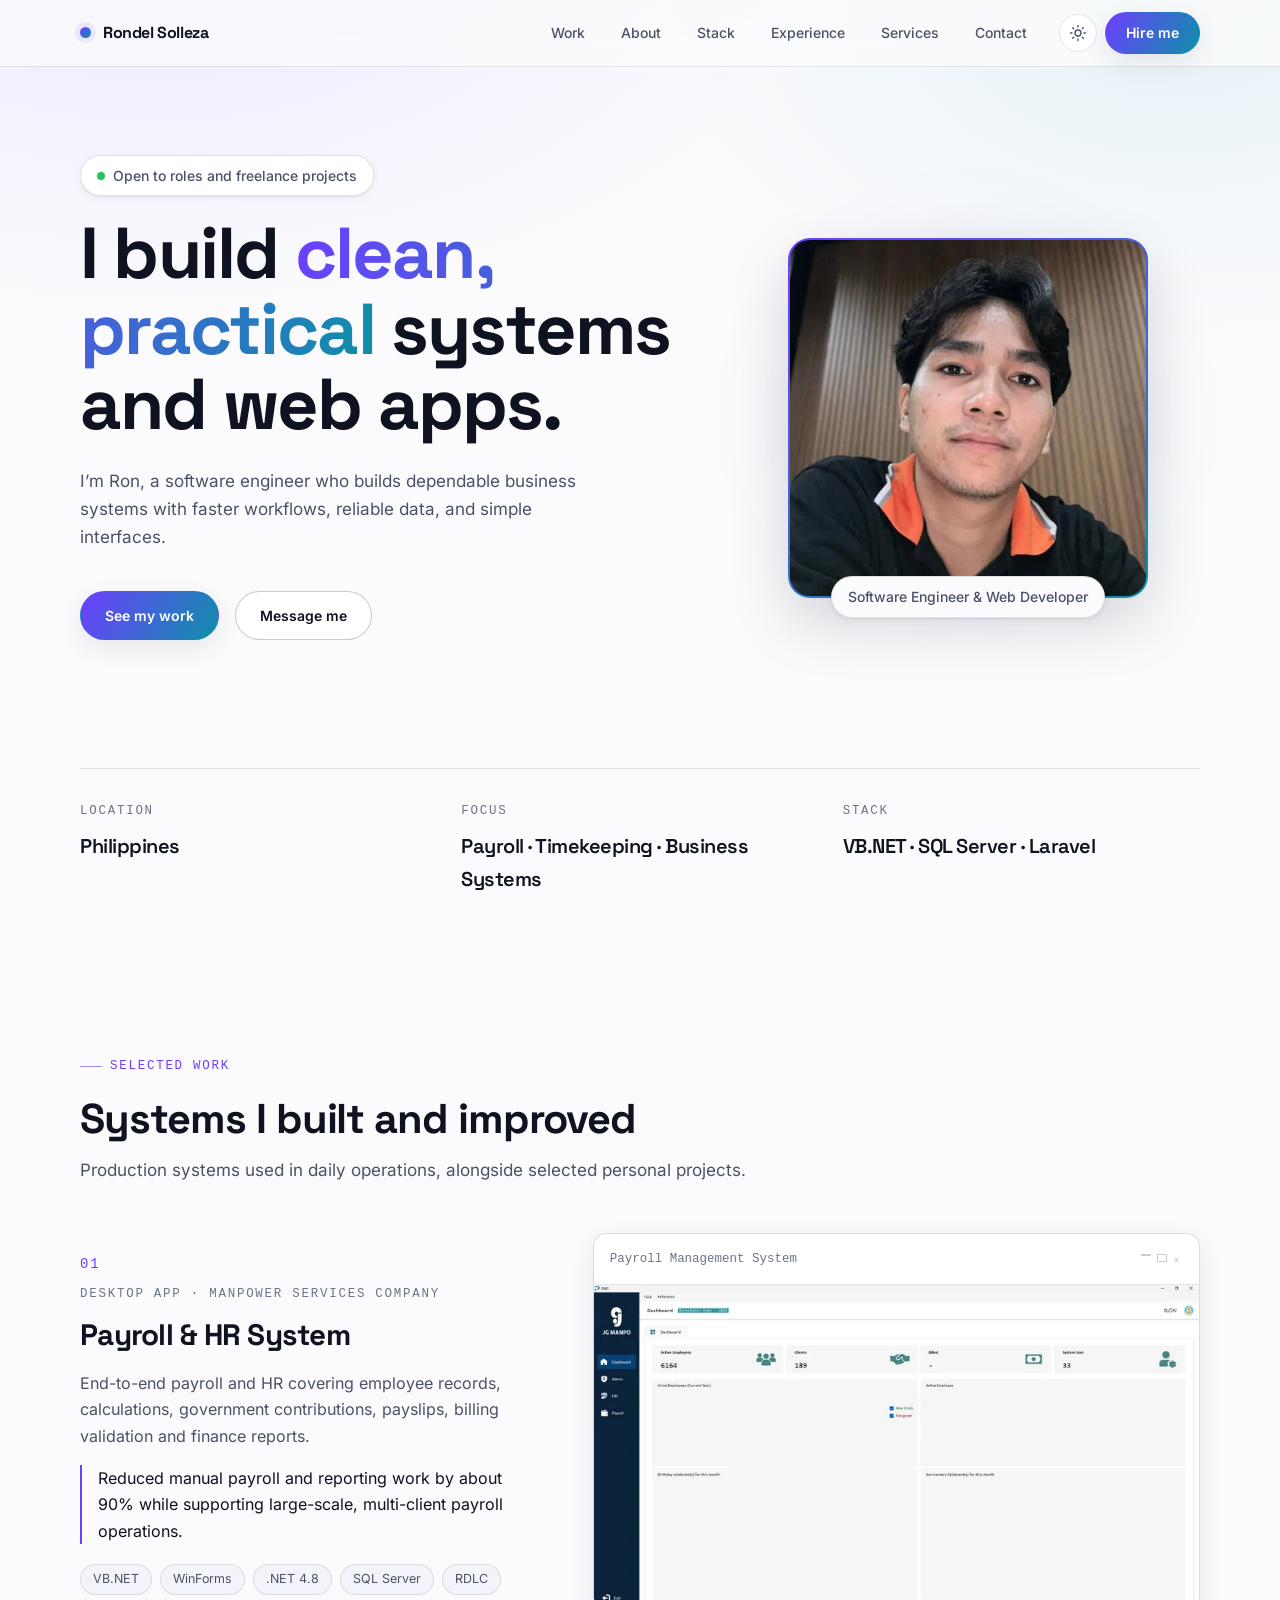
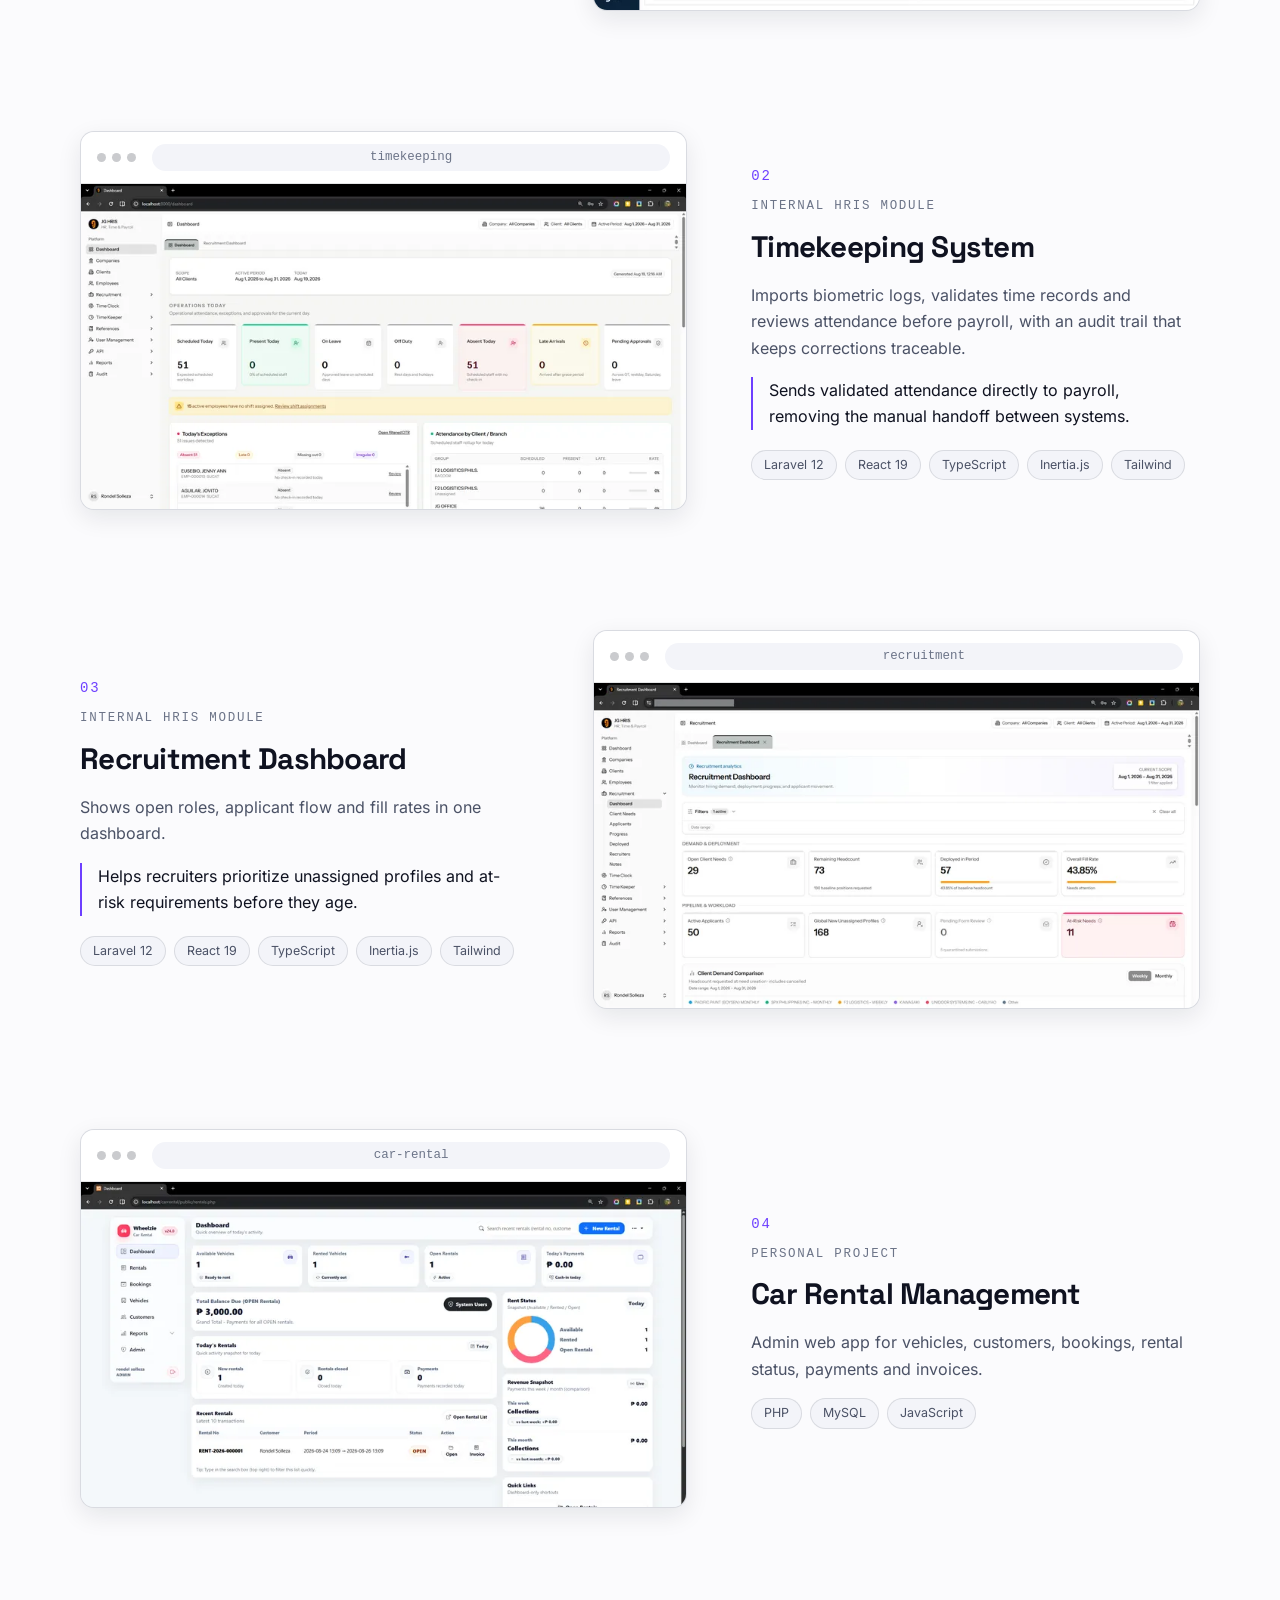
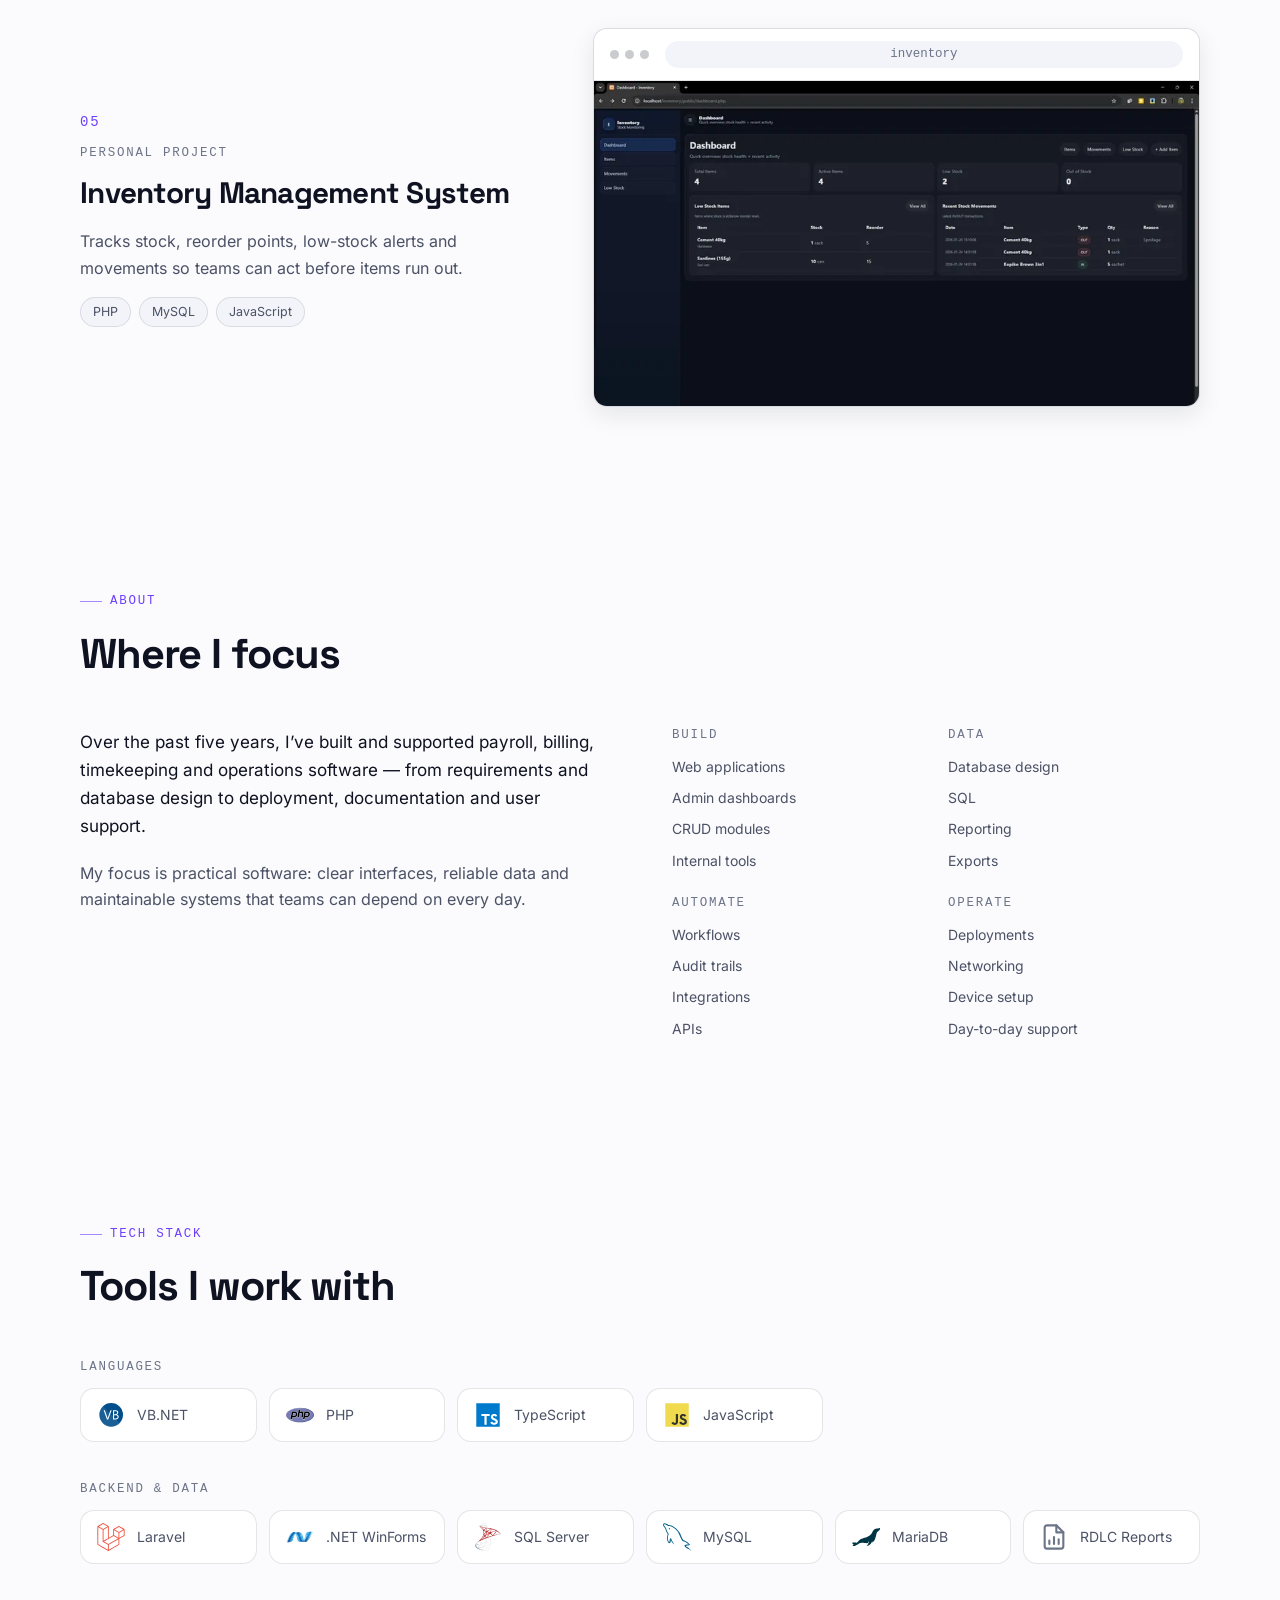
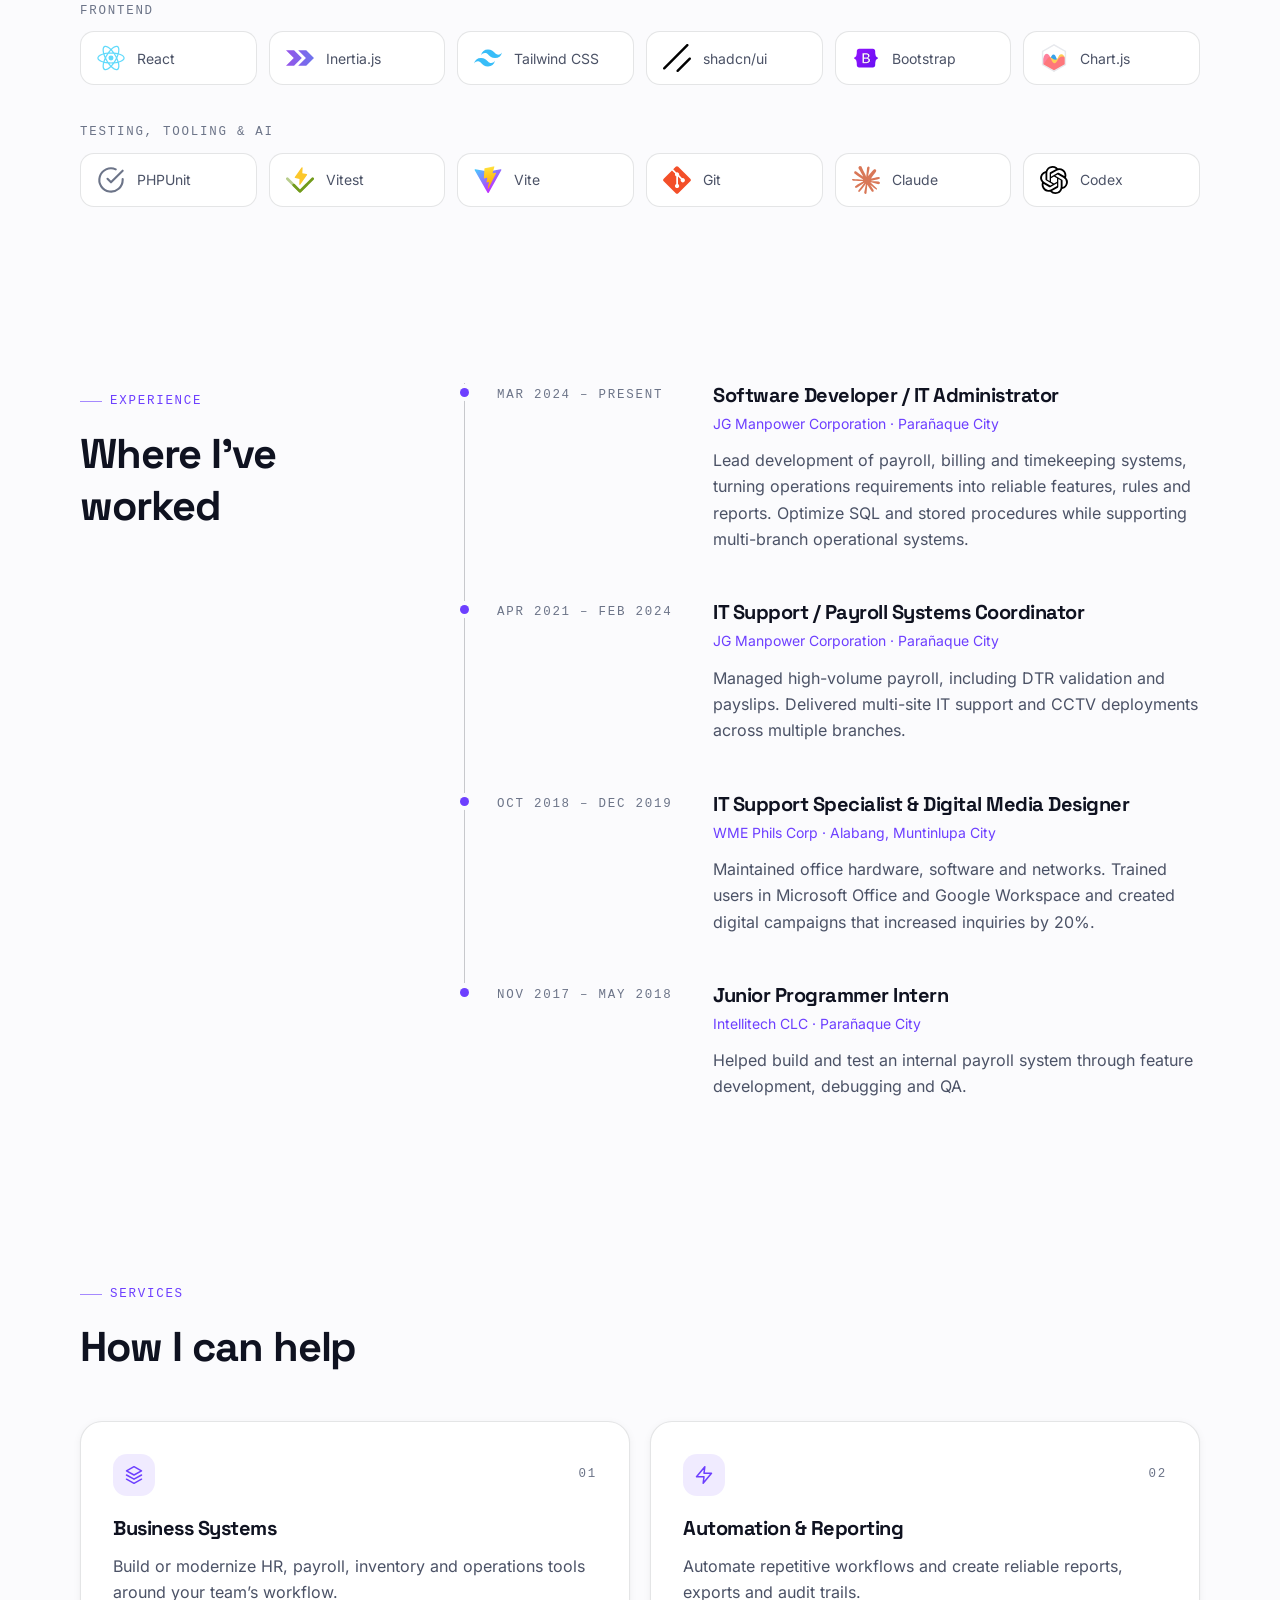
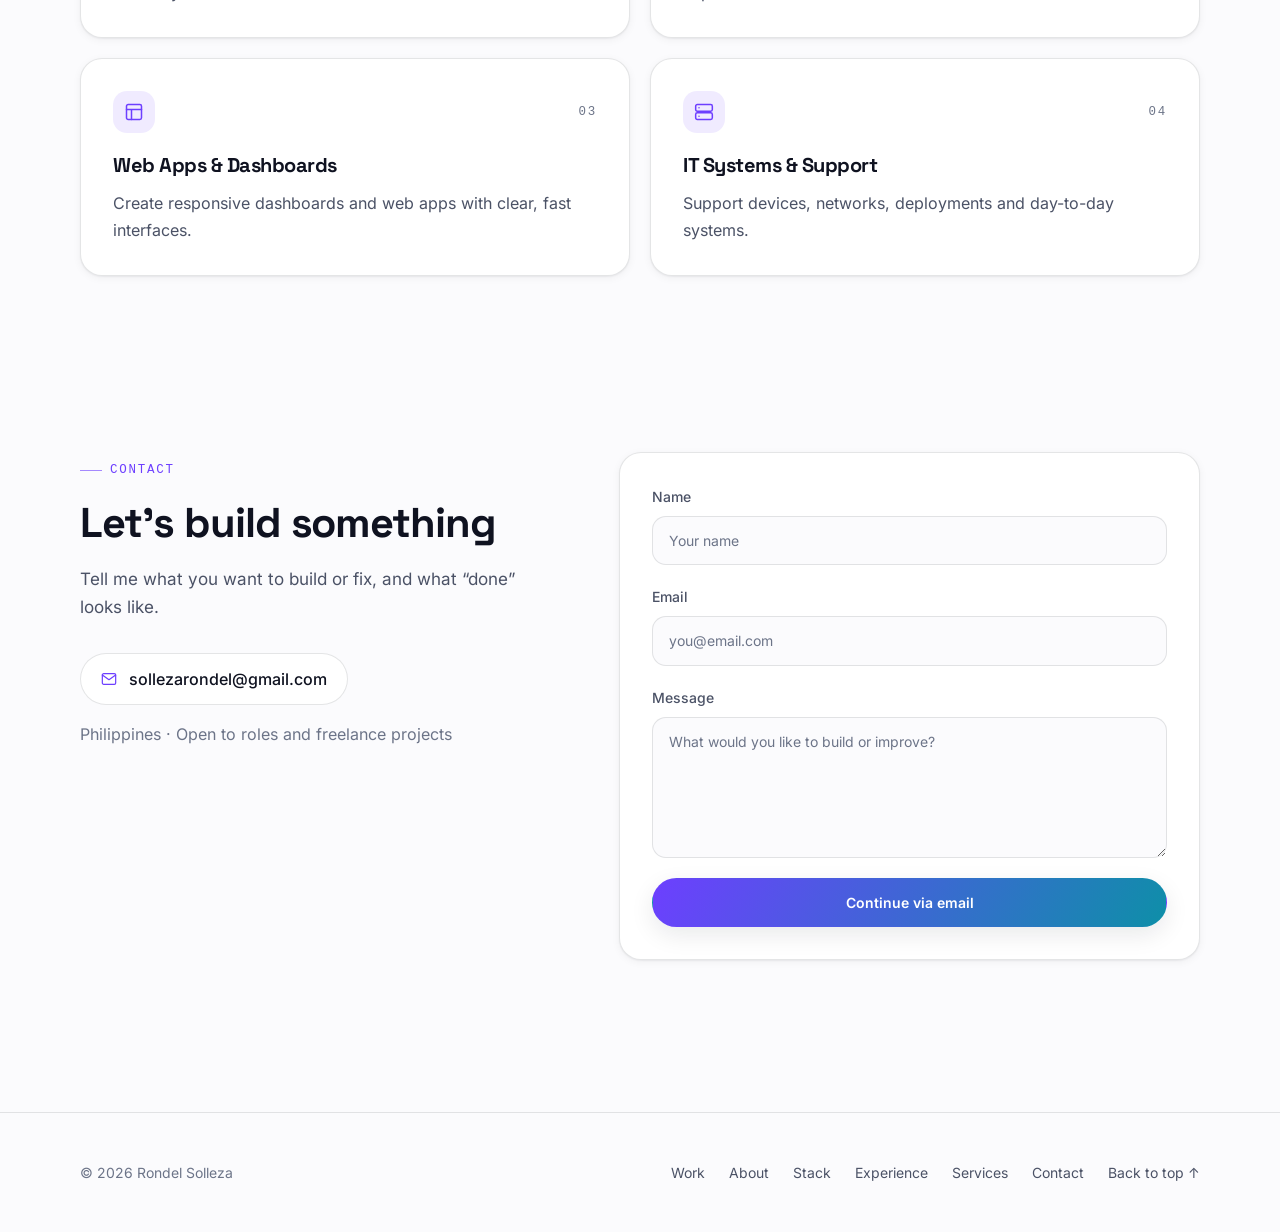
==== commit fd7b2f25: "feat: add Tech stack section with logos - New "Tech stack" section between About and Experience, wit" ====
--- a/index.html
+++ b/index.html
@@ -73,6 +73,7 @@
       <nav class="nav__menu" id="navMenu" aria-label="Main">
         <a class="nav__link" href="#work">Work</a>
         <a class="nav__link" href="#about">About</a>
+        <a class="nav__link" href="#stack">Stack</a>
         <a class="nav__link" href="#experience">Experience</a>
         <a class="nav__link" href="#services">Services</a>
         <a class="nav__link" href="#contact">Contact</a>
@@ -467,6 +468,133 @@
       </div>
     </section>
 
+    <!-- ========== Tech stack ========== -->
+    <section class="section" id="stack">
+      <div class="container">
+        <div class="section__head" data-reveal>
+          <p class="eyebrow">Tech stack</p>
+          <h2>Tools I work with</h2>
+        </div>
+
+        <div class="stack">
+          <div class="stack__group" data-reveal>
+            <h3 class="stack__label">Languages</h3>
+            <ul class="stack__grid">
+              <li class="stack__item">
+                <img class="stack__logo--solid" src="assets/img/stack/vbnet.svg" alt="" width="28" height="28" loading="lazy" decoding="async" />
+                <span>VB.NET</span>
+              </li>
+              <li class="stack__item">
+                <img src="assets/img/stack/php.svg" alt="" width="28" height="28" loading="lazy" decoding="async" />
+                <span>PHP</span>
+              </li>
+              <li class="stack__item">
+                <img class="stack__logo--solid" src="assets/img/stack/typescript.svg" alt="" width="28" height="28" loading="lazy" decoding="async" />
+                <span>TypeScript</span>
+              </li>
+              <li class="stack__item">
+                <img class="stack__logo--solid" src="assets/img/stack/javascript.svg" alt="" width="28" height="28" loading="lazy" decoding="async" />
+                <span>JavaScript</span>
+              </li>
+            </ul>
+          </div>
+          <div class="stack__group" data-reveal>
+            <h3 class="stack__label">Backend &amp; data</h3>
+            <ul class="stack__grid">
+              <li class="stack__item">
+                <img src="assets/img/stack/laravel.svg" alt="" width="28" height="28" loading="lazy" decoding="async" />
+                <span>Laravel</span>
+              </li>
+              <li class="stack__item">
+                <img src="assets/img/stack/dotnet.svg" alt="" width="28" height="28" loading="lazy" decoding="async" />
+                <span>.NET WinForms</span>
+              </li>
+              <li class="stack__item">
+                <img class="stack__logo--dim" src="assets/img/stack/sqlserver.svg" alt="" width="28" height="28" loading="lazy" decoding="async" />
+                <span>SQL Server</span>
+              </li>
+              <li class="stack__item">
+                <img class="stack__logo--dim" src="assets/img/stack/mysql.svg" alt="" width="28" height="28" loading="lazy" decoding="async" />
+                <span>MySQL</span>
+              </li>
+              <li class="stack__item">
+                <img class="stack__logo--dim" src="assets/img/stack/mariadb.svg" alt="" width="28" height="28" loading="lazy" decoding="async" />
+                <span>MariaDB</span>
+              </li>
+              <li class="stack__item">
+                <svg viewBox="0 0 24 24" fill="none" stroke="currentColor" stroke-width="1.8" stroke-linecap="round" stroke-linejoin="round" aria-hidden="true">
+                  <path d="M14 2H6a2 2 0 0 0-2 2v16a2 2 0 0 0 2 2h12a2 2 0 0 0 2-2V8Z" />
+                  <path d="M14 2v6h6M8 18v-3M12 18v-6M16 18v-4" />
+                </svg>
+                <span>RDLC Reports</span>
+              </li>
+            </ul>
+          </div>
+          <div class="stack__group" data-reveal>
+            <h3 class="stack__label">Frontend</h3>
+            <ul class="stack__grid">
+              <li class="stack__item">
+                <img src="assets/img/stack/react.svg" alt="" width="28" height="28" loading="lazy" decoding="async" />
+                <span>React</span>
+              </li>
+              <li class="stack__item">
+                <img src="assets/img/stack/inertia.svg" alt="" width="28" height="28" loading="lazy" decoding="async" />
+                <span>Inertia.js</span>
+              </li>
+              <li class="stack__item">
+                <img src="assets/img/stack/tailwind.svg" alt="" width="28" height="28" loading="lazy" decoding="async" />
+                <span>Tailwind CSS</span>
+              </li>
+              <li class="stack__item">
+                <img class="stack__logo--mono" src="assets/img/stack/shadcn.svg" alt="" width="28" height="28" loading="lazy" decoding="async" />
+                <span>shadcn/ui</span>
+              </li>
+              <li class="stack__item">
+                <img class="stack__logo--solid" src="assets/img/stack/bootstrap.svg" alt="" width="28" height="28" loading="lazy" decoding="async" />
+                <span>Bootstrap</span>
+              </li>
+              <li class="stack__item">
+                <img src="assets/img/stack/chartjs.svg" alt="" width="28" height="28" loading="lazy" decoding="async" />
+                <span>Chart.js</span>
+              </li>
+            </ul>
+          </div>
+          <div class="stack__group" data-reveal>
+            <h3 class="stack__label">Testing, tooling &amp; AI</h3>
+            <ul class="stack__grid">
+              <li class="stack__item">
+                <svg viewBox="0 0 24 24" fill="none" stroke="currentColor" stroke-width="1.8" stroke-linecap="round" stroke-linejoin="round" aria-hidden="true">
+                  <path d="M22 11.08V12a10 10 0 1 1-5.93-9.14" />
+                  <path d="m22 4-10 10.01-3-3" />
+                </svg>
+                <span>PHPUnit</span>
+              </li>
+              <li class="stack__item">
+                <img src="assets/img/stack/vitest.svg" alt="" width="28" height="28" loading="lazy" decoding="async" />
+                <span>Vitest</span>
+              </li>
+              <li class="stack__item">
+                <img src="assets/img/stack/vite.svg" alt="" width="28" height="28" loading="lazy" decoding="async" />
+                <span>Vite</span>
+              </li>
+              <li class="stack__item">
+                <img src="assets/img/stack/git.svg" alt="" width="28" height="28" loading="lazy" decoding="async" />
+                <span>Git</span>
+              </li>
+              <li class="stack__item">
+                <img src="assets/img/stack/claude.svg" alt="" width="28" height="28" loading="lazy" decoding="async" />
+                <span>Claude</span>
+              </li>
+              <li class="stack__item">
+                <img class="stack__logo--mono" src="assets/img/stack/openai.svg" alt="" width="28" height="28" loading="lazy" decoding="async" />
+                <span>Codex</span>
+              </li>
+            </ul>
+          </div>
+        </div>
+      </div>
+    </section>
+
     <!-- ========== Experience ========== -->
     <section class="section" id="experience">
       <div class="container experience">
@@ -654,6 +782,7 @@
       <nav class="footer__links" aria-label="Footer">
         <a href="#work">Work</a>
         <a href="#about">About</a>
+        <a href="#stack">Stack</a>
         <a href="#experience">Experience</a>
         <a href="#services">Services</a>
         <a href="#contact">Contact</a>
--- a/assets/css/style.css
+++ b/assets/css/style.css
@@ -934,6 +934,83 @@
   font-size: var(--fs-sm);
 }
 
+/* ========== 11a. Tech stack ========== */
+.stack{
+  display: grid;
+  gap: var(--s-8);
+}
+.stack__label{
+  font-family: var(--font-mono);
+  font-size: var(--fs-xs);
+  font-weight: 500;
+  letter-spacing: var(--tracking-wide);
+  text-transform: uppercase;
+  color: var(--text-subtle);
+  margin-bottom: var(--s-3);
+}
+.stack__grid{
+  list-style: none;
+  margin: 0;
+  padding: 0;
+  display: grid;
+  grid-template-columns: repeat(auto-fill, minmax(170px, 1fr));
+  gap: var(--s-3);
+}
+.stack__item{
+  display: flex;
+  align-items: center;
+  gap: var(--s-3);
+  padding: var(--s-3) var(--s-4);
+  background: var(--surface);
+  border: 1px solid var(--border);
+  border-radius: var(--radius-md);
+  color: var(--text-muted);
+  font-size: var(--fs-sm);
+  transition: background var(--dur-base) var(--ease),
+              border-color var(--dur-base) var(--ease),
+              color var(--dur-base) var(--ease);
+}
+/* Tiles aren't links, so no lift — just a quiet highlight, and only on devices
+   with real hover so a tap doesn't leave it stuck on. */
+@media (hover: hover){
+  .stack__item:hover{
+    background: var(--surface-hover);
+    border-color: var(--border-strong);
+    color: var(--text);
+  }
+}
+.stack__item span{
+  min-width: 0;
+  white-space: nowrap;
+  overflow: hidden;
+  text-overflow: ellipsis;
+}
+.stack__item img,
+.stack__item svg{
+  width: 28px;
+  height: 28px;
+  flex: none;
+}
+/* Filled-square/circle marks read heavier than line marks at the same box size. */
+.stack__item img.stack__logo--solid{
+  width: 24px;
+  height: 24px;
+  margin: 2px; /* keep the 28px footprint so tile heights match */
+}
+/* Drawn fallbacks for tools with no official mark — kept quiet so they don't
+   read as brand logos. */
+.stack__item svg{ color: var(--text-subtle); }
+/* Dark-blue/maroon marks (MySQL, MariaDB, SQL Server) vanish on the dark
+   surface, and single-colour black marks (OpenAI, shadcn) flip to white.
+   Mirrors the theme tokens: explicit dark, or OS dark when no theme is set
+   (no-JS). */
+:root[data-theme="dark"] .stack__logo--dim{ filter: brightness(1.9) saturate(1.2); }
+:root[data-theme="dark"] .stack__logo--mono{ filter: invert(1); }
+@media (prefers-color-scheme: dark){
+  :root:not([data-theme="light"]) .stack__logo--dim{ filter: brightness(1.9) saturate(1.2); }
+  :root:not([data-theme="light"]) .stack__logo--mono{ filter: invert(1); }
+}
+
 /* ========== 11b. Experience ========== */
 /* Heading left, timeline right — same shape as the contact section, so this
    fills the container instead of trailing off two-thirds across. */
@@ -1317,6 +1394,12 @@
 
 /* ========== 17. Responsive ========== */
 @media (max-width: 1000px){
+  /* Six links plus the actions only just fit before the burger takes over at
+     760px; tighten the pills so the brand and CTA never wrap. */
+  .nav__link{ padding-inline: var(--s-2); }
+  .brand,
+  .nav__cta{ white-space: nowrap; }
+
   .hero__grid{
     grid-template-columns: 1fr;
     gap: var(--s-10);
@@ -1489,6 +1572,8 @@
 
 @media (max-width: 480px){
   .container{ width: calc(100% - var(--s-6)); }
+  .stack__grid{ grid-template-columns: repeat(2, minmax(0, 1fr)); }
+  .stack__item{ padding: var(--s-3); }
   .hero__cta{ gap: var(--s-3); }
   .hero__cta .btn{ flex: 1 1 auto; }
 }
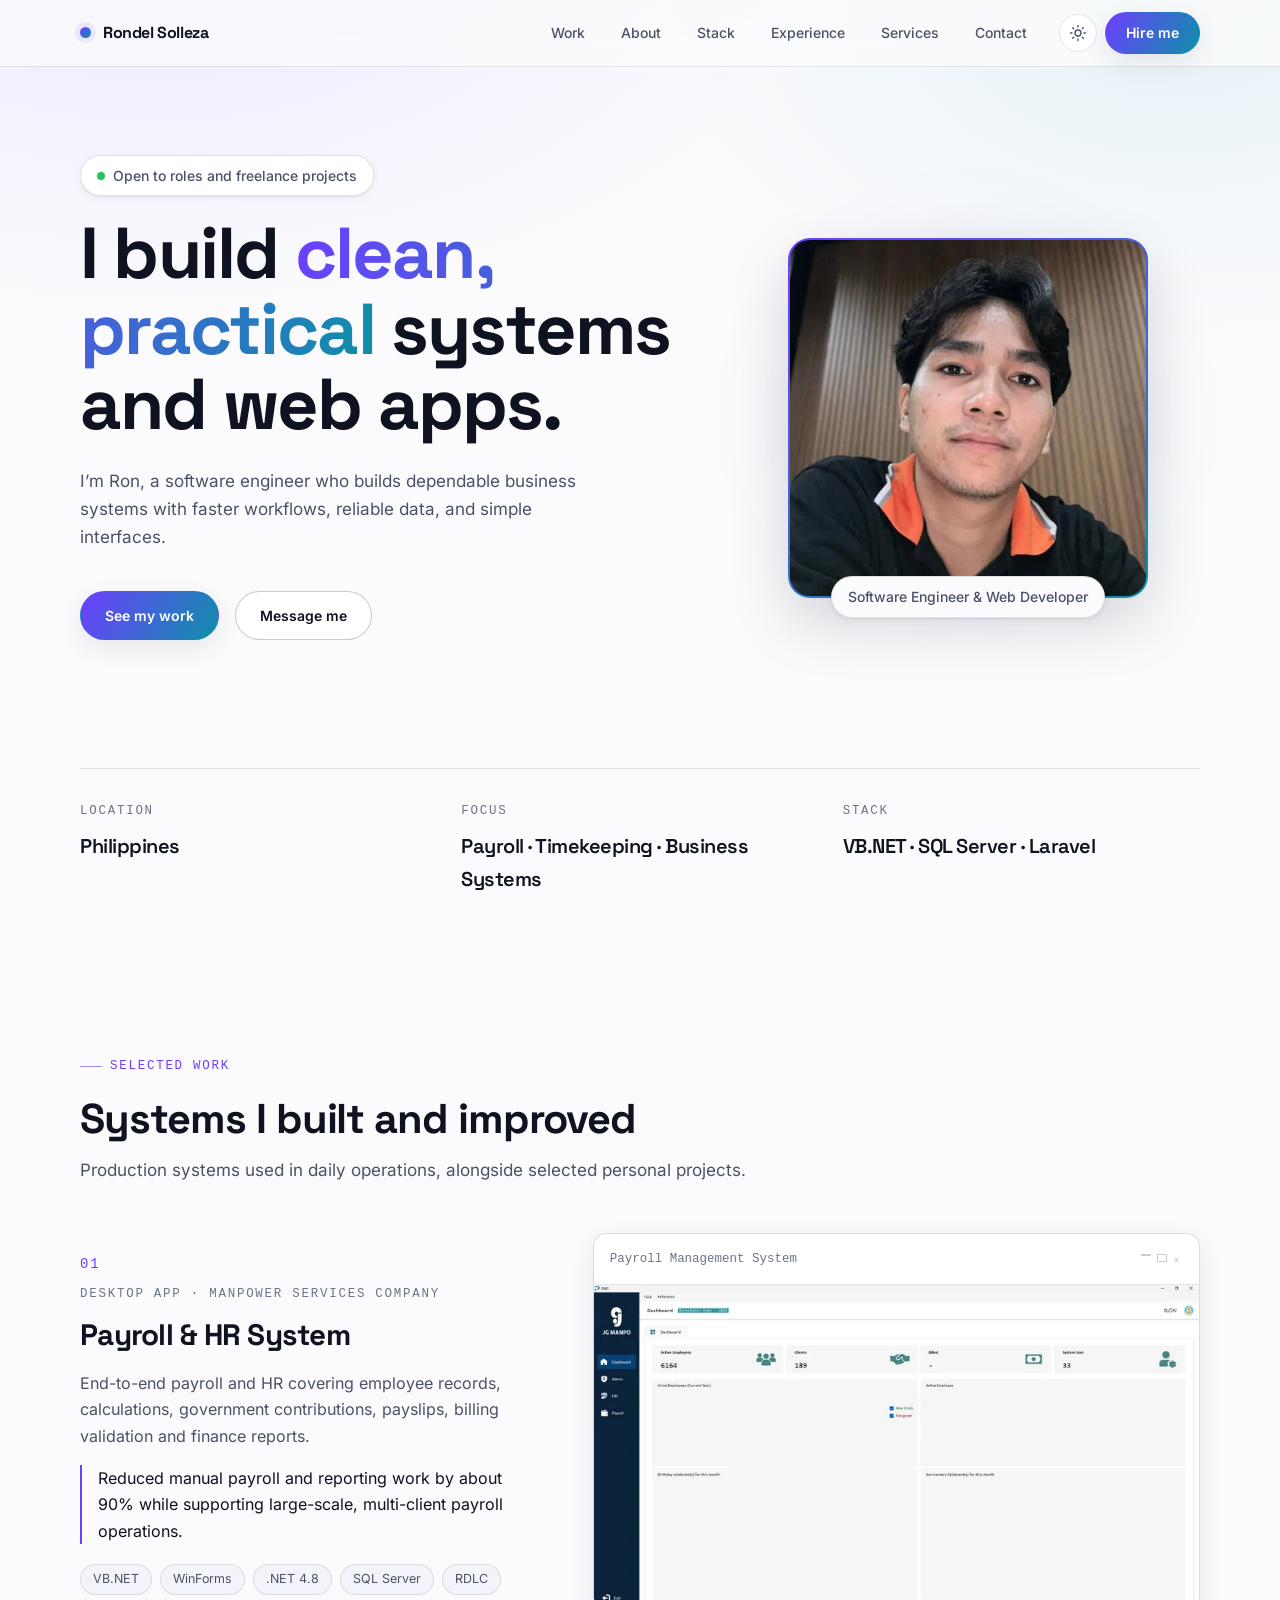
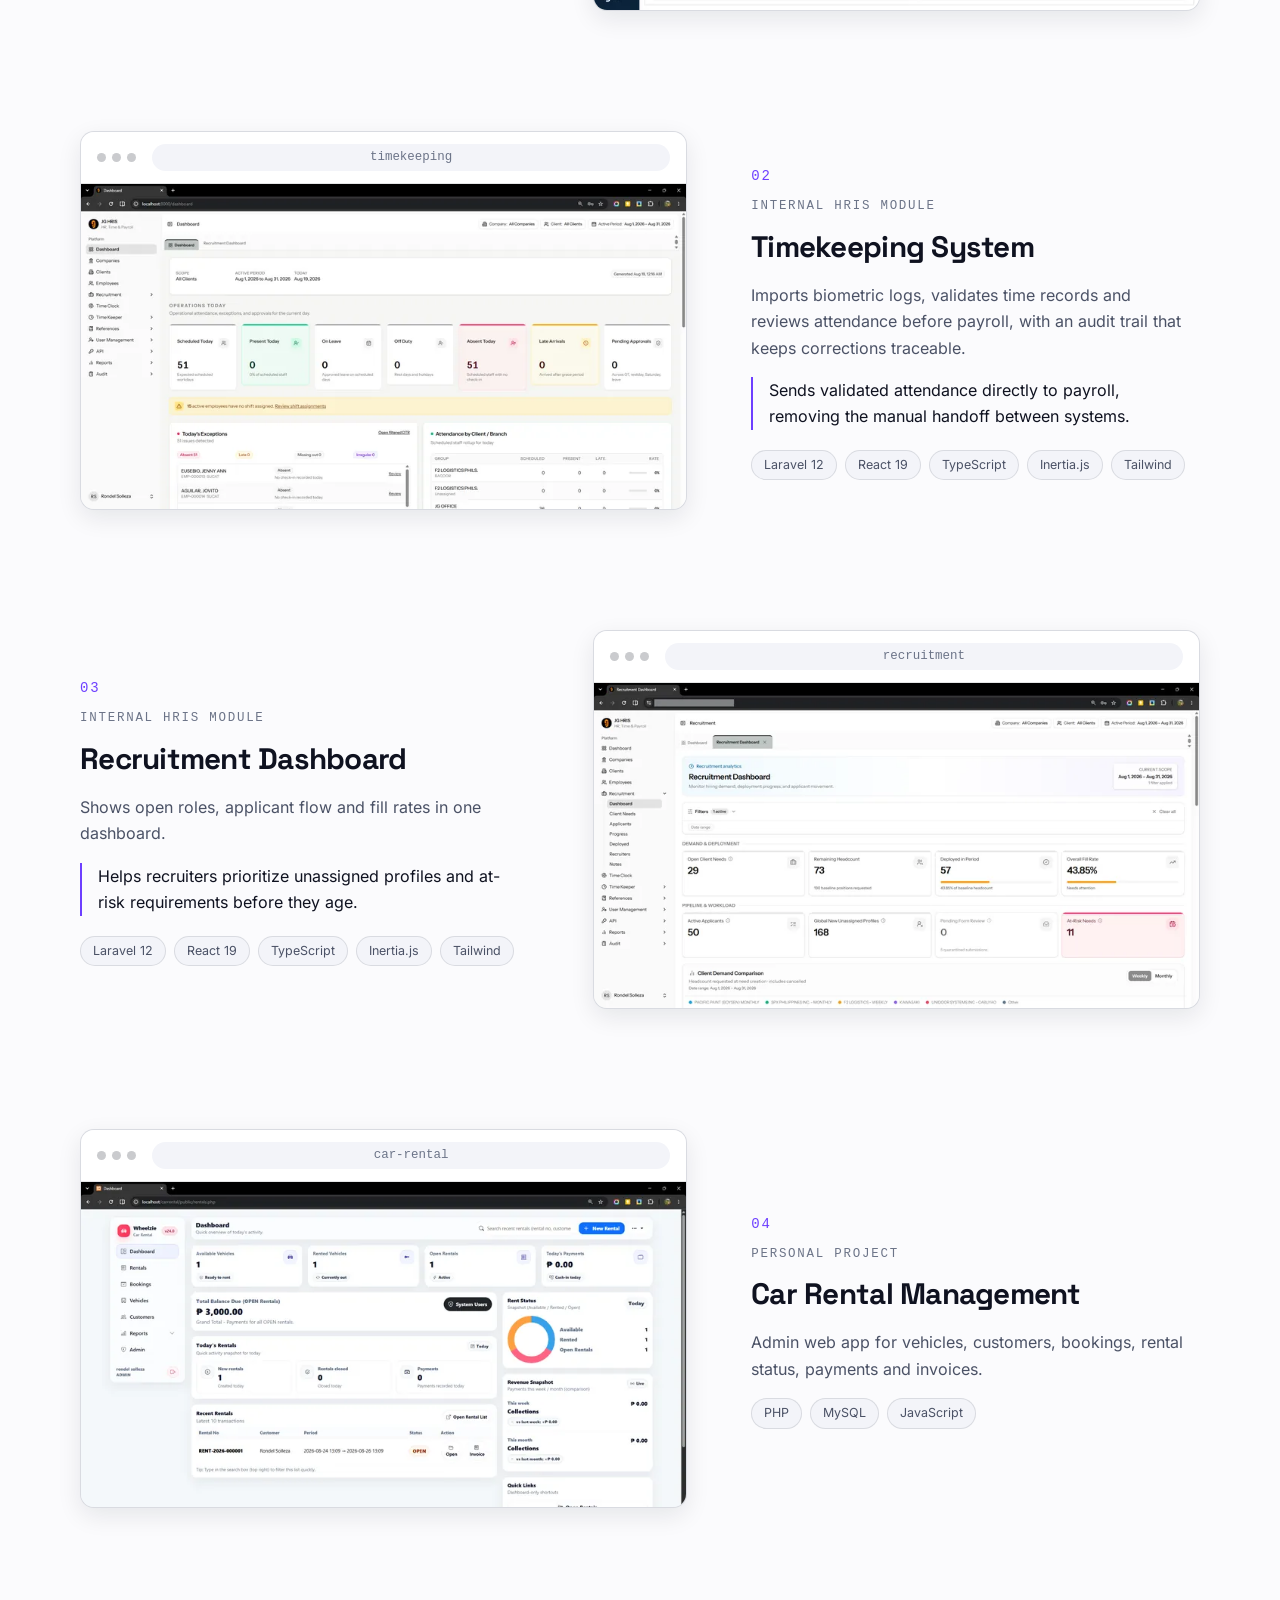
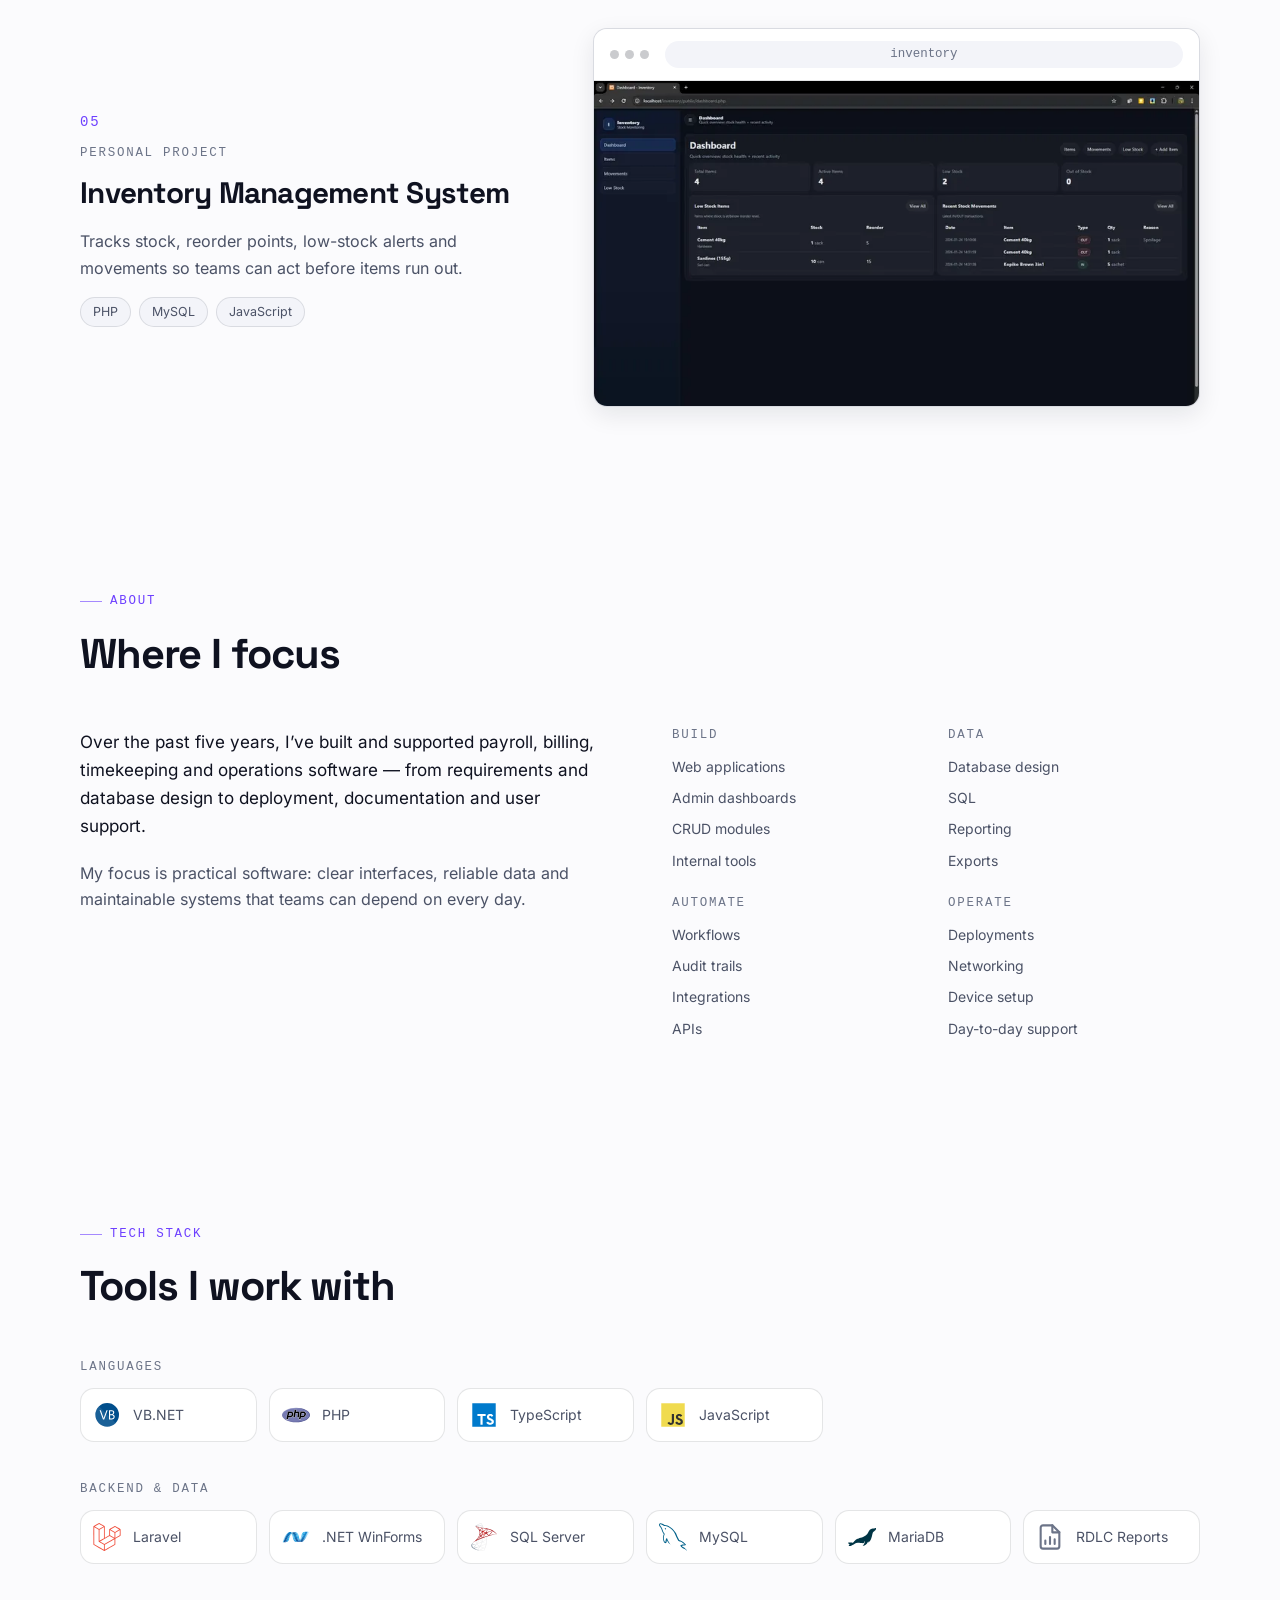
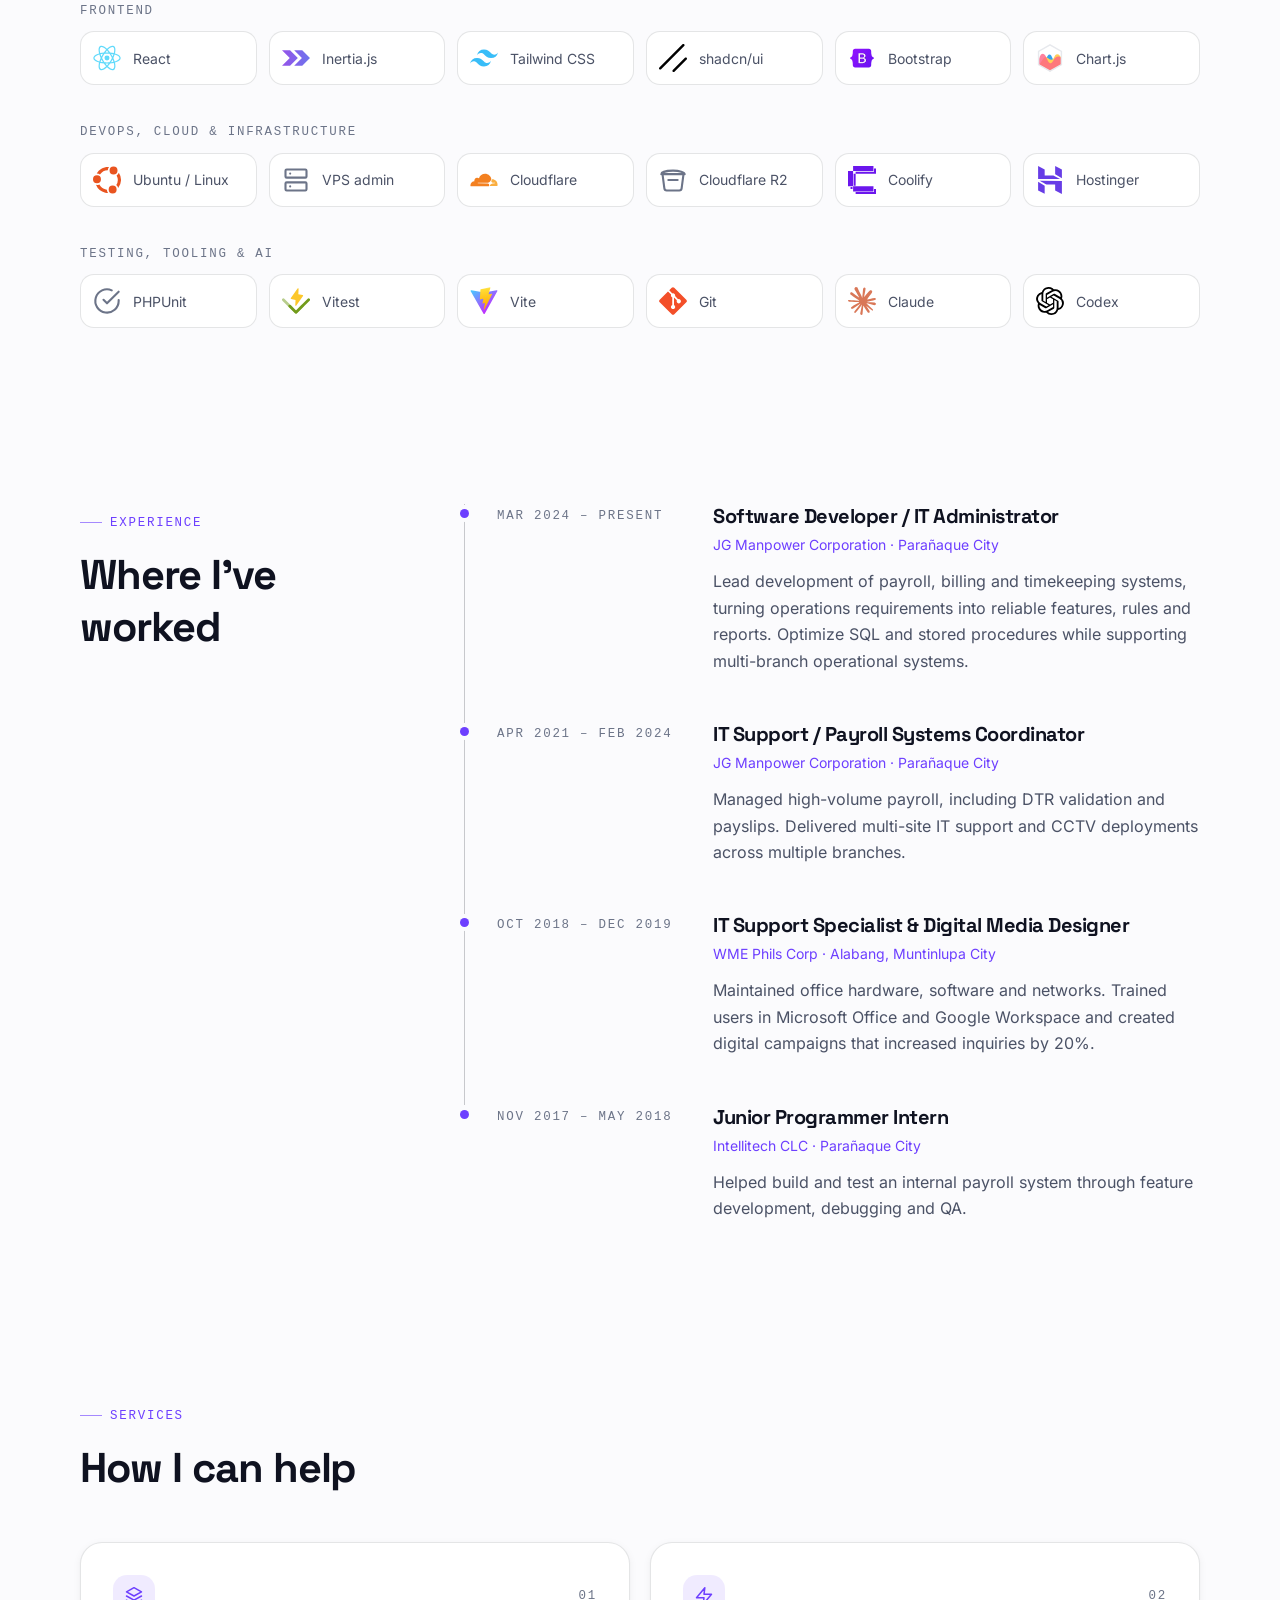
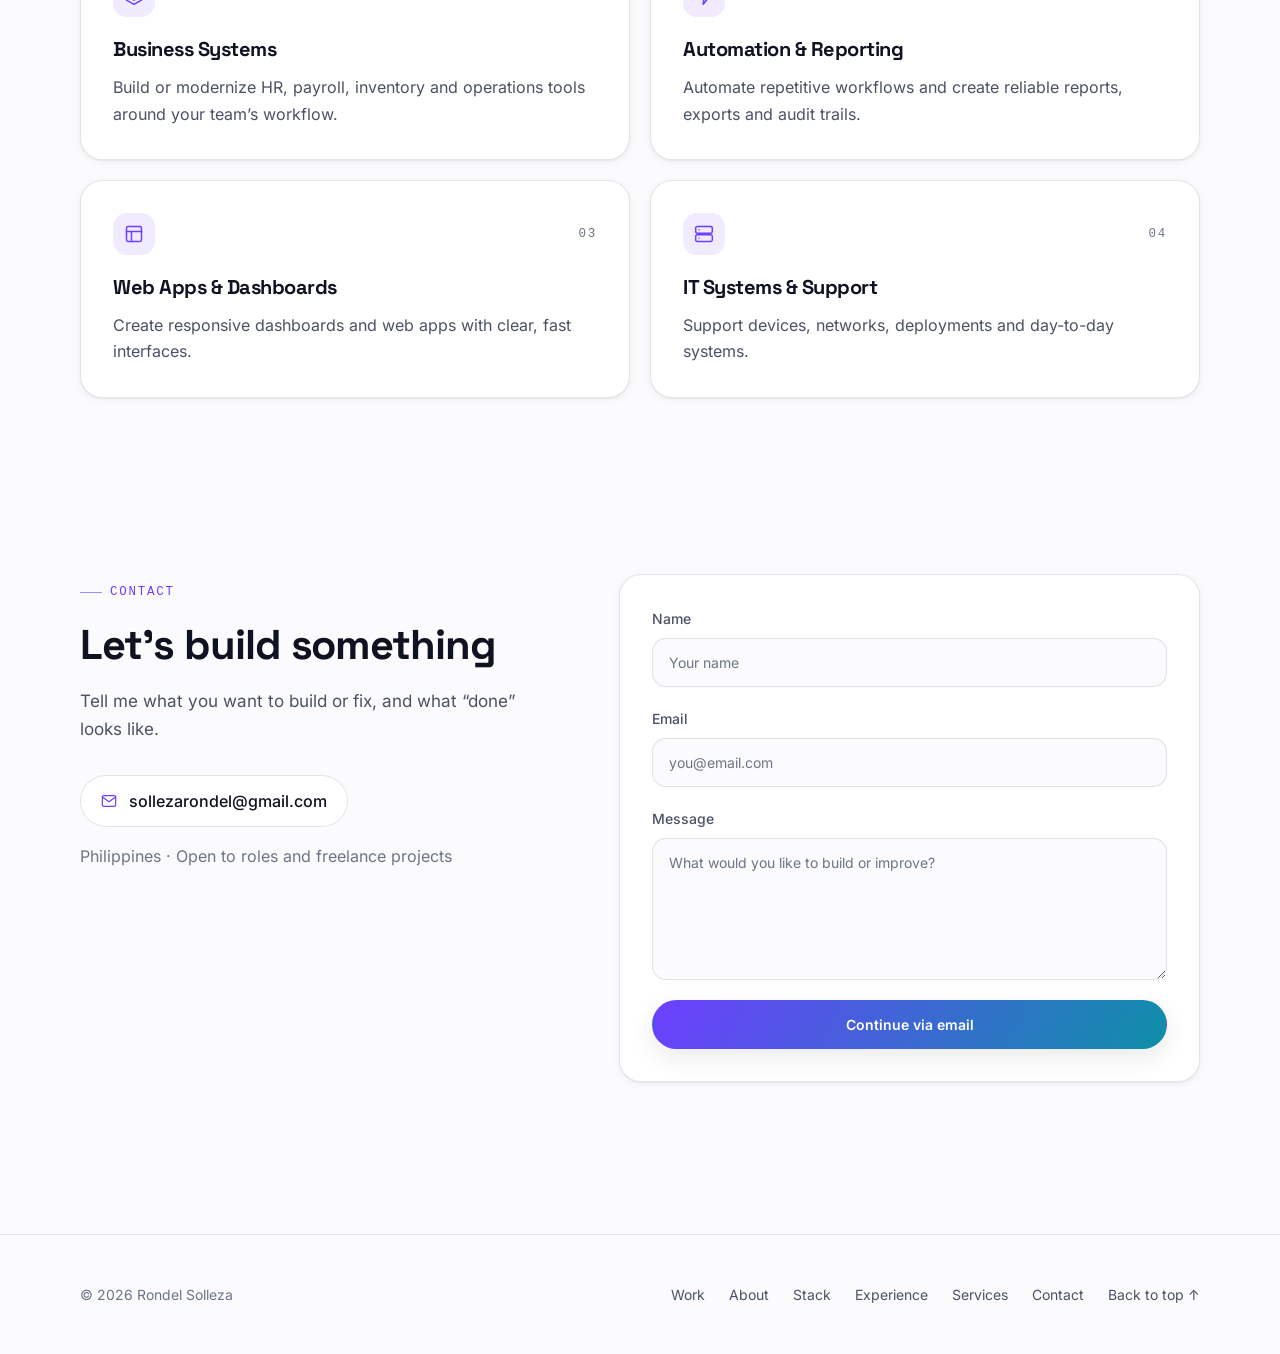
==== commit b98d4594: "feat: add DevOps, Cloud & Infrastructure section with relevant icons" ====
--- a/index.html
+++ b/index.html
@@ -560,6 +560,43 @@
             </ul>
           </div>
           <div class="stack__group" data-reveal>
+            <h3 class="stack__label">DevOps, Cloud &amp; Infrastructure</h3>
+            <ul class="stack__grid">
+              <li class="stack__item">
+                <img src="assets/img/stack/ubuntu.svg" alt="" width="28" height="28" loading="lazy" decoding="async" />
+                <span>Ubuntu / Linux</span>
+              </li>
+              <li class="stack__item">
+                <svg viewBox="0 0 24 24" fill="none" stroke="currentColor" stroke-width="1.8" stroke-linecap="round" stroke-linejoin="round" aria-hidden="true">
+                  <path d="M4 3h16a1 1 0 0 1 1 1v5a1 1 0 0 1-1 1H4a1 1 0 0 1-1-1V4a1 1 0 0 1 1-1Z" />
+                  <path d="M4 14h16a1 1 0 0 1 1 1v5a1 1 0 0 1-1 1H4a1 1 0 0 1-1-1v-5a1 1 0 0 1 1-1Z" />
+                  <path d="M7 6.5h.01M7 17.5h.01" />
+                </svg>
+                <span>VPS admin</span>
+              </li>
+              <li class="stack__item">
+                <img src="assets/img/stack/cloudflare.svg" alt="" width="28" height="28" loading="lazy" decoding="async" />
+                <span>Cloudflare</span>
+              </li>
+              <li class="stack__item">
+                <svg viewBox="0 0 24 24" fill="none" stroke="currentColor" stroke-width="1.8" stroke-linecap="round" stroke-linejoin="round" aria-hidden="true">
+                  <path d="M3 7h18l-1.6 12.2a2 2 0 0 1-2 1.8H6.6a2 2 0 0 1-2-1.8Z" />
+                  <path d="M2 7c0-1.7 4.5-3 10-3s10 1.3 10 3" />
+                  <path d="M8 12h8" />
+                </svg>
+                <span>Cloudflare R2</span>
+              </li>
+              <li class="stack__item">
+                <img src="assets/img/stack/coolify.svg" alt="" width="28" height="28" loading="lazy" decoding="async" />
+                <span>Coolify</span>
+              </li>
+              <li class="stack__item">
+                <img src="assets/img/stack/hostinger.svg" alt="" width="28" height="28" loading="lazy" decoding="async" />
+                <span>Hostinger</span>
+              </li>
+            </ul>
+          </div>
+          <div class="stack__group" data-reveal>
             <h3 class="stack__label">Testing, tooling &amp; AI</h3>
             <ul class="stack__grid">
               <li class="stack__item">
--- a/assets/css/style.css
+++ b/assets/css/style.css
@@ -960,7 +960,7 @@
   display: flex;
   align-items: center;
   gap: var(--s-3);
-  padding: var(--s-3) var(--s-4);
+  padding: var(--s-3);
   background: var(--surface);
   border: 1px solid var(--border);
   border-radius: var(--radius-md);
@@ -1573,7 +1573,21 @@
 @media (max-width: 480px){
   .container{ width: calc(100% - var(--s-6)); }
   .stack__grid{ grid-template-columns: repeat(2, minmax(0, 1fr)); }
-  .stack__item{ padding: var(--s-3); }
   .hero__cta{ gap: var(--s-3); }
   .hero__cta .btn{ flex: 1 1 auto; }
 }
+
+/* Small phones (360px Android and below): two-up tiles are ~160px wide, so
+   shave the icon and spacing to keep labels like ".NET WinForms" whole. */
+@media (max-width: 400px){
+  .stack__item{
+    gap: var(--s-2);
+    padding: var(--s-3) 10px;
+  }
+  .stack__item img,
+  .stack__item svg{ width: 22px; height: 22px; }
+  .stack__item img.stack__logo--solid{ width: 20px; height: 20px; margin: 1px; }
+}
+@media (max-width: 355px){
+  .stack__grid{ grid-template-columns: minmax(0, 1fr); }
+}
